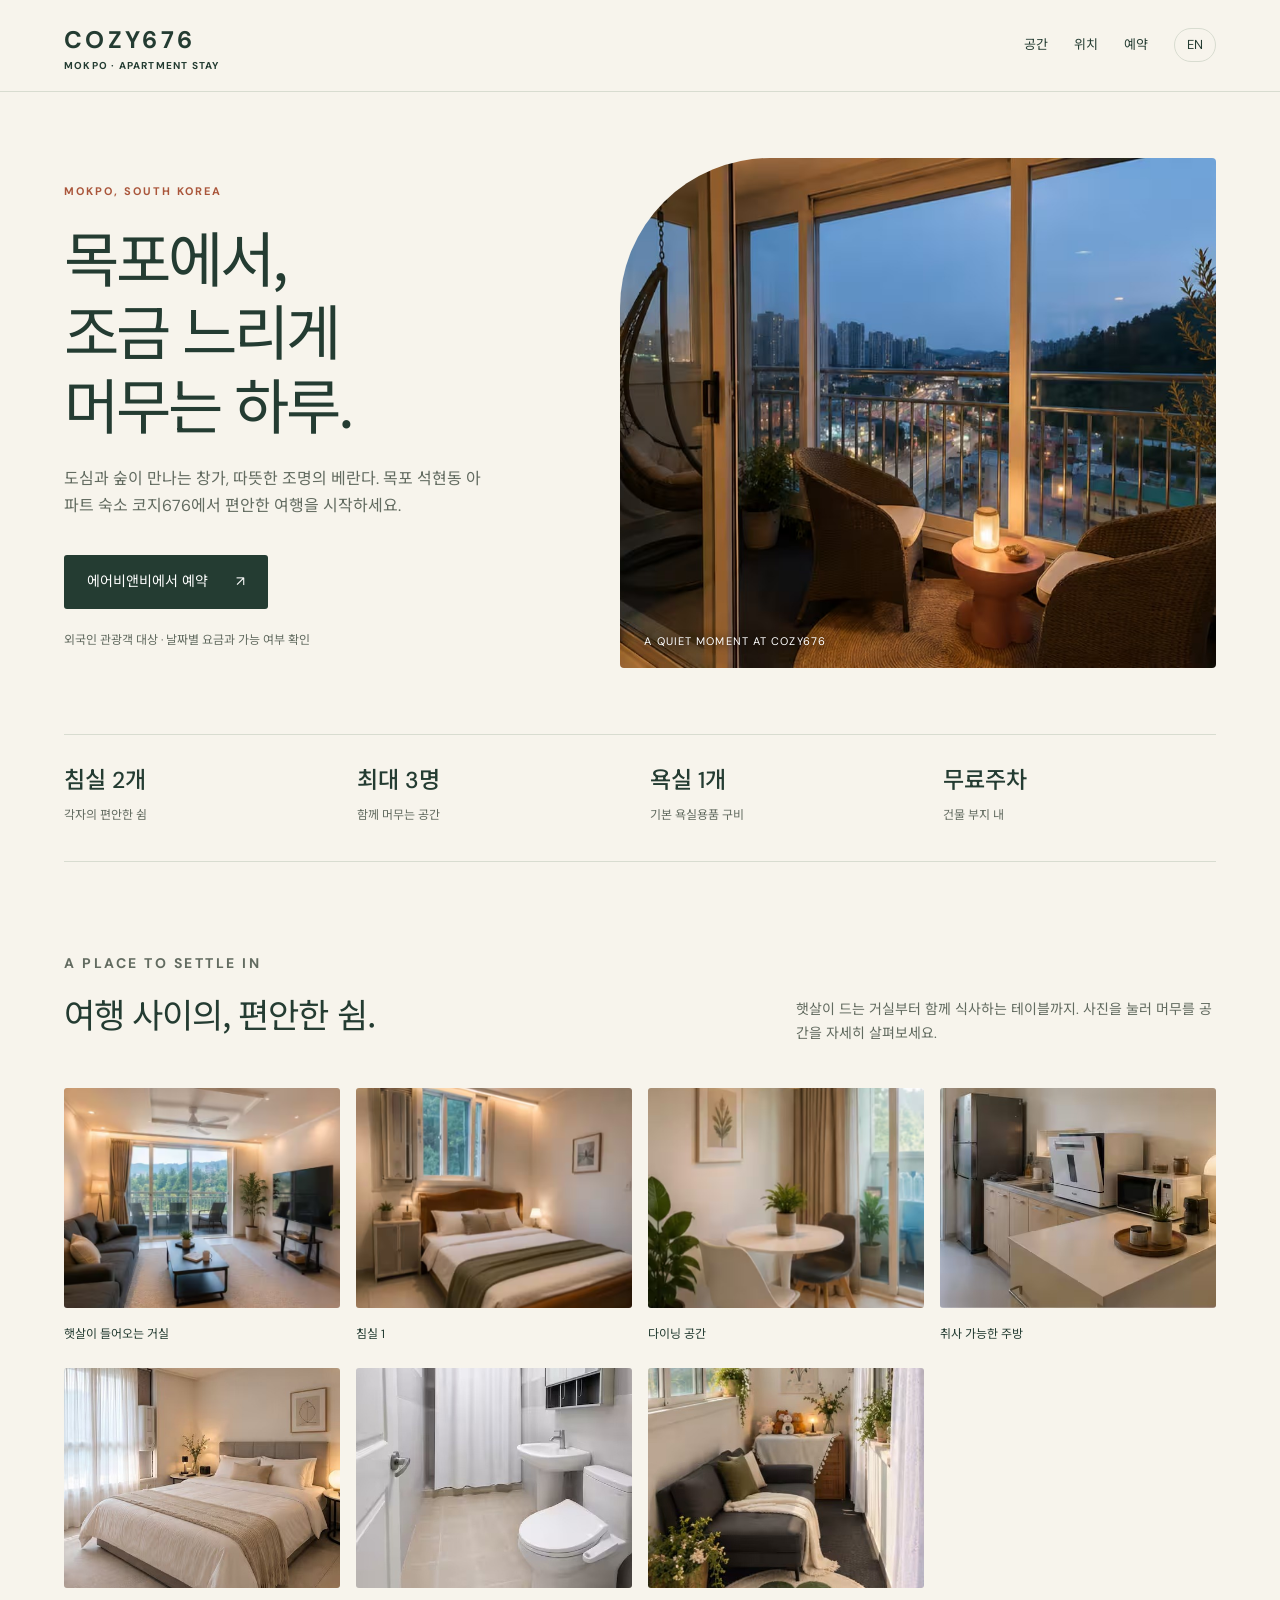
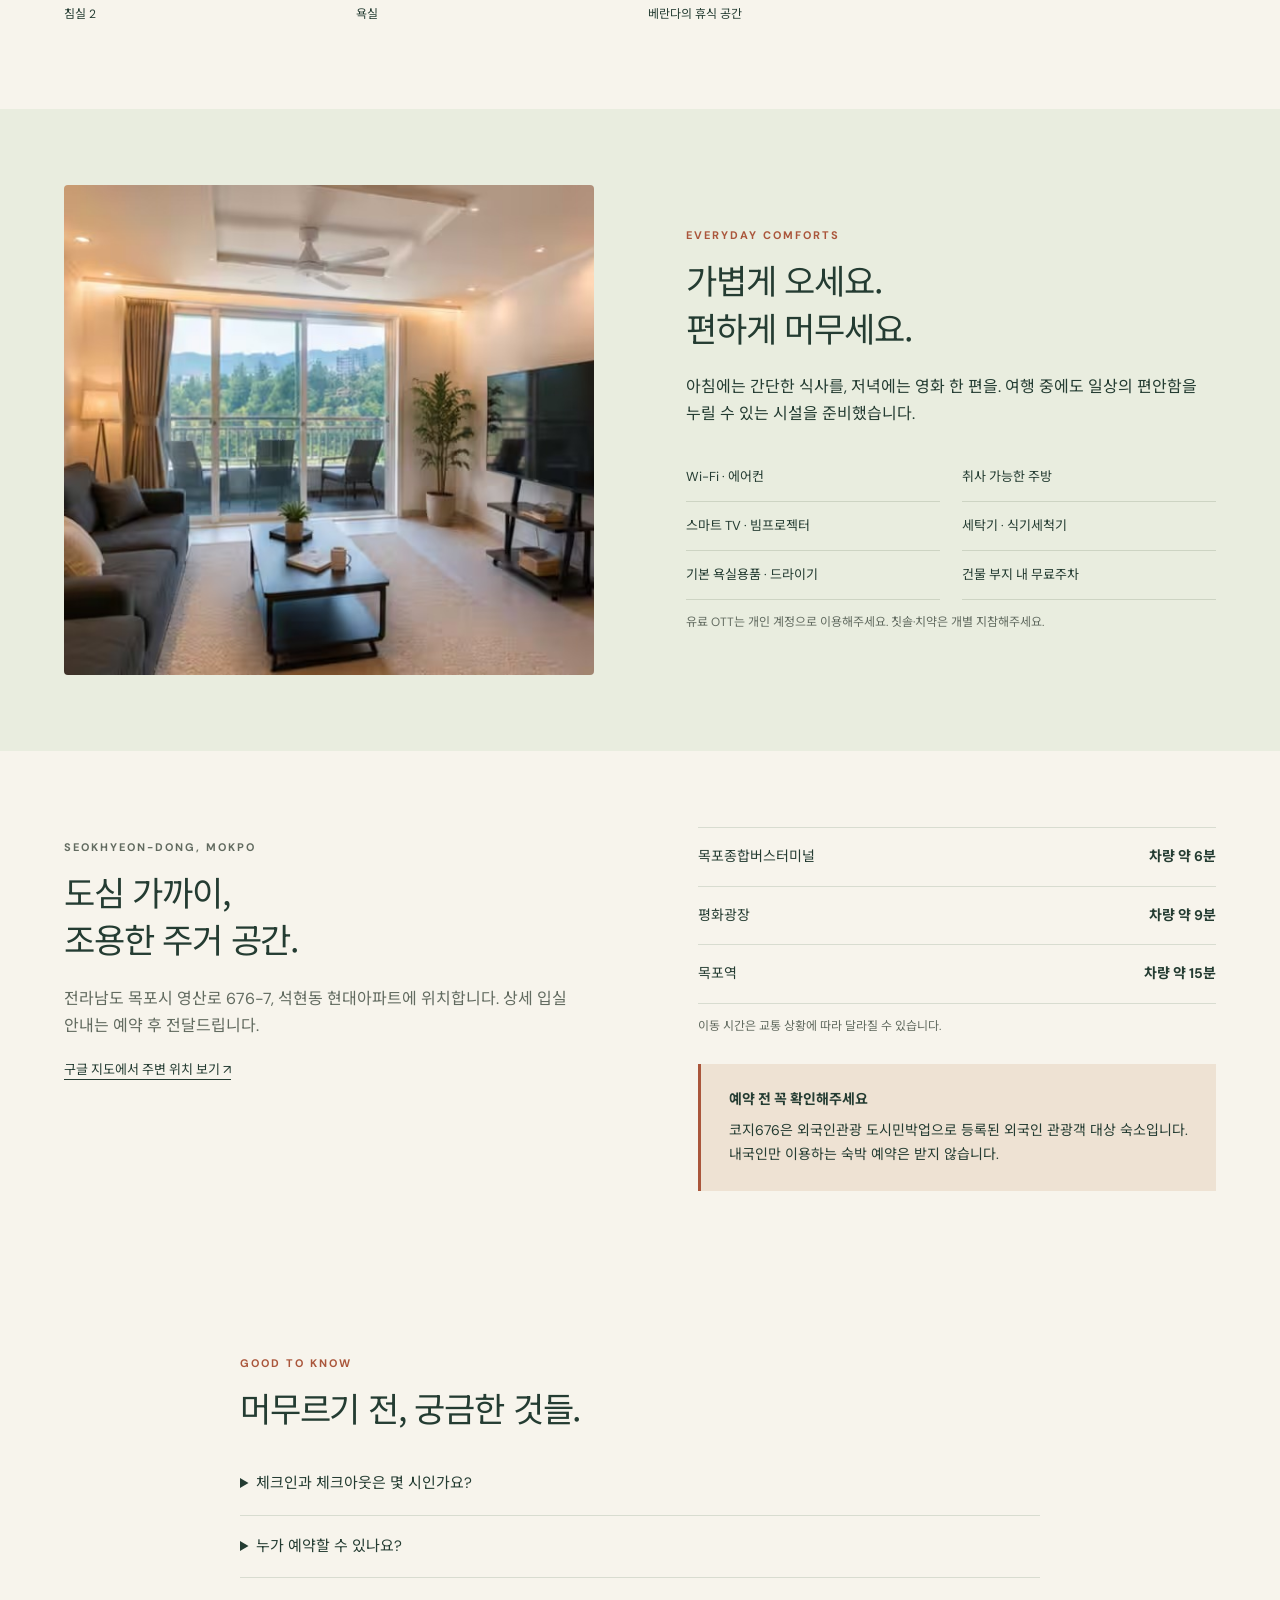
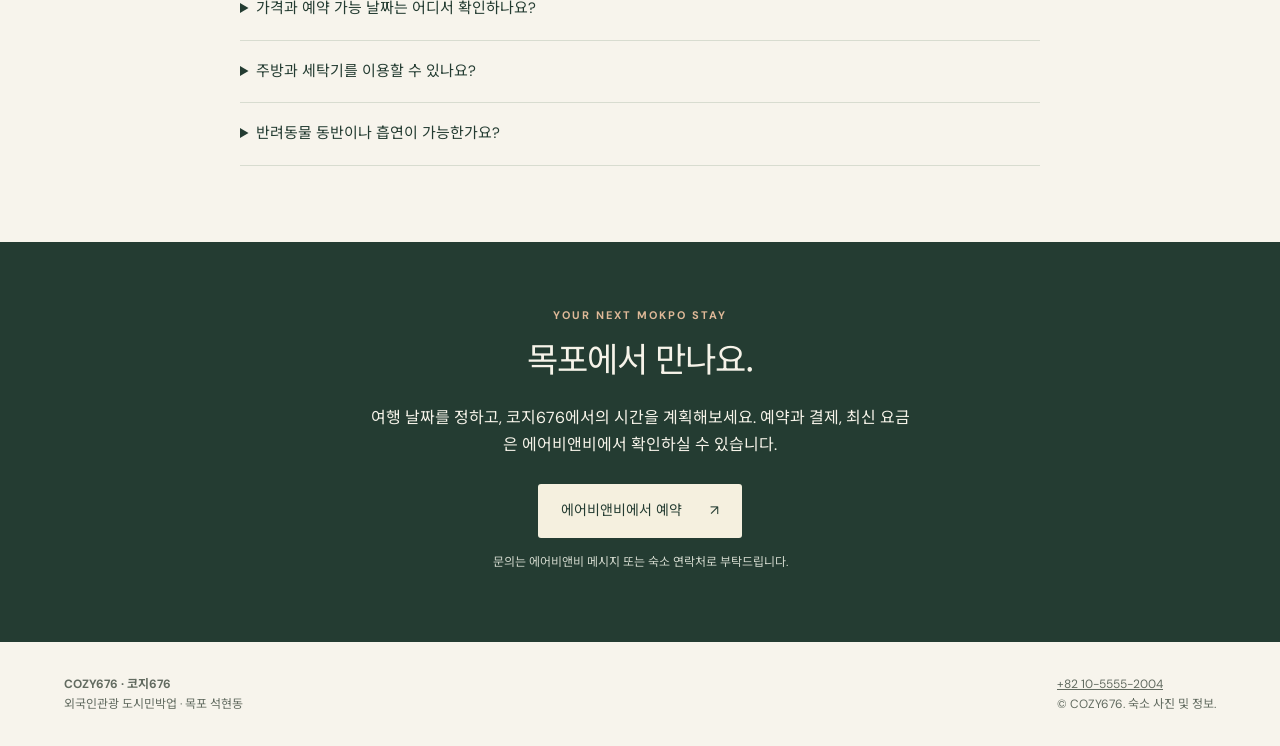
==== index.html @ 4f78809c "Set public Render canonical URLs" ====
<!doctype html><html lang="ko"><head><meta charset="utf-8"><meta name="viewport" content="width=device-width,initial-scale=1"><title>코지676 COZY676 | 목포 석현동 아파트 숙소</title><meta name="description" content="목포 석현동 코지676. 침실 2개, 최대 3명, 베란다와 주방, Wi-Fi, 무료주차를 갖춘 외국인 관광객 대상 아파트 숙소입니다. 사진과 이용 안내를 확인하고 에어비앤비에서 예약하세요."><meta name="robots" content="index,follow,max-image-preview:large"><link rel="canonical" href="https://cozy676-mokpo.onrender.com/"><link rel="alternate" hreflang="ko" href="https://cozy676-mokpo.onrender.com/"><link rel="alternate" hreflang="en" href="https://cozy676-mokpo.onrender.com/en/"><link rel="alternate" hreflang="x-default" href="https://cozy676-mokpo.onrender.com/en/"><meta property="og:type" content="website"><meta property="og:title" content="코지676 COZY676 | 목포 석현동 아파트 숙소"><meta property="og:description" content="목포 석현동 코지676. 침실 2개, 최대 3명, 베란다와 주방, Wi-Fi, 무료주차를 갖춘 외국인 관광객 대상 아파트 숙소입니다. 사진과 이용 안내를 확인하고 에어비앤비에서 예약하세요."><meta property="og:url" content="https://cozy676-mokpo.onrender.com/"><meta property="og:image" content="https://cozy676-mokpo.onrender.com/assets/balcony.jpg"><meta name="twitter:card" content="summary_large_image"><meta name="theme-color" content="#243c32"><link rel="icon" href="/assets/favicon.svg" type="image/svg+xml"><link rel="stylesheet" href="/assets/style.css"><link rel="preload" as="image" href="/assets/balcony.jpg"><script type="application/ld+json">{"@context": "https://schema.org", "@type": "LodgingBusiness", "name": "COZY676 · 코지676", "url": "https://cozy676-mokpo.onrender.com/", "description": "목포 석현동 코지676. 침실 2개, 최대 3명, 베란다와 주방, Wi-Fi, 무료주차를 갖춘 외국인 관광객 대상 아파트 숙소입니다. 사진과 이용 안내를 확인하고 에어비앤비에서 예약하세요.", "image": ["https://cozy676-mokpo.onrender.com/assets/balcony.jpg", "https://cozy676-mokpo.onrender.com/assets/living.jpg", "https://cozy676-mokpo.onrender.com/assets/bedroom-one.jpg", "https://cozy676-mokpo.onrender.com/assets/dining.jpg", "https://cozy676-mokpo.onrender.com/assets/kitchen.jpg"], "telephone": "+82-10-5555-2004", "address": {"@type": "PostalAddress", "streetAddress": "676-7 Yeongsan-ro, Seokhyeon-dong", "addressLocality": "Mokpo-si", "addressRegion": "Jeollanam-do", "postalCode": "58606", "addressCountry": "KR"}, "checkinTime": "15:00", "checkoutTime": "11:00", "sameAs": ["https://ko.airbnb.com/rooms/1746068982878843854"], "amenityFeature": [{"@type": "LocationFeatureSpecification", "name": "Wi-Fi & air conditioning", "value": true}, {"@type": "LocationFeatureSpecification", "name": "Kitchen for home cooking", "value": true}, {"@type": "LocationFeatureSpecification", "name": "Smart TV & projector", "value": true}, {"@type": "LocationFeatureSpecification", "name": "Washing machine & dishwasher", "value": true}, {"@type": "LocationFeatureSpecification", "name": "Bath essentials & hair dryer", "value": true}, {"@type": "LocationFeatureSpecification", "name": "Free parking on premises", "value": true}]}</script><script src="/assets/site.js" defer></script></head><body>
<a class="skip" href="#main">본문으로 이동</a><header><a class="logo" href="https://cozy676-mokpo.onrender.com/">COZY676<small>MOKPO · APARTMENT STAY</small></a><nav aria-label="주 메뉴"><a class="hide-mobile" href="#spaces">공간</a><a class="hide-mobile" href="#location">위치</a><a href="#booking">예약</a><a class="language" href="/en/" lang="en">EN</a></nav></header>
<main id="main"><div class="wrap"><section class="hero"><div><p class="eyebrow">MOKPO, SOUTH KOREA</p><h1>목포에서,<br>조금 느리게<br>머무는 하루.</h1><p class="lead">도심과 숲이 만나는 창가, 따뜻한 조명의 베란다. 목포 석현동 아파트 숙소 코지676에서 편안한 여행을 시작하세요.</p><a class="cta" href="https://ko.airbnb.com/rooms/1746068982878843854" target="_blank" rel="noopener">에어비앤비에서 예약 <span aria-hidden="true">↗</span></a><p class="fine">외국인 관광객 대상 · 날짜별 요금과 가능 여부 확인</p></div><figure class="hero-photo"><img src="/assets/balcony.jpg" alt="목포 코지676의 베란다에서 바라보는 저녁 풍경" width="1200" height="790" fetchpriority="high"><figcaption>A QUIET MOMENT AT COZY676</figcaption></figure></section>
<div class="facts"><div><strong>침실 2개</strong><span>각자의 편안한 쉼</span></div><div><strong>최대 3명</strong><span>함께 머무는 공간</span></div><div><strong>욕실 1개</strong><span>기본 욕실용품 구비</span></div><div><strong>무료주차</strong><span>건물 부지 내</span></div></div>
<section id="spaces"><div class="section-top"><div><p class="eyebrow">A PLACE TO SETTLE IN</p><h2>여행 사이의, 편안한 쉼.</h2></div><p>햇살이 드는 거실부터 함께 식사하는 테이블까지. 사진을 눌러 머무를 공간을 자세히 살펴보세요.</p></div><div class="gallery"><button data-photo="/assets/living.jpg" data-caption="햇살이 들어오는 거실" aria-label="햇살이 들어오는 거실 사진 크게 보기"><img src="/assets/living.jpg" alt="COZY676 햇살이 들어오는 거실" loading="lazy" width="480" height="420"><span>햇살이 들어오는 거실</span></button><button data-photo="/assets/bedroom-one.jpg" data-caption="침실 1" aria-label="침실 1 사진 크게 보기"><img src="/assets/bedroom-one.jpg" alt="COZY676 침실 1" loading="lazy" width="480" height="420"><span>침실 1</span></button><button data-photo="/assets/dining.jpg" data-caption="다이닝 공간" aria-label="다이닝 공간 사진 크게 보기"><img src="/assets/dining.jpg" alt="COZY676 다이닝 공간" loading="lazy" width="480" height="420"><span>다이닝 공간</span></button><button data-photo="/assets/kitchen.jpg" data-caption="취사 가능한 주방" aria-label="취사 가능한 주방 사진 크게 보기"><img src="/assets/kitchen.jpg" alt="COZY676 취사 가능한 주방" loading="lazy" width="480" height="420"><span>취사 가능한 주방</span></button><button data-photo="/assets/bedroom-two.jpg" data-caption="침실 2" aria-label="침실 2 사진 크게 보기"><img src="/assets/bedroom-two.jpg" alt="COZY676 침실 2" loading="lazy" width="480" height="420"><span>침실 2</span></button><button data-photo="/assets/bathroom.jpg" data-caption="욕실" aria-label="욕실 사진 크게 보기"><img src="/assets/bathroom.jpg" alt="COZY676 욕실" loading="lazy" width="480" height="420"><span>욕실</span></button><button data-photo="/assets/sunroom.jpg" data-caption="베란다의 휴식 공간" aria-label="베란다의 휴식 공간 사진 크게 보기"><img src="/assets/sunroom.jpg" alt="COZY676 베란다의 휴식 공간" loading="lazy" width="480" height="420"><span>베란다의 휴식 공간</span></button></div></section></div>
<section class="feature"><div class="wrap split"><img src="/assets/living.jpg" alt="코지676의 거실과 베란다" loading="lazy" width="720" height="520"><div><p class="eyebrow">EVERYDAY COMFORTS</p><h2>가볍게 오세요.<br>편하게 머무세요.</h2><p>아침에는 간단한 식사를, 저녁에는 영화 한 편을. 여행 중에도 일상의 편안함을 누릴 수 있는 시설을 준비했습니다.</p><div class="amenities"><p>Wi-Fi · 에어컨</p><p>취사 가능한 주방</p><p>스마트 TV · 빔프로젝터</p><p>세탁기 · 식기세척기</p><p>기본 욕실용품 · 드라이기</p><p>건물 부지 내 무료주차</p></div><p class="fine">유료 OTT는 개인 계정으로 이용해주세요. 칫솔·치약은 개별 지참해주세요.</p></div></div></section>
<div class="wrap"><section id="location" class="location"><div><p class="eyebrow">SEOKHYEON-DONG, MOKPO</p><h2>도심 가까이,<br>조용한 주거 공간.</h2><p>전라남도 목포시 영산로 676-7, 석현동 현대아파트에 위치합니다. 상세 입실 안내는 예약 후 전달드립니다.</p><a class="maplink" href="https://www.google.com/maps/search/?api=1&query=676-7+Yeongsan-ro+Mokpo+South+Korea" target="_blank" rel="noopener">구글 지도에서 주변 위치 보기 ↗</a></div><div><div class="journeys"><div><span>목포종합버스터미널</span><strong>차량 약 6분</strong></div><div><span>평화광장</span><strong>차량 약 9분</strong></div><div><span>목포역</span><strong>차량 약 15분</strong></div></div><p class="fine">이동 시간은 교통 상황에 따라 달라질 수 있습니다.</p><div class="notice"><strong>예약 전 꼭 확인해주세요</strong>코지676은 외국인관광 도시민박업으로 등록된 외국인 관광객 대상 숙소입니다. 내국인만 이용하는 숙박 예약은 받지 않습니다.</div></div></section>
<section class="faq"><p class="eyebrow">GOOD TO KNOW</p><h2>머무르기 전, 궁금한 것들.</h2><details><summary>체크인과 체크아웃은 몇 시인가요?</summary><p>체크인은 오후 3시부터 오후 11시까지, 체크아웃은 오전 11시까지입니다. 입실 방법은 예약 후 안내합니다.</p></details><details><summary>누가 예약할 수 있나요?</summary><p>외국인관광 도시민박업으로 등록된 외국인 관광객 대상 숙소입니다. 내국인만 이용하는 숙박 예약은 받지 않습니다. 예약 전 이용 자격을 확인해주세요.</p></details><details><summary>가격과 예약 가능 날짜는 어디서 확인하나요?</summary><p>날짜별 요금, 청소비 등 추가 비용, 취소 정책과 예약 가능 여부는 에어비앤비 예약 페이지의 최종 안내를 확인해주세요.</p></details><details><summary>주방과 세탁기를 이용할 수 있나요?</summary><p>취사 가능한 주방과 세탁기를 이용하실 수 있습니다. 사용한 식기와 조리도구는 정리해주세요.</p></details><details><summary>반려동물 동반이나 흡연이 가능한가요?</summary><p>반려동물 동반은 불가하며 실내와 베란다는 모두 금연입니다. 공동주택에 위치하므로 늦은 시간 소음과 파티를 삼가주세요.</p></details></section></div>
<section id="booking" class="booking"><p class="eyebrow">YOUR NEXT MOKPO STAY</p><h2>목포에서 만나요.</h2><p>여행 날짜를 정하고, 코지676에서의 시간을 계획해보세요. 예약과 결제, 최신 요금은 에어비앤비에서 확인하실 수 있습니다.</p><a class="cta" href="https://ko.airbnb.com/rooms/1746068982878843854" target="_blank" rel="noopener">에어비앤비에서 예약 <span aria-hidden="true">↗</span></a><p class="fine">문의는 에어비앤비 메시지 또는 숙소 연락처로 부탁드립니다.</p></section></main>
<footer><div><p><strong>COZY676 · 코지676</strong></p><p>외국인관광 도시민박업 · 목포 석현동</p></div><div><p><a href="tel:+821055552004">+82 10-5555-2004</a></p><p>© COZY676. 숙소 사진 및 정보.</p></div></footer><div class="sticky"><span>COZY676 · 목포 숙소</span><a class="cta" href="https://ko.airbnb.com/rooms/1746068982878843854" target="_blank" rel="noopener">에어비앤비에서 예약 ↗</a></div><dialog aria-label="숙소 사진"><button data-close aria-label="닫기">×</button><img alt=""><p></p></dialog></body></html>
---- assets/style.css ----
@import url('https://fonts.googleapis.com/css2?family=DM+Sans:wght@400;500;600;700&family=Noto+Sans+KR:wght@400;500;600&display=swap');
:root{--ink:#243c32;--paper:#f7f4ec;--muted:#626b60;--line:#d8dcd0;--accent:#aa563b}*{box-sizing:border-box}html{scroll-behavior:smooth;scroll-padding-top:85px}body{margin:0;background:var(--paper);color:var(--ink);font-family:'DM Sans','Noto Sans KR',sans-serif;line-height:1.7}a{color:inherit}button,a{-webkit-tap-highlight-color:transparent}a:focus-visible,button:focus-visible,summary:focus-visible{outline:3px solid var(--accent);outline-offset:5px}.skip{position:absolute;left:-10000px}.skip:focus{left:20px;top:15px;z-index:5;background:white}header{padding:20px 5%;display:flex;align-items:center;justify-content:space-between;border-bottom:1px solid var(--line);gap:20px}.logo{text-decoration:none;letter-spacing:.14em;font-weight:700;font-size:24px}.logo small{font-size:10px;letter-spacing:.12em;display:block;line-height:1}nav{display:flex;align-items:center;gap:26px;font-size:13px}nav a{text-decoration:none}.language{border:1px solid var(--line);padding:5px 12px;border-radius:30px}.wrap{width:min(1180px,90%);margin:auto}.eyebrow{font-size:11px;letter-spacing:.18em;text-transform:uppercase;font-weight:700;color:var(--accent)}.hero{padding:66px 0 58px;display:grid;grid-template-columns:.9fr 1.1fr;align-items:center;gap:6%}h1{font-family:Georgia,'Noto Sans KR',serif;font-weight:400;font-size:clamp(40px,4.7vw,68px);letter-spacing:-.05em;line-height:1.22;margin:18px 0 26px}.lead{max-width:430px;color:var(--muted);font-size:16px}.cta{display:inline-flex;align-items:center;gap:28px;text-decoration:none;background:var(--ink);color:white;padding:15px 23px;border-radius:3px;font-size:14px;margin:20px 0 9px}.cta:hover{background:#385641}.fine{font-size:12px;color:var(--muted)}.hero-photo{margin:0;position:relative}.hero-photo img{width:100%;height:510px;object-fit:cover;border-radius:150px 4px 4px 4px}.hero-photo figcaption{position:absolute;bottom:25px;left:24px;color:white;letter-spacing:.1em;font-size:11px;text-shadow:0 1px 8px black}.facts{display:grid;grid-template-columns:repeat(4,1fr);padding:26px 0 34px;border-top:1px solid var(--line);border-bottom:1px solid var(--line);gap:20px}.facts strong{display:block;font-size:23px;font-weight:500}.facts span{font-size:12px;color:var(--muted)}section{padding:76px 0}h2{font-family:Georgia,'Noto Sans KR',serif;font-size:34px;font-weight:400;line-height:1.4;letter-spacing:-.035em;margin:10px 0 22px}.section-top{display:flex;justify-content:space-between;align-items:flex-end;gap:35px;margin-bottom:28px}.section-top p{max-width:420px;color:var(--muted);font-size:14px}.gallery{display:grid;grid-template-columns:repeat(4,1fr);gap:16px}.gallery button{border:0;padding:0;background:transparent;text-align:left;color:inherit;font:inherit;cursor:zoom-in}.gallery img{width:100%;height:220px;object-fit:cover;border-radius:3px}.gallery span{font-size:12px;display:block;padding:8px 0}.feature{background:#e9eddf}.split{display:grid;grid-template-columns:1fr 1fr;gap:8%;align-items:center}.split img{width:100%;height:490px;object-fit:cover;border-radius:4px}.amenities{display:grid;grid-template-columns:1fr 1fr;gap:0 22px;margin-top:25px}.amenities p{padding:13px 0;border-bottom:1px solid #cdd4c3;font-size:13px;margin:0}.location{display:grid;grid-template-columns:1fr 1fr;gap:10%}.location p{color:var(--muted)}.journeys{border-top:1px solid var(--line)}.journeys div{display:flex;justify-content:space-between;gap:20px;padding:17px 0;border-bottom:1px solid var(--line);font-size:14px}.maplink{text-underline-offset:5px;font-size:13px}.notice{background:#eee2d3;padding:24px 28px;border-left:3px solid var(--accent);font-size:14px;margin-top:27px}.notice strong{display:block;margin-bottom:8px}.faq{max-width:800px;margin:auto}.faq details{border-bottom:1px solid var(--line);padding:18px 0}.faq summary{cursor:pointer;font-size:15px}.faq details p{font-size:14px;color:var(--muted)}.booking{text-align:center;background:var(--ink);color:#f6f3e9;padding:64px 20px}.booking p{max-width:550px;margin:0 auto}.booking .eyebrow{color:#dfb998}.booking .cta{background:#f5f0df;color:var(--ink);margin-top:26px}.booking .fine{color:#d2d8cd;margin:5px auto}footer{padding:32px 5%;display:flex;justify-content:space-between;gap:25px;font-size:12px;color:var(--muted)}footer p{margin:0}.sticky{display:none}dialog{padding:12px;border:0;background:#f7f4ec;max-width:92vw;max-height:94vh;border-radius:5px}dialog::backdrop{background:#10251deb}dialog img{display:block;max-width:85vw;max-height:78vh;object-fit:contain}dialog button{float:right;cursor:pointer;border:0;background:none;font-size:25px;color:var(--ink)}dialog p{margin:8px;font-size:13px}@media(max-width:760px){header{padding:18px 5%}nav{gap:14px}nav a.hide-mobile{display:none}.hero{grid-template-columns:1fr;padding:35px 0;gap:28px}.hero-photo img{height:350px;border-radius:90px 3px 3px 3px}.hero h1{font-size:43px;max-width:500px}.hero .lead{max-width:none}.facts{grid-template-columns:repeat(2,1fr);gap:20px}.facts strong{font-size:20px}.section-top{display:block}.gallery{grid-template-columns:1fr 1fr;gap:11px}.gallery img{height:190px}section{padding:48px 0}h2{font-size:29px}.split,.location{grid-template-columns:1fr;gap:30px}.split img{height:330px}.amenities{gap:0 15px}.notice{padding:18px}.location .journeys{margin-top:5px}footer{display:block;padding-bottom:95px}footer p{margin-bottom:12px}.sticky{display:flex;position:fixed;bottom:0;left:0;right:0;padding:10px 5%;background:#f7f4ecf5;backdrop-filter:blur(12px);border-top:1px solid var(--line);z-index:2;align-items:center;justify-content:space-between;font-size:12px}.sticky .cta{padding:10px 16px;margin:0}.booking{padding-bottom:48px}}@media(prefers-reduced-motion:reduce){html{scroll-behavior:auto}}
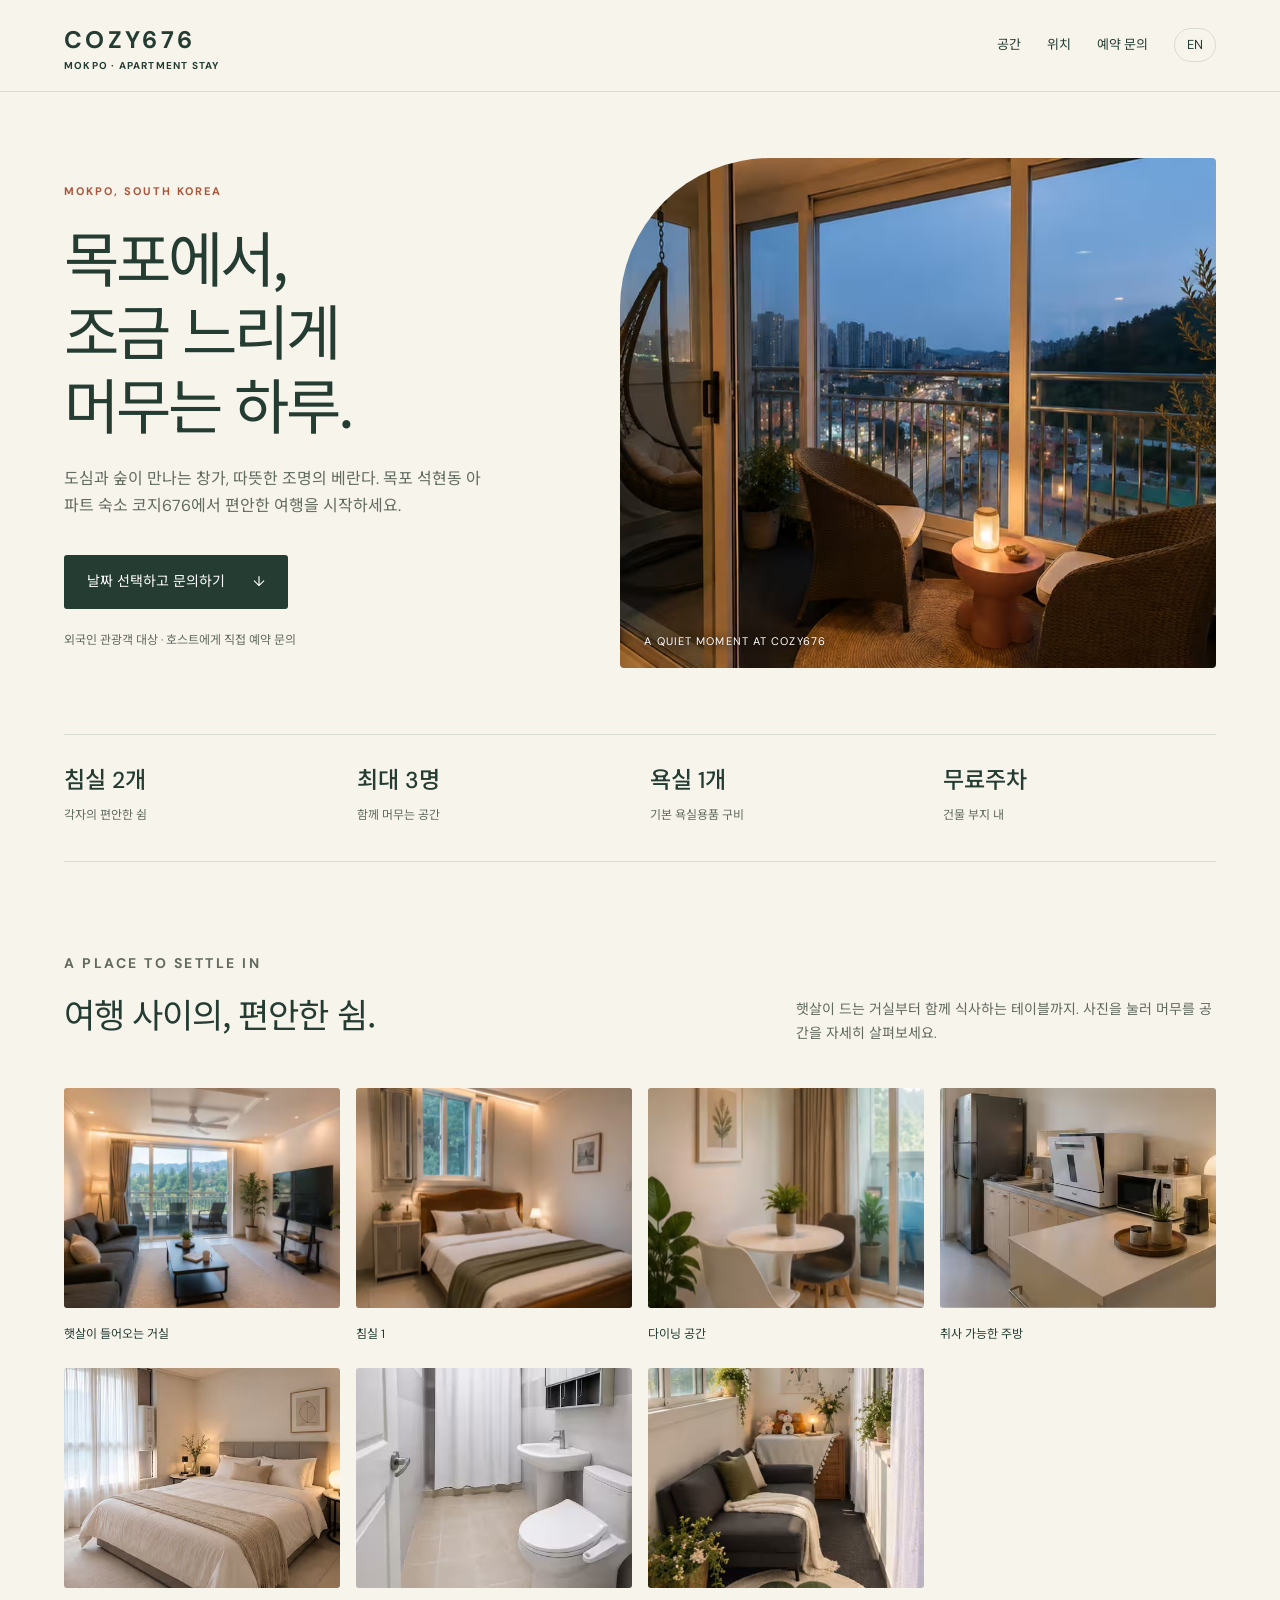
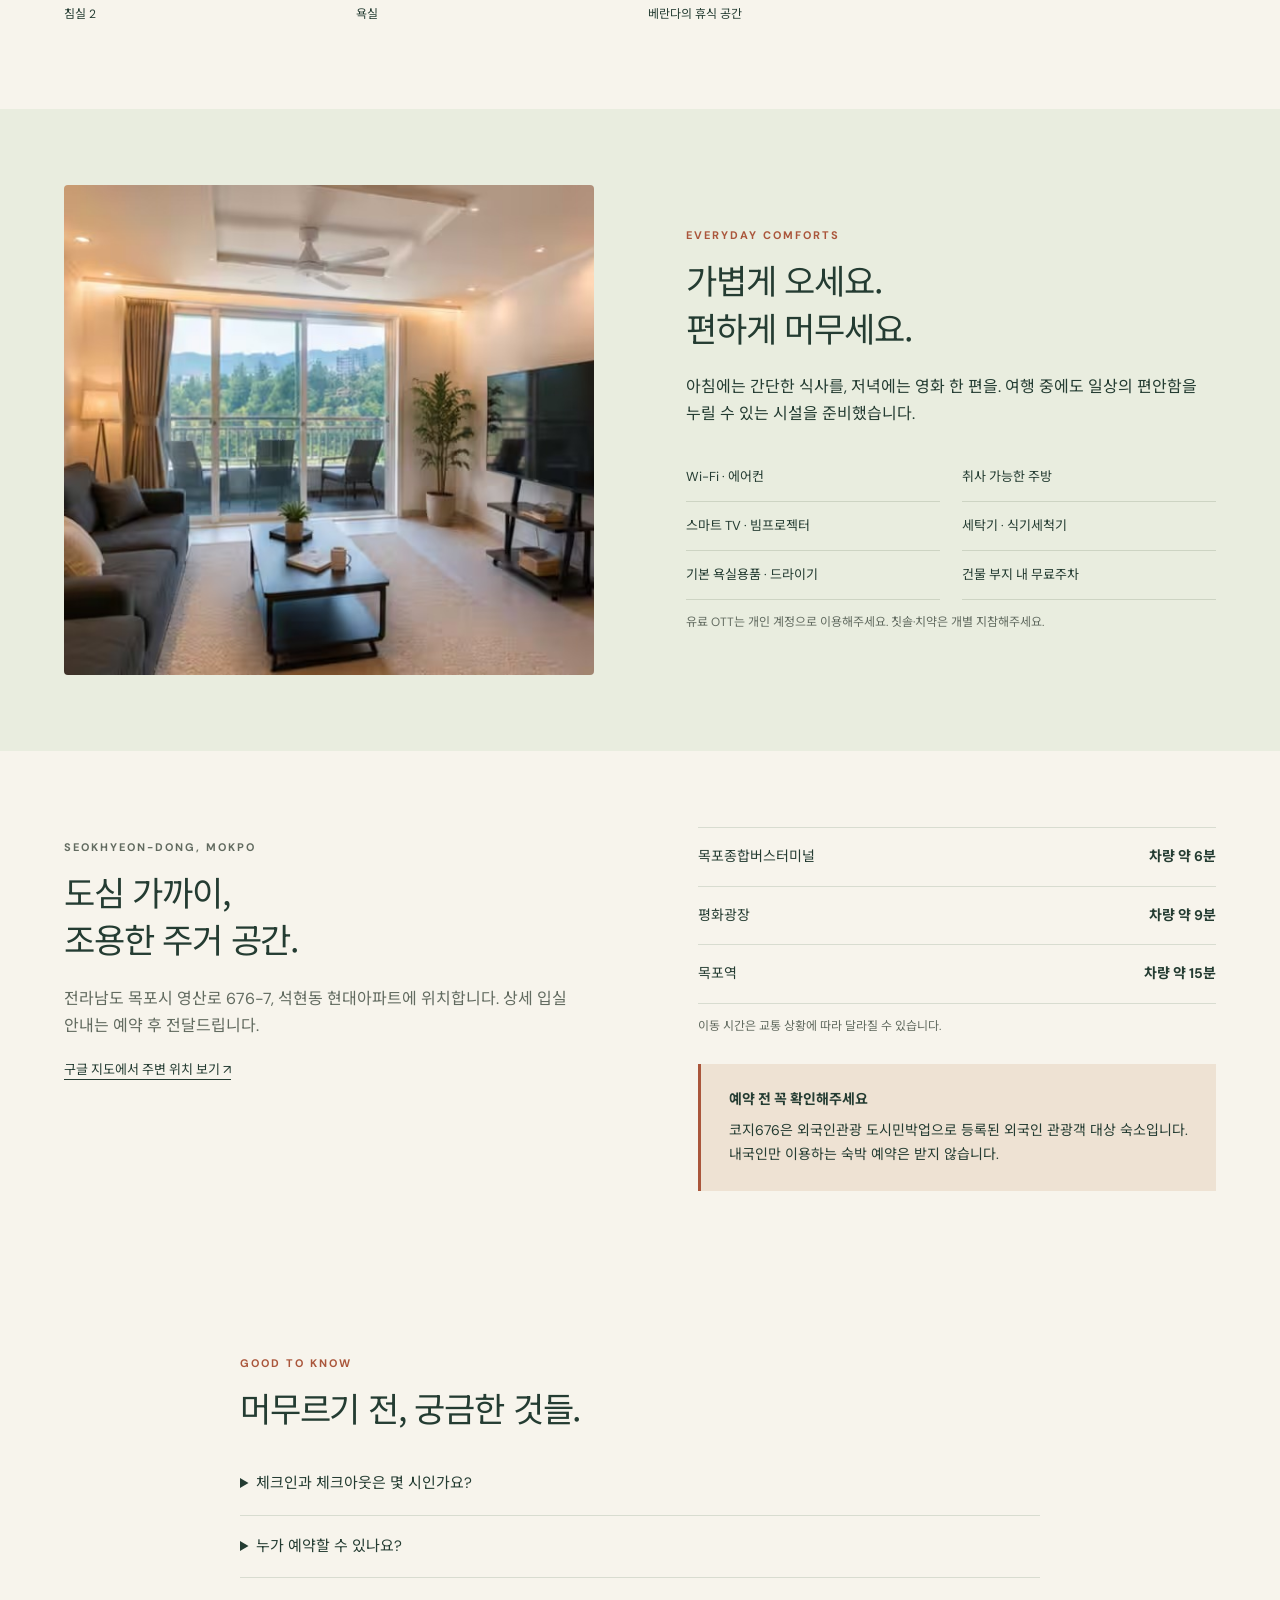
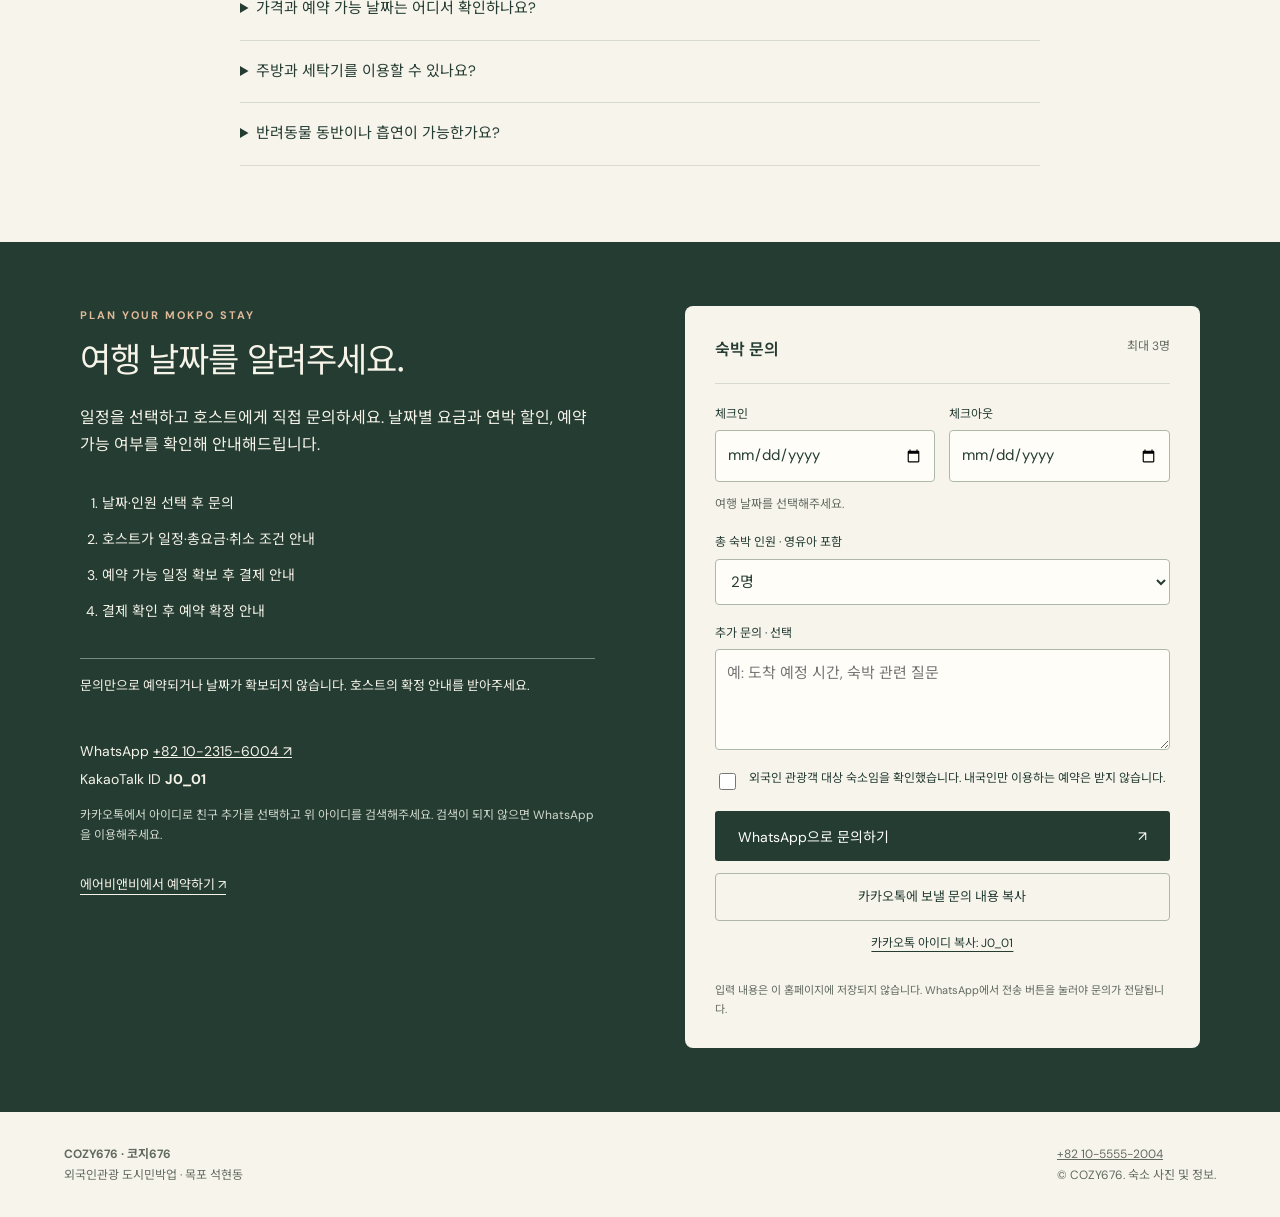
==== commit f62bb1d1: "Add bilingual direct stay enquiries via WhatsApp and KakaoTalk" ====
--- a/index.html
+++ b/index.html
@@ -1,10 +1,10 @@
-<!doctype html><html lang="ko"><head><meta charset="utf-8"><meta name="viewport" content="width=device-width,initial-scale=1"><title>코지676 COZY676 | 목포 석현동 아파트 숙소</title><meta name="description" content="목포 석현동 코지676. 침실 2개, 최대 3명, 베란다와 주방, Wi-Fi, 무료주차를 갖춘 외국인 관광객 대상 아파트 숙소입니다. 사진과 이용 안내를 확인하고 에어비앤비에서 예약하세요."><meta name="robots" content="index,follow,max-image-preview:large"><link rel="canonical" href="https://cozy676-mokpo.onrender.com/"><link rel="alternate" hreflang="ko" href="https://cozy676-mokpo.onrender.com/"><link rel="alternate" hreflang="en" href="https://cozy676-mokpo.onrender.com/en/"><link rel="alternate" hreflang="x-default" href="https://cozy676-mokpo.onrender.com/en/"><meta property="og:type" content="website"><meta property="og:title" content="코지676 COZY676 | 목포 석현동 아파트 숙소"><meta property="og:description" content="목포 석현동 코지676. 침실 2개, 최대 3명, 베란다와 주방, Wi-Fi, 무료주차를 갖춘 외국인 관광객 대상 아파트 숙소입니다. 사진과 이용 안내를 확인하고 에어비앤비에서 예약하세요."><meta property="og:url" content="https://cozy676-mokpo.onrender.com/"><meta property="og:image" content="https://cozy676-mokpo.onrender.com/assets/balcony.jpg"><meta name="twitter:card" content="summary_large_image"><meta name="theme-color" content="#243c32"><link rel="icon" href="/assets/favicon.svg" type="image/svg+xml"><link rel="stylesheet" href="/assets/style.css"><link rel="preload" as="image" href="/assets/balcony.jpg"><script type="application/ld+json">{"@context": "https://schema.org", "@type": "LodgingBusiness", "name": "COZY676 · 코지676", "url": "https://cozy676-mokpo.onrender.com/", "description": "목포 석현동 코지676. 침실 2개, 최대 3명, 베란다와 주방, Wi-Fi, 무료주차를 갖춘 외국인 관광객 대상 아파트 숙소입니다. 사진과 이용 안내를 확인하고 에어비앤비에서 예약하세요.", "image": ["https://cozy676-mokpo.onrender.com/assets/balcony.jpg", "https://cozy676-mokpo.onrender.com/assets/living.jpg", "https://cozy676-mokpo.onrender.com/assets/bedroom-one.jpg", "https://cozy676-mokpo.onrender.com/assets/dining.jpg", "https://cozy676-mokpo.onrender.com/assets/kitchen.jpg"], "telephone": "+82-10-5555-2004", "address": {"@type": "PostalAddress", "streetAddress": "676-7 Yeongsan-ro, Seokhyeon-dong", "addressLocality": "Mokpo-si", "addressRegion": "Jeollanam-do", "postalCode": "58606", "addressCountry": "KR"}, "checkinTime": "15:00", "checkoutTime": "11:00", "sameAs": ["https://ko.airbnb.com/rooms/1746068982878843854"], "amenityFeature": [{"@type": "LocationFeatureSpecification", "name": "Wi-Fi & air conditioning", "value": true}, {"@type": "LocationFeatureSpecification", "name": "Kitchen for home cooking", "value": true}, {"@type": "LocationFeatureSpecification", "name": "Smart TV & projector", "value": true}, {"@type": "LocationFeatureSpecification", "name": "Washing machine & dishwasher", "value": true}, {"@type": "LocationFeatureSpecification", "name": "Bath essentials & hair dryer", "value": true}, {"@type": "LocationFeatureSpecification", "name": "Free parking on premises", "value": true}]}</script><script src="/assets/site.js" defer></script></head><body>
-<a class="skip" href="#main">본문으로 이동</a><header><a class="logo" href="https://cozy676-mokpo.onrender.com/">COZY676<small>MOKPO · APARTMENT STAY</small></a><nav aria-label="주 메뉴"><a class="hide-mobile" href="#spaces">공간</a><a class="hide-mobile" href="#location">위치</a><a href="#booking">예약</a><a class="language" href="/en/" lang="en">EN</a></nav></header>
-<main id="main"><div class="wrap"><section class="hero"><div><p class="eyebrow">MOKPO, SOUTH KOREA</p><h1>목포에서,<br>조금 느리게<br>머무는 하루.</h1><p class="lead">도심과 숲이 만나는 창가, 따뜻한 조명의 베란다. 목포 석현동 아파트 숙소 코지676에서 편안한 여행을 시작하세요.</p><a class="cta" href="https://ko.airbnb.com/rooms/1746068982878843854" target="_blank" rel="noopener">에어비앤비에서 예약 <span aria-hidden="true">↗</span></a><p class="fine">외국인 관광객 대상 · 날짜별 요금과 가능 여부 확인</p></div><figure class="hero-photo"><img src="/assets/balcony.jpg" alt="목포 코지676의 베란다에서 바라보는 저녁 풍경" width="1200" height="790" fetchpriority="high"><figcaption>A QUIET MOMENT AT COZY676</figcaption></figure></section>
+<!doctype html><html lang="ko"><head><meta charset="utf-8"><meta name="viewport" content="width=device-width,initial-scale=1"><title>코지676 COZY676 | 목포 석현동 아파트 숙소</title><meta name="description" content="목포 석현동 코지676. 침실 2개, 최대 3명, 베란다와 주방, Wi-Fi, 무료주차를 갖춘 외국인 관광객 대상 아파트 숙소입니다. 사진과 이용 안내를 확인하고 WhatsApp 또는 카카오톡으로 숙박을 문의하세요."><meta name="robots" content="index,follow,max-image-preview:large"><link rel="canonical" href="https://cozy676-mokpo.onrender.com/"><link rel="alternate" hreflang="ko" href="https://cozy676-mokpo.onrender.com/"><link rel="alternate" hreflang="en" href="https://cozy676-mokpo.onrender.com/en/"><link rel="alternate" hreflang="x-default" href="https://cozy676-mokpo.onrender.com/en/"><meta property="og:type" content="website"><meta property="og:title" content="코지676 COZY676 | 목포 석현동 아파트 숙소"><meta property="og:description" content="목포 석현동 코지676. 침실 2개, 최대 3명, 베란다와 주방, Wi-Fi, 무료주차를 갖춘 외국인 관광객 대상 아파트 숙소입니다. 사진과 이용 안내를 확인하고 WhatsApp 또는 카카오톡으로 숙박을 문의하세요."><meta property="og:url" content="https://cozy676-mokpo.onrender.com/"><meta property="og:image" content="https://cozy676-mokpo.onrender.com/assets/balcony.jpg"><meta name="twitter:card" content="summary_large_image"><meta name="theme-color" content="#243c32"><link rel="icon" href="/assets/favicon.svg" type="image/svg+xml"><link rel="stylesheet" href="/assets/style.css"><link rel="preload" as="image" href="/assets/balcony.jpg"><script type="application/ld+json">{"@context": "https://schema.org", "@type": "LodgingBusiness", "name": "COZY676 · 코지676", "url": "https://cozy676-mokpo.onrender.com/", "description": "목포 석현동 코지676. 침실 2개, 최대 3명, 베란다와 주방, Wi-Fi, 무료주차를 갖춘 외국인 관광객 대상 아파트 숙소입니다. 사진과 이용 안내를 확인하고 WhatsApp 또는 카카오톡으로 숙박을 문의하세요.", "image": ["https://cozy676-mokpo.onrender.com/assets/balcony.jpg", "https://cozy676-mokpo.onrender.com/assets/living.jpg", "https://cozy676-mokpo.onrender.com/assets/bedroom-one.jpg", "https://cozy676-mokpo.onrender.com/assets/dining.jpg", "https://cozy676-mokpo.onrender.com/assets/kitchen.jpg"], "telephone": "+82-10-5555-2004", "address": {"@type": "PostalAddress", "streetAddress": "676-7 Yeongsan-ro, Seokhyeon-dong", "addressLocality": "Mokpo-si", "addressRegion": "Jeollanam-do", "postalCode": "58606", "addressCountry": "KR"}, "checkinTime": "15:00", "checkoutTime": "11:00", "sameAs": ["https://ko.airbnb.com/rooms/1746068982878843854"], "amenityFeature": [{"@type": "LocationFeatureSpecification", "name": "Wi-Fi & air conditioning", "value": true}, {"@type": "LocationFeatureSpecification", "name": "Kitchen for home cooking", "value": true}, {"@type": "LocationFeatureSpecification", "name": "Smart TV & projector", "value": true}, {"@type": "LocationFeatureSpecification", "name": "Washing machine & dishwasher", "value": true}, {"@type": "LocationFeatureSpecification", "name": "Bath essentials & hair dryer", "value": true}, {"@type": "LocationFeatureSpecification", "name": "Free parking on premises", "value": true}]}</script><script type="module" src="/assets/inquiry.js"></script><script src="/assets/site.js" defer></script></head><body>
+<a class="skip" href="#main">본문으로 이동</a><header><a class="logo" href="https://cozy676-mokpo.onrender.com/">COZY676<small>MOKPO · APARTMENT STAY</small></a><nav aria-label="주 메뉴"><a class="hide-mobile" href="#spaces">공간</a><a class="hide-mobile" href="#location">위치</a><a href="#booking">예약 문의</a><a class="language" href="/en/" lang="en">EN</a></nav></header>
+<main id="main"><div class="wrap"><section class="hero"><div><p class="eyebrow">MOKPO, SOUTH KOREA</p><h1>목포에서,<br>조금 느리게<br>머무는 하루.</h1><p class="lead">도심과 숲이 만나는 창가, 따뜻한 조명의 베란다. 목포 석현동 아파트 숙소 코지676에서 편안한 여행을 시작하세요.</p><a class="cta" href="#booking">날짜 선택하고 문의하기 <span aria-hidden="true">↓</span></a><p class="fine">외국인 관광객 대상 · 호스트에게 직접 예약 문의</p></div><figure class="hero-photo"><img src="/assets/balcony.jpg" alt="목포 코지676의 베란다에서 바라보는 저녁 풍경" width="1200" height="790" fetchpriority="high"><figcaption>A QUIET MOMENT AT COZY676</figcaption></figure></section>
 <div class="facts"><div><strong>침실 2개</strong><span>각자의 편안한 쉼</span></div><div><strong>최대 3명</strong><span>함께 머무는 공간</span></div><div><strong>욕실 1개</strong><span>기본 욕실용품 구비</span></div><div><strong>무료주차</strong><span>건물 부지 내</span></div></div>
 <section id="spaces"><div class="section-top"><div><p class="eyebrow">A PLACE TO SETTLE IN</p><h2>여행 사이의, 편안한 쉼.</h2></div><p>햇살이 드는 거실부터 함께 식사하는 테이블까지. 사진을 눌러 머무를 공간을 자세히 살펴보세요.</p></div><div class="gallery"><button data-photo="/assets/living.jpg" data-caption="햇살이 들어오는 거실" aria-label="햇살이 들어오는 거실 사진 크게 보기"><img src="/assets/living.jpg" alt="COZY676 햇살이 들어오는 거실" loading="lazy" width="480" height="420"><span>햇살이 들어오는 거실</span></button><button data-photo="/assets/bedroom-one.jpg" data-caption="침실 1" aria-label="침실 1 사진 크게 보기"><img src="/assets/bedroom-one.jpg" alt="COZY676 침실 1" loading="lazy" width="480" height="420"><span>침실 1</span></button><button data-photo="/assets/dining.jpg" data-caption="다이닝 공간" aria-label="다이닝 공간 사진 크게 보기"><img src="/assets/dining.jpg" alt="COZY676 다이닝 공간" loading="lazy" width="480" height="420"><span>다이닝 공간</span></button><button data-photo="/assets/kitchen.jpg" data-caption="취사 가능한 주방" aria-label="취사 가능한 주방 사진 크게 보기"><img src="/assets/kitchen.jpg" alt="COZY676 취사 가능한 주방" loading="lazy" width="480" height="420"><span>취사 가능한 주방</span></button><button data-photo="/assets/bedroom-two.jpg" data-caption="침실 2" aria-label="침실 2 사진 크게 보기"><img src="/assets/bedroom-two.jpg" alt="COZY676 침실 2" loading="lazy" width="480" height="420"><span>침실 2</span></button><button data-photo="/assets/bathroom.jpg" data-caption="욕실" aria-label="욕실 사진 크게 보기"><img src="/assets/bathroom.jpg" alt="COZY676 욕실" loading="lazy" width="480" height="420"><span>욕실</span></button><button data-photo="/assets/sunroom.jpg" data-caption="베란다의 휴식 공간" aria-label="베란다의 휴식 공간 사진 크게 보기"><img src="/assets/sunroom.jpg" alt="COZY676 베란다의 휴식 공간" loading="lazy" width="480" height="420"><span>베란다의 휴식 공간</span></button></div></section></div>
 <section class="feature"><div class="wrap split"><img src="/assets/living.jpg" alt="코지676의 거실과 베란다" loading="lazy" width="720" height="520"><div><p class="eyebrow">EVERYDAY COMFORTS</p><h2>가볍게 오세요.<br>편하게 머무세요.</h2><p>아침에는 간단한 식사를, 저녁에는 영화 한 편을. 여행 중에도 일상의 편안함을 누릴 수 있는 시설을 준비했습니다.</p><div class="amenities"><p>Wi-Fi · 에어컨</p><p>취사 가능한 주방</p><p>스마트 TV · 빔프로젝터</p><p>세탁기 · 식기세척기</p><p>기본 욕실용품 · 드라이기</p><p>건물 부지 내 무료주차</p></div><p class="fine">유료 OTT는 개인 계정으로 이용해주세요. 칫솔·치약은 개별 지참해주세요.</p></div></div></section>
 <div class="wrap"><section id="location" class="location"><div><p class="eyebrow">SEOKHYEON-DONG, MOKPO</p><h2>도심 가까이,<br>조용한 주거 공간.</h2><p>전라남도 목포시 영산로 676-7, 석현동 현대아파트에 위치합니다. 상세 입실 안내는 예약 후 전달드립니다.</p><a class="maplink" href="https://www.google.com/maps/search/?api=1&query=676-7+Yeongsan-ro+Mokpo+South+Korea" target="_blank" rel="noopener">구글 지도에서 주변 위치 보기 ↗</a></div><div><div class="journeys"><div><span>목포종합버스터미널</span><strong>차량 약 6분</strong></div><div><span>평화광장</span><strong>차량 약 9분</strong></div><div><span>목포역</span><strong>차량 약 15분</strong></div></div><p class="fine">이동 시간은 교통 상황에 따라 달라질 수 있습니다.</p><div class="notice"><strong>예약 전 꼭 확인해주세요</strong>코지676은 외국인관광 도시민박업으로 등록된 외국인 관광객 대상 숙소입니다. 내국인만 이용하는 숙박 예약은 받지 않습니다.</div></div></section>
-<section class="faq"><p class="eyebrow">GOOD TO KNOW</p><h2>머무르기 전, 궁금한 것들.</h2><details><summary>체크인과 체크아웃은 몇 시인가요?</summary><p>체크인은 오후 3시부터 오후 11시까지, 체크아웃은 오전 11시까지입니다. 입실 방법은 예약 후 안내합니다.</p></details><details><summary>누가 예약할 수 있나요?</summary><p>외국인관광 도시민박업으로 등록된 외국인 관광객 대상 숙소입니다. 내국인만 이용하는 숙박 예약은 받지 않습니다. 예약 전 이용 자격을 확인해주세요.</p></details><details><summary>가격과 예약 가능 날짜는 어디서 확인하나요?</summary><p>날짜별 요금, 청소비 등 추가 비용, 취소 정책과 예약 가능 여부는 에어비앤비 예약 페이지의 최종 안내를 확인해주세요.</p></details><details><summary>주방과 세탁기를 이용할 수 있나요?</summary><p>취사 가능한 주방과 세탁기를 이용하실 수 있습니다. 사용한 식기와 조리도구는 정리해주세요.</p></details><details><summary>반려동물 동반이나 흡연이 가능한가요?</summary><p>반려동물 동반은 불가하며 실내와 베란다는 모두 금연입니다. 공동주택에 위치하므로 늦은 시간 소음과 파티를 삼가주세요.</p></details></section></div>
-<section id="booking" class="booking"><p class="eyebrow">YOUR NEXT MOKPO STAY</p><h2>목포에서 만나요.</h2><p>여행 날짜를 정하고, 코지676에서의 시간을 계획해보세요. 예약과 결제, 최신 요금은 에어비앤비에서 확인하실 수 있습니다.</p><a class="cta" href="https://ko.airbnb.com/rooms/1746068982878843854" target="_blank" rel="noopener">에어비앤비에서 예약 <span aria-hidden="true">↗</span></a><p class="fine">문의는 에어비앤비 메시지 또는 숙소 연락처로 부탁드립니다.</p></section></main>
-<footer><div><p><strong>COZY676 · 코지676</strong></p><p>외국인관광 도시민박업 · 목포 석현동</p></div><div><p><a href="tel:+821055552004">+82 10-5555-2004</a></p><p>© COZY676. 숙소 사진 및 정보.</p></div></footer><div class="sticky"><span>COZY676 · 목포 숙소</span><a class="cta" href="https://ko.airbnb.com/rooms/1746068982878843854" target="_blank" rel="noopener">에어비앤비에서 예약 ↗</a></div><dialog aria-label="숙소 사진"><button data-close aria-label="닫기">×</button><img alt=""><p></p></dialog></body></html>+<section class="faq"><p class="eyebrow">GOOD TO KNOW</p><h2>머무르기 전, 궁금한 것들.</h2><details><summary>체크인과 체크아웃은 몇 시인가요?</summary><p>체크인은 오후 3시부터 오후 11시까지, 체크아웃은 오전 11시까지입니다. 입실 방법은 예약 후 안내합니다.</p></details><details><summary>누가 예약할 수 있나요?</summary><p>외국인관광 도시민박업으로 등록된 외국인 관광객 대상 숙소입니다. 내국인만 이용하는 숙박 예약은 받지 않습니다. 예약 전 이용 자격을 확인해주세요.</p></details><details><summary>가격과 예약 가능 날짜는 어디서 확인하나요?</summary><p>아래에서 날짜와 인원을 선택해 문의해주세요. 요금은 날짜와 숙박 기간에 따라 달라집니다. 호스트가 최신 예약 현황과 할인 적용 여부를 확인하고, 총요금·결제 방법·취소 조건을 안내합니다. 안내받은 조건을 확인하기 전에는 결제하지 마세요.</p></details><details><summary>주방과 세탁기를 이용할 수 있나요?</summary><p>취사 가능한 주방과 세탁기를 이용하실 수 있습니다. 사용한 식기와 조리도구는 정리해주세요.</p></details><details><summary>반려동물 동반이나 흡연이 가능한가요?</summary><p>반려동물 동반은 불가하며 실내와 베란다는 모두 금연입니다. 공동주택에 위치하므로 늦은 시간 소음과 파티를 삼가주세요.</p></details></section></div>
+<section id="booking" class="booking"><div class="inquiry-wrap"><div class="inquiry-intro"><p class="eyebrow">PLAN YOUR MOKPO STAY</p><h2>여행 날짜를 알려주세요.</h2><p>일정을 선택하고 호스트에게 직접 문의하세요. 날짜별 요금과 연박 할인, 예약 가능 여부를 확인해 안내해드립니다.</p><ol class="booking-steps"><li>날짜·인원 선택 후 문의</li><li>호스트가 일정·총요금·취소 조건 안내</li><li>예약 가능 일정 확보 후 결제 안내</li><li>결제 확인 후 예약 확정 안내</li></ol><p class="inquiry-callout">문의만으로 예약되거나 날짜가 확보되지 않습니다. 호스트의 확정 안내를 받아주세요.</p><p class="contact-id">WhatsApp <a href="https://wa.me/821023156004" target="_blank" rel="noopener noreferrer">+82 10-2315-6004 ↗</a><br>KakaoTalk ID <strong>J0_01</strong></p><p class="fine">카카오톡에서 아이디로 친구 추가를 선택하고 위 아이디를 검색해주세요. 검색이 되지 않으면 WhatsApp을 이용해주세요.</p><a class="airbnb-alternative" href="https://ko.airbnb.com/rooms/1746068982878843854" target="_blank" rel="noopener noreferrer">에어비앤비에서 예약하기 ↗</a></div><form id="inquiry-form" class="inquiry-form"><div class="form-heading"><span>숙박 문의</span><span>최대 3명</span></div><div class="date-fields"><label for="checkin">체크인<input id="checkin" name="checkin" type="date" required></label><label for="checkout">체크아웃<input id="checkout" name="checkout" type="date" required></label></div><div id="stay-duration" class="stay-duration" aria-live="polite">여행 날짜를 선택해주세요.</div><label for="guests">총 숙박 인원 · 영유아 포함<select id="guests" name="guests"><option value="1">1명</option><option value="2" selected>2명</option><option value="3">3명</option></select></label><label for="guest-note">추가 문의 · 선택<textarea id="guest-note" name="note" rows="3" maxlength="500" placeholder="예: 도착 예정 시간, 숙박 관련 질문"></textarea></label><label class="eligibility"><input id="eligible" type="checkbox" required><span>외국인 관광객 대상 숙소임을 확인했습니다. 내국인만 이용하는 예약은 받지 않습니다.</span></label><button class="cta whatsapp-button" type="submit">WhatsApp으로 문의하기 <span aria-hidden="true">↗</span></button><button type="button" class="copy-enquiry" id="copy-enquiry">카카오톡에 보낼 문의 내용 복사</button><button type="button" class="copy-id" id="copy-kakao-id">카카오톡 아이디 복사: J0_01</button><p id="inquiry-status" class="form-status" role="status" aria-live="polite"></p><div id="message-preview" hidden><label for="inquiry-message">문의 내용 · 복사해서 보내주세요<textarea id="inquiry-message" rows="7" readonly></textarea></label></div><p class="form-privacy">입력 내용은 이 홈페이지에 저장되지 않습니다. WhatsApp에서 전송 버튼을 눌러야 문의가 전달됩니다.</p><noscript><p>문의 양식을 사용하려면 JavaScript를 켜주세요. WhatsApp 연락처로 직접 문의하셔도 됩니다.</p></noscript></form></div></section></main>
+<footer><div><p><strong>COZY676 · 코지676</strong></p><p>외국인관광 도시민박업 · 목포 석현동</p></div><div><p><a href="tel:+821055552004">+82 10-5555-2004</a></p><p>© COZY676. 숙소 사진 및 정보.</p></div></footer><div class="sticky"><span>COZY676 · 목포 숙소</span><a class="cta" href="#booking">날짜 선택하고 문의하기 <span aria-hidden="true">↓</span></a></div><dialog aria-label="숙소 사진"><button data-close aria-label="닫기">×</button><img alt=""><p></p></dialog></body></html>
--- a/assets/style.css
+++ b/assets/style.css
@@ -1,2 +1,3 @@
 @import url('https://fonts.googleapis.com/css2?family=DM+Sans:wght@400;500;600;700&family=Noto+Sans+KR:wght@400;500;600&display=swap');
-:root{--ink:#243c32;--paper:#f7f4ec;--muted:#626b60;--line:#d8dcd0;--accent:#aa563b}*{box-sizing:border-box}html{scroll-behavior:smooth;scroll-padding-top:85px}body{margin:0;background:var(--paper);color:var(--ink);font-family:'DM Sans','Noto Sans KR',sans-serif;line-height:1.7}a{color:inherit}button,a{-webkit-tap-highlight-color:transparent}a:focus-visible,button:focus-visible,summary:focus-visible{outline:3px solid var(--accent);outline-offset:5px}.skip{position:absolute;left:-10000px}.skip:focus{left:20px;top:15px;z-index:5;background:white}header{padding:20px 5%;display:flex;align-items:center;justify-content:space-between;border-bottom:1px solid var(--line);gap:20px}.logo{text-decoration:none;letter-spacing:.14em;font-weight:700;font-size:24px}.logo small{font-size:10px;letter-spacing:.12em;display:block;line-height:1}nav{display:flex;align-items:center;gap:26px;font-size:13px}nav a{text-decoration:none}.language{border:1px solid var(--line);padding:5px 12px;border-radius:30px}.wrap{width:min(1180px,90%);margin:auto}.eyebrow{font-size:11px;letter-spacing:.18em;text-transform:uppercase;font-weight:700;color:var(--accent)}.hero{padding:66px 0 58px;display:grid;grid-template-columns:.9fr 1.1fr;align-items:center;gap:6%}h1{font-family:Georgia,'Noto Sans KR',serif;font-weight:400;font-size:clamp(40px,4.7vw,68px);letter-spacing:-.05em;line-height:1.22;margin:18px 0 26px}.lead{max-width:430px;color:var(--muted);font-size:16px}.cta{display:inline-flex;align-items:center;gap:28px;text-decoration:none;background:var(--ink);color:white;padding:15px 23px;border-radius:3px;font-size:14px;margin:20px 0 9px}.cta:hover{background:#385641}.fine{font-size:12px;color:var(--muted)}.hero-photo{margin:0;position:relative}.hero-photo img{width:100%;height:510px;object-fit:cover;border-radius:150px 4px 4px 4px}.hero-photo figcaption{position:absolute;bottom:25px;left:24px;color:white;letter-spacing:.1em;font-size:11px;text-shadow:0 1px 8px black}.facts{display:grid;grid-template-columns:repeat(4,1fr);padding:26px 0 34px;border-top:1px solid var(--line);border-bottom:1px solid var(--line);gap:20px}.facts strong{display:block;font-size:23px;font-weight:500}.facts span{font-size:12px;color:var(--muted)}section{padding:76px 0}h2{font-family:Georgia,'Noto Sans KR',serif;font-size:34px;font-weight:400;line-height:1.4;letter-spacing:-.035em;margin:10px 0 22px}.section-top{display:flex;justify-content:space-between;align-items:flex-end;gap:35px;margin-bottom:28px}.section-top p{max-width:420px;color:var(--muted);font-size:14px}.gallery{display:grid;grid-template-columns:repeat(4,1fr);gap:16px}.gallery button{border:0;padding:0;background:transparent;text-align:left;color:inherit;font:inherit;cursor:zoom-in}.gallery img{width:100%;height:220px;object-fit:cover;border-radius:3px}.gallery span{font-size:12px;display:block;padding:8px 0}.feature{background:#e9eddf}.split{display:grid;grid-template-columns:1fr 1fr;gap:8%;align-items:center}.split img{width:100%;height:490px;object-fit:cover;border-radius:4px}.amenities{display:grid;grid-template-columns:1fr 1fr;gap:0 22px;margin-top:25px}.amenities p{padding:13px 0;border-bottom:1px solid #cdd4c3;font-size:13px;margin:0}.location{display:grid;grid-template-columns:1fr 1fr;gap:10%}.location p{color:var(--muted)}.journeys{border-top:1px solid var(--line)}.journeys div{display:flex;justify-content:space-between;gap:20px;padding:17px 0;border-bottom:1px solid var(--line);font-size:14px}.maplink{text-underline-offset:5px;font-size:13px}.notice{background:#eee2d3;padding:24px 28px;border-left:3px solid var(--accent);font-size:14px;margin-top:27px}.notice strong{display:block;margin-bottom:8px}.faq{max-width:800px;margin:auto}.faq details{border-bottom:1px solid var(--line);padding:18px 0}.faq summary{cursor:pointer;font-size:15px}.faq details p{font-size:14px;color:var(--muted)}.booking{text-align:center;background:var(--ink);color:#f6f3e9;padding:64px 20px}.booking p{max-width:550px;margin:0 auto}.booking .eyebrow{color:#dfb998}.booking .cta{background:#f5f0df;color:var(--ink);margin-top:26px}.booking .fine{color:#d2d8cd;margin:5px auto}footer{padding:32px 5%;display:flex;justify-content:space-between;gap:25px;font-size:12px;color:var(--muted)}footer p{margin:0}.sticky{display:none}dialog{padding:12px;border:0;background:#f7f4ec;max-width:92vw;max-height:94vh;border-radius:5px}dialog::backdrop{background:#10251deb}dialog img{display:block;max-width:85vw;max-height:78vh;object-fit:contain}dialog button{float:right;cursor:pointer;border:0;background:none;font-size:25px;color:var(--ink)}dialog p{margin:8px;font-size:13px}@media(max-width:760px){header{padding:18px 5%}nav{gap:14px}nav a.hide-mobile{display:none}.hero{grid-template-columns:1fr;padding:35px 0;gap:28px}.hero-photo img{height:350px;border-radius:90px 3px 3px 3px}.hero h1{font-size:43px;max-width:500px}.hero .lead{max-width:none}.facts{grid-template-columns:repeat(2,1fr);gap:20px}.facts strong{font-size:20px}.section-top{display:block}.gallery{grid-template-columns:1fr 1fr;gap:11px}.gallery img{height:190px}section{padding:48px 0}h2{font-size:29px}.split,.location{grid-template-columns:1fr;gap:30px}.split img{height:330px}.amenities{gap:0 15px}.notice{padding:18px}.location .journeys{margin-top:5px}footer{display:block;padding-bottom:95px}footer p{margin-bottom:12px}.sticky{display:flex;position:fixed;bottom:0;left:0;right:0;padding:10px 5%;background:#f7f4ecf5;backdrop-filter:blur(12px);border-top:1px solid var(--line);z-index:2;align-items:center;justify-content:space-between;font-size:12px}.sticky .cta{padding:10px 16px;margin:0}.booking{padding-bottom:48px}}@media(prefers-reduced-motion:reduce){html{scroll-behavior:auto}}+.inquiry-wrap{width:min(1120px,92%);margin:auto;display:grid;grid-template-columns:1fr 1fr;gap:8%;text-align:left;align-items:start}.inquiry-intro>p{margin-left:0}.booking-steps{padding-left:22px;font-size:14px;margin:28px 0}.booking-steps li{padding:6px 0}.inquiry-callout{padding:16px 0;border-top:1px solid #778c7d;font-size:13px}.booking .contact-id{margin:24px 0 12px;font-size:14px;line-height:2}.airbnb-alternative{display:inline-block;margin-top:24px;font-size:13px;text-underline-offset:5px}.inquiry-form{background:var(--paper);color:var(--ink);padding:30px;border-radius:8px;min-width:0}.form-heading{display:flex;justify-content:space-between;gap:15px;padding-bottom:20px;margin-bottom:20px;border-bottom:1px solid var(--line);font-size:16px;font-weight:600}.form-heading span+span{font-size:12px;color:var(--muted);font-weight:400}.inquiry-form label{display:block;font-size:12px;margin-bottom:18px}.inquiry-form input:not([type=checkbox]),.inquiry-form select,.inquiry-form textarea{display:block;background:#fffdf8;color:var(--ink);font:inherit;font-size:15px;border:1px solid #aeb8aa;border-radius:4px;width:100%;min-width:0;padding:11px;margin-top:6px}.inquiry-form textarea{resize:vertical}.date-fields{display:grid;grid-template-columns:1fr 1fr;gap:14px}.stay-duration{font-size:12px;color:var(--muted);margin:-6px 0 18px}.inquiry-form .eligibility{display:flex;align-items:flex-start;gap:10px;line-height:1.7}.eligibility input{margin-top:5px;accent-color:var(--ink);width:17px;height:17px;flex-shrink:0}.booking .inquiry-form .cta{border:0;font-family:inherit;cursor:pointer;background:var(--ink);color:white;display:flex;justify-content:space-between;width:100%;margin:6px 0 12px}.copy-enquiry,.copy-id{display:block;width:100%;background:transparent;color:var(--ink);font:inherit;font-size:13px;padding:12px;border:1px solid #aeb8aa;border-radius:4px;cursor:pointer}.copy-id{border:0;font-size:12px;text-decoration:underline;text-underline-offset:4px}.booking .form-status{font-size:13px;color:var(--ink);margin:12px 0}.booking .form-privacy{font-size:11px;color:var(--muted);margin:16px 0 0}.inquiry-form :focus-visible{outline:3px solid #aa563b;outline-offset:3px}#message-preview[hidden]{display:none}#inquiry-message{font-size:12px;line-height:1.6}.booking .inquiry-form button:hover{filter:brightness(.92)}@media(max-width:760px){.inquiry-wrap{grid-template-columns:1fr;gap:30px;width:100%}.inquiry-form{padding:22px 16px}.date-fields{gap:10px}.inquiry-form input:not([type=checkbox]),.inquiry-form select,.inquiry-form textarea{font-size:16px}.inquiry-intro h2{max-width:100%}}
+:root{--ink:#243c32;--paper:#f7f4ec;--muted:#626b60;--line:#d8dcd0;--accent:#aa563b}*{box-sizing:border-box}html{scroll-behavior:smooth;scroll-padding-top:85px}body{margin:0;background:var(--paper);color:var(--ink);font-family:'DM Sans','Noto Sans KR',sans-serif;line-height:1.7}a{color:inherit}button,a{-webkit-tap-highlight-color:transparent}a:focus-visible,button:focus-visible,summary:focus-visible{outline:3px solid var(--accent);outline-offset:5px}.skip{position:absolute;left:-10000px}.skip:focus{left:20px;top:15px;z-index:5;background:white}header{padding:20px 5%;display:flex;align-items:center;justify-content:space-between;border-bottom:1px solid var(--line);gap:20px}.logo{text-decoration:none;letter-spacing:.14em;font-weight:700;font-size:24px}.logo small{font-size:10px;letter-spacing:.12em;display:block;line-height:1}nav{display:flex;align-items:center;gap:26px;font-size:13px}nav a{text-decoration:none}.language{border:1px solid var(--line);padding:5px 12px;border-radius:30px}.wrap{width:min(1180px,90%);margin:auto}.eyebrow{font-size:11px;letter-spacing:.18em;text-transform:uppercase;font-weight:700;color:var(--accent)}.hero{padding:66px 0 58px;display:grid;grid-template-columns:.9fr 1.1fr;align-items:center;gap:6%}h1{font-family:Georgia,'Noto Sans KR',serif;font-weight:400;font-size:clamp(40px,4.7vw,68px);letter-spacing:-.05em;line-height:1.22;margin:18px 0 26px}.lead{max-width:430px;color:var(--muted);font-size:16px}.cta{display:inline-flex;align-items:center;gap:28px;text-decoration:none;background:var(--ink);color:white;padding:15px 23px;border-radius:3px;font-size:14px;margin:20px 0 9px}.cta:hover{background:#385641}.fine{font-size:12px;color:var(--muted)}.hero-photo{margin:0;position:relative}.hero-photo img{width:100%;height:510px;object-fit:cover;border-radius:150px 4px 4px 4px}.hero-photo figcaption{position:absolute;bottom:25px;left:24px;color:white;letter-spacing:.1em;font-size:11px;text-shadow:0 1px 8px black}.facts{display:grid;grid-template-columns:repeat(4,1fr);padding:26px 0 34px;border-top:1px solid var(--line);border-bottom:1px solid var(--line);gap:20px}.facts strong{display:block;font-size:23px;font-weight:500}.facts span{font-size:12px;color:var(--muted)}section{padding:76px 0}h2{font-family:Georgia,'Noto Sans KR',serif;font-size:34px;font-weight:400;line-height:1.4;letter-spacing:-.035em;margin:10px 0 22px}.section-top{display:flex;justify-content:space-between;align-items:flex-end;gap:35px;margin-bottom:28px}.section-top p{max-width:420px;color:var(--muted);font-size:14px}.gallery{display:grid;grid-template-columns:repeat(4,1fr);gap:16px}.gallery button{border:0;padding:0;background:transparent;text-align:left;color:inherit;font:inherit;cursor:zoom-in}.gallery img{width:100%;height:220px;object-fit:cover;border-radius:3px}.gallery span{font-size:12px;display:block;padding:8px 0}.feature{background:#e9eddf}.split{display:grid;grid-template-columns:1fr 1fr;gap:8%;align-items:center}.split img{width:100%;height:490px;object-fit:cover;border-radius:4px}.amenities{display:grid;grid-template-columns:1fr 1fr;gap:0 22px;margin-top:25px}.amenities p{padding:13px 0;border-bottom:1px solid #cdd4c3;font-size:13px;margin:0}.location{display:grid;grid-template-columns:1fr 1fr;gap:10%}.location p{color:var(--muted)}.journeys{border-top:1px solid var(--line)}.journeys div{display:flex;justify-content:space-between;gap:20px;padding:17px 0;border-bottom:1px solid var(--line);font-size:14px}.maplink{text-underline-offset:5px;font-size:13px}.notice{background:#eee2d3;padding:24px 28px;border-left:3px solid var(--accent);font-size:14px;margin-top:27px}.notice strong{display:block;margin-bottom:8px}.faq{max-width:800px;margin:auto}.faq details{border-bottom:1px solid var(--line);padding:18px 0}.faq summary{cursor:pointer;font-size:15px}.faq details p{font-size:14px;color:var(--muted)}.booking{text-align:center;background:var(--ink);color:#f6f3e9;padding:64px 20px}.booking p{max-width:550px;margin:0 auto}.booking .eyebrow{color:#dfb998}.booking .cta{background:#f5f0df;color:var(--ink);margin-top:26px}.booking .fine{color:#d2d8cd;margin:5px auto}footer{padding:32px 5%;display:flex;justify-content:space-between;gap:25px;font-size:12px;color:var(--muted)}footer p{margin:0}.sticky{display:none}dialog{padding:12px;border:0;background:#f7f4ec;max-width:92vw;max-height:94vh;border-radius:5px}dialog::backdrop{background:#10251deb}dialog img{display:block;max-width:85vw;max-height:78vh;object-fit:contain}dialog button{float:right;cursor:pointer;border:0;background:none;font-size:25px;color:var(--ink)}dialog p{margin:8px;font-size:13px}@media(max-width:760px){header{padding:18px 5%}nav{gap:14px}nav a.hide-mobile{display:none}.hero{grid-template-columns:1fr;padding:35px 0;gap:28px}.hero-photo img{height:350px;border-radius:90px 3px 3px 3px}.hero h1{font-size:43px;max-width:500px}.hero .lead{max-width:none}.facts{grid-template-columns:repeat(2,1fr);gap:20px}.facts strong{font-size:20px}.section-top{display:block}.gallery{grid-template-columns:1fr 1fr;gap:11px}.gallery img{height:190px}section{padding:48px 0}h2{font-size:29px}.split,.location{grid-template-columns:1fr;gap:30px}.split img{height:330px}.amenities{gap:0 15px}.notice{padding:18px}.location .journeys{margin-top:5px}footer{display:block;padding-bottom:95px}footer p{margin-bottom:12px}.sticky{display:flex;position:fixed;bottom:0;left:0;right:0;padding:10px 5%;background:#f7f4ecf5;backdrop-filter:blur(12px);border-top:1px solid var(--line);z-index:2;align-items:center;justify-content:space-between;font-size:12px}.sticky .cta{padding:10px 16px;margin:0}.booking{padding-bottom:48px}}@media(prefers-reduced-motion:reduce){html{scroll-behavior:auto}}
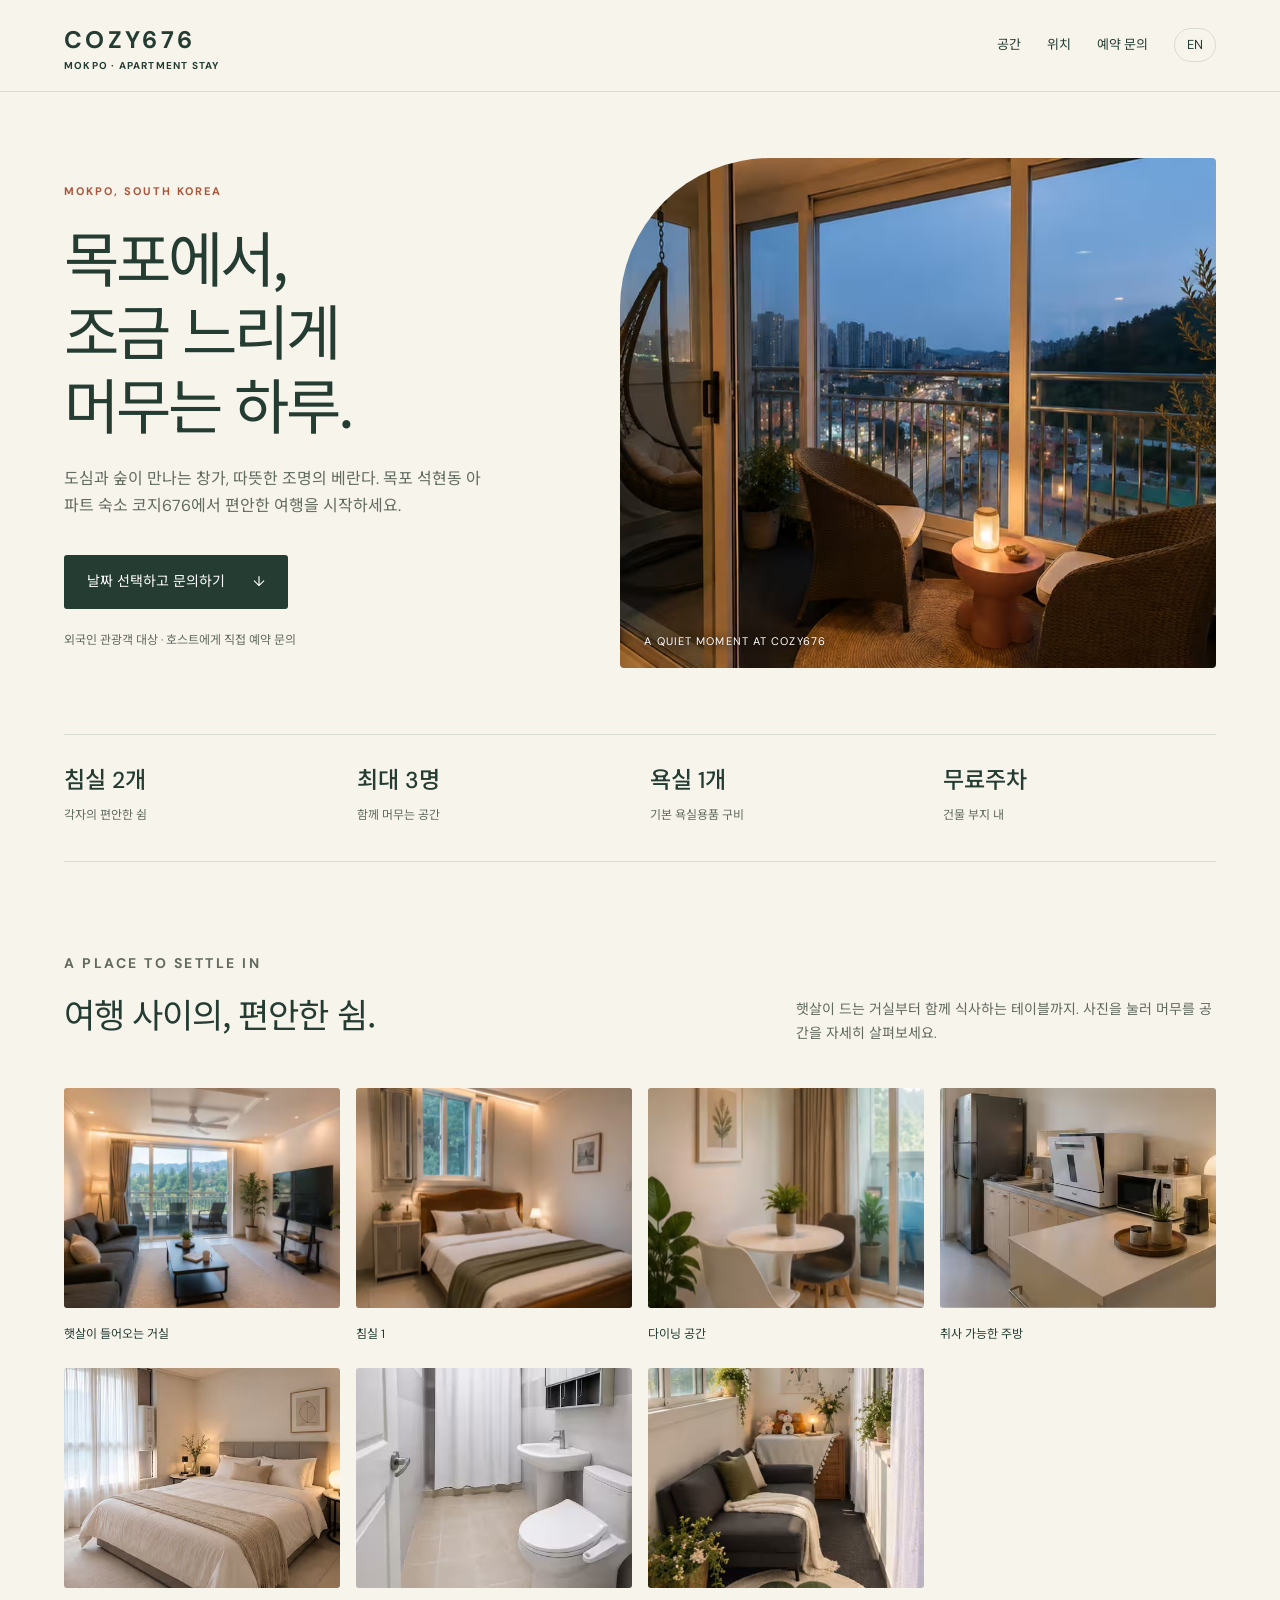
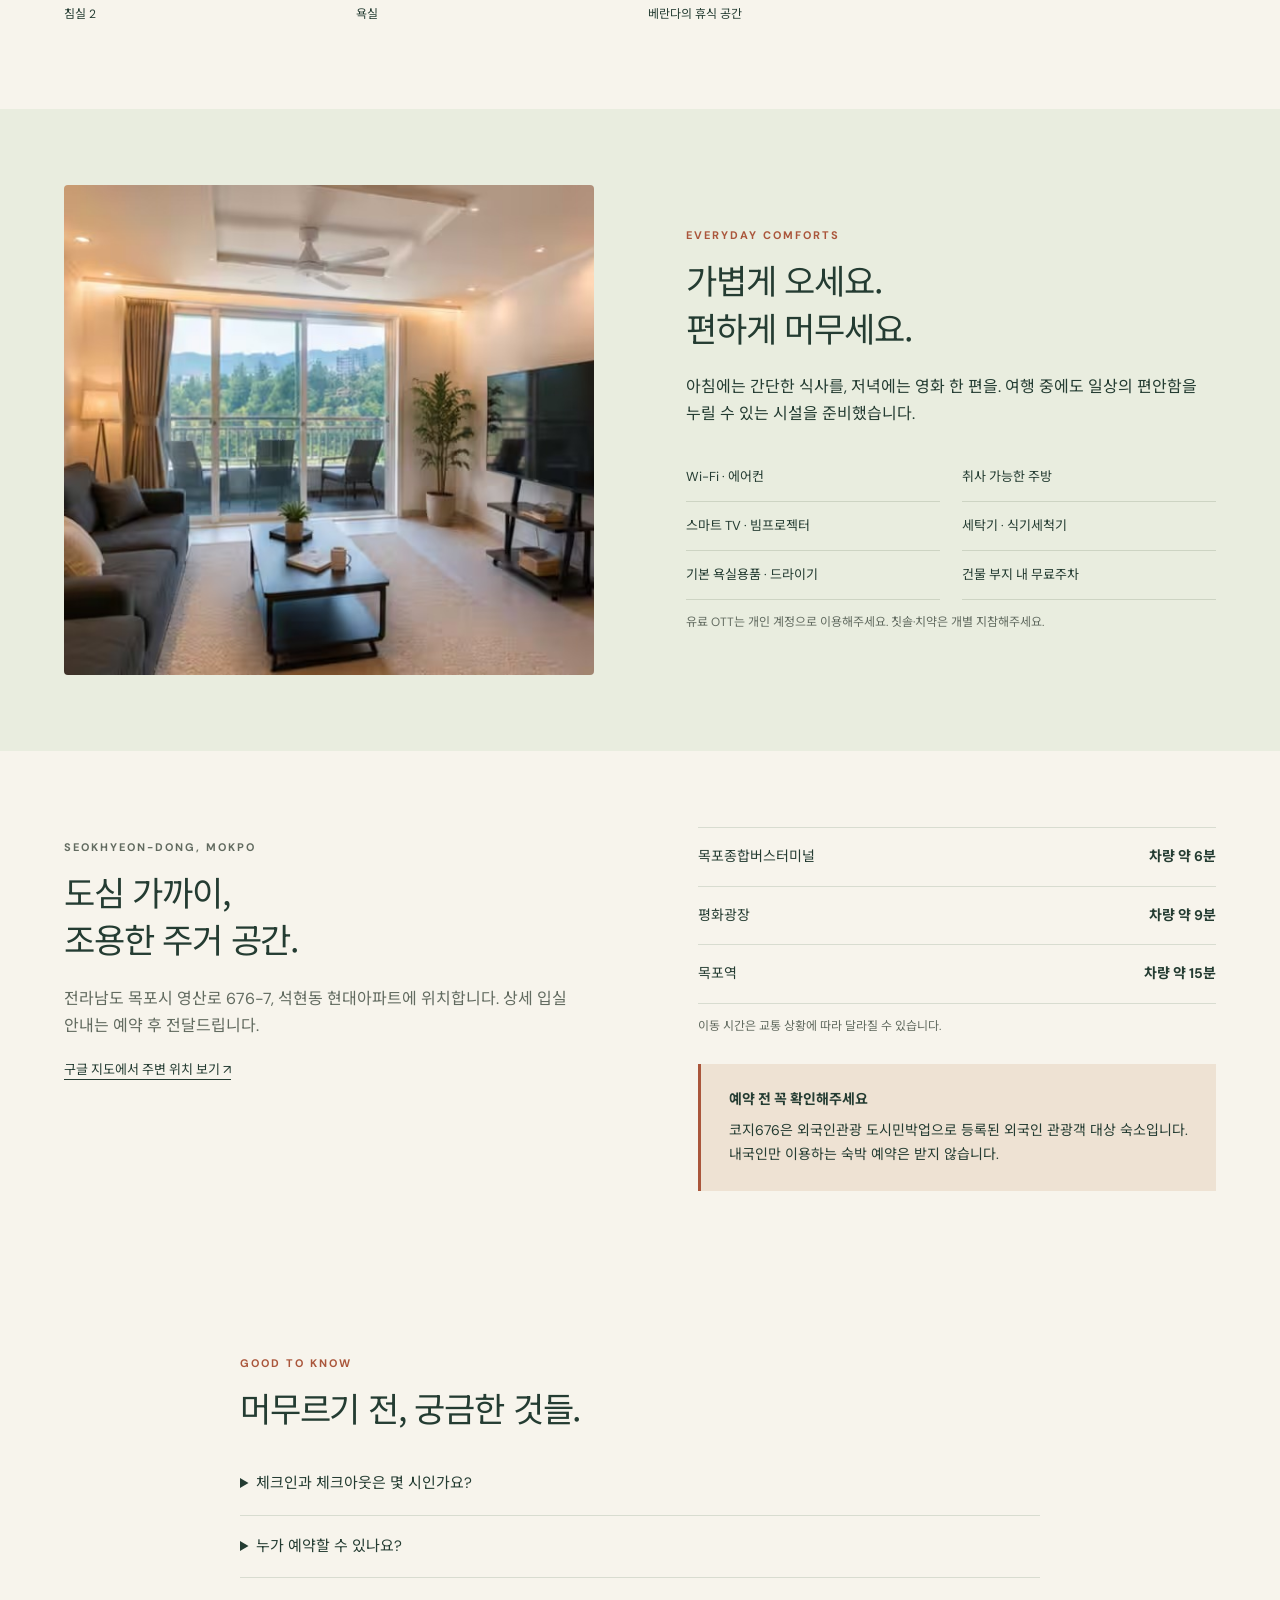
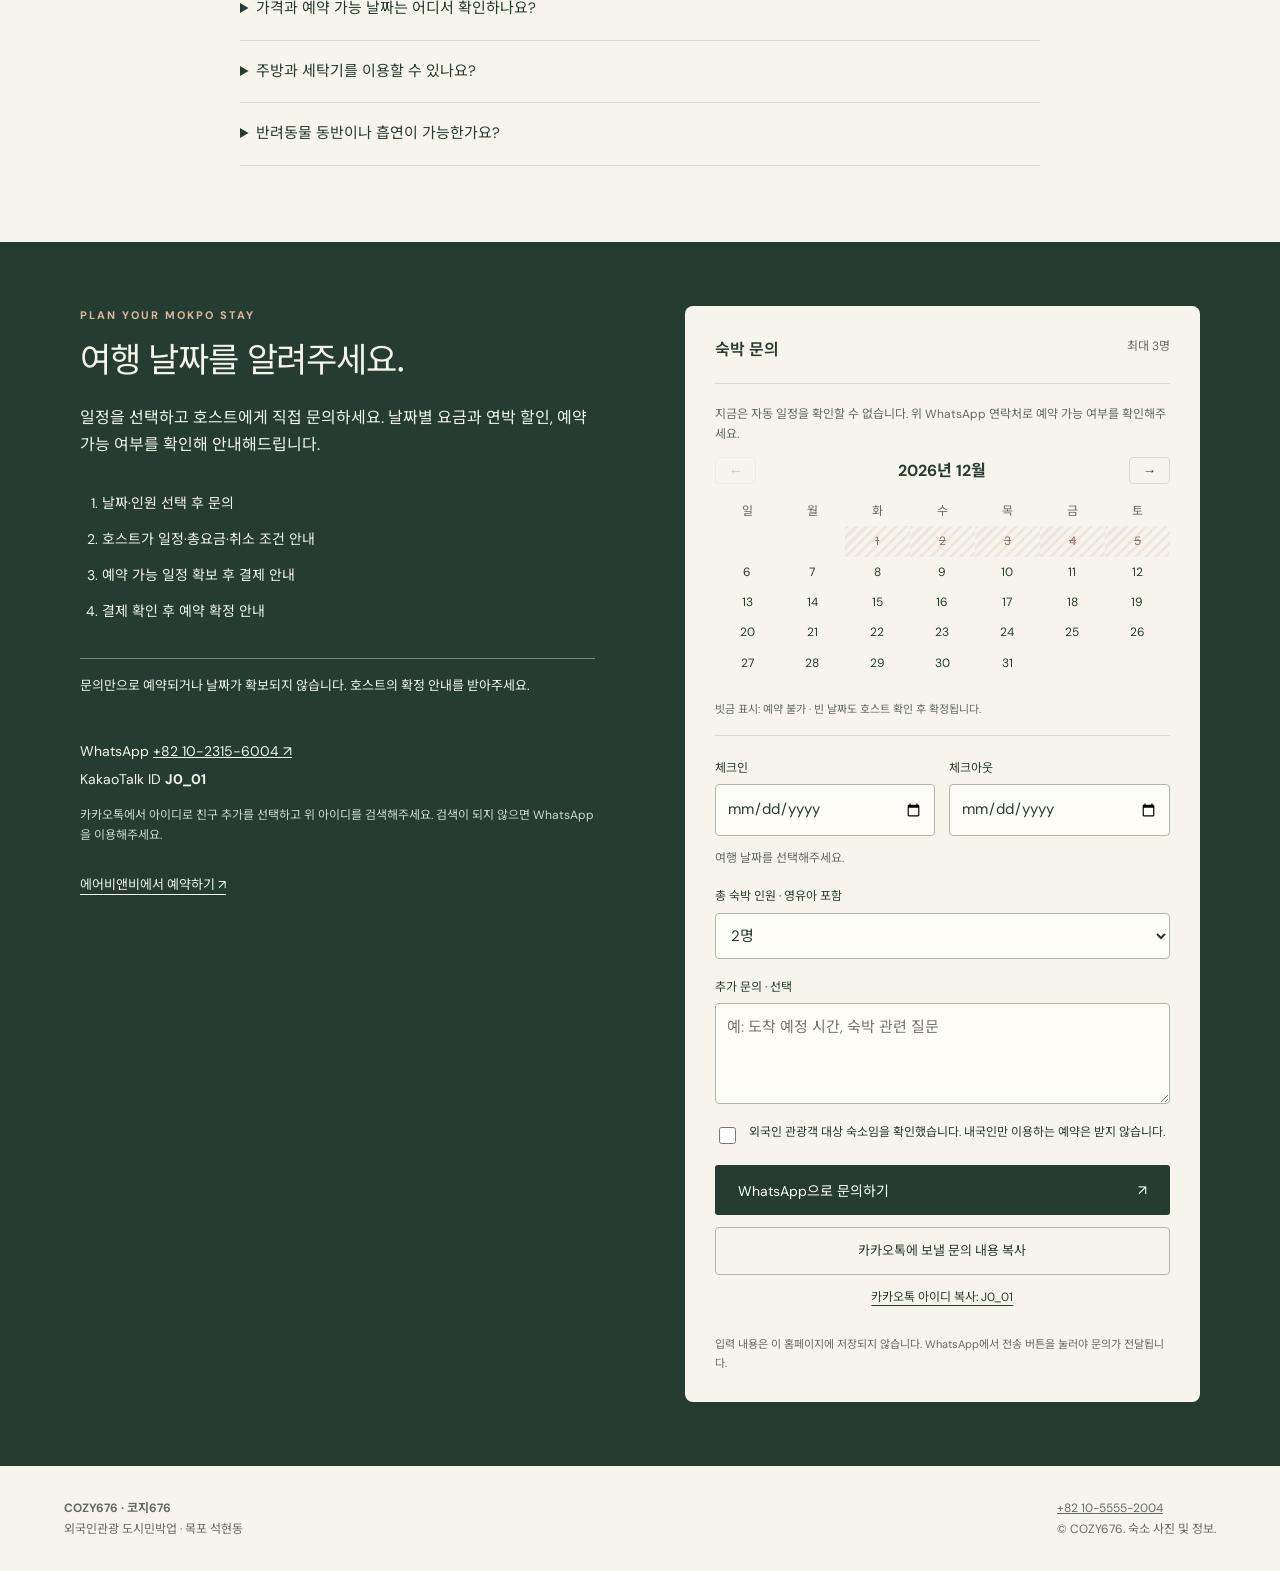
==== commit 7d8c2907: "Connect availability and owner-managed direct booking date feeds" ====
--- a/index.html
+++ b/index.html
@@ -1,4 +1,4 @@
-<!doctype html><html lang="ko"><head><meta charset="utf-8"><meta name="viewport" content="width=device-width,initial-scale=1"><title>코지676 COZY676 | 목포 석현동 아파트 숙소</title><meta name="description" content="목포 석현동 코지676. 침실 2개, 최대 3명, 베란다와 주방, Wi-Fi, 무료주차를 갖춘 외국인 관광객 대상 아파트 숙소입니다. 사진과 이용 안내를 확인하고 WhatsApp 또는 카카오톡으로 숙박을 문의하세요."><meta name="robots" content="index,follow,max-image-preview:large"><link rel="canonical" href="https://cozy676-mokpo.onrender.com/"><link rel="alternate" hreflang="ko" href="https://cozy676-mokpo.onrender.com/"><link rel="alternate" hreflang="en" href="https://cozy676-mokpo.onrender.com/en/"><link rel="alternate" hreflang="x-default" href="https://cozy676-mokpo.onrender.com/en/"><meta property="og:type" content="website"><meta property="og:title" content="코지676 COZY676 | 목포 석현동 아파트 숙소"><meta property="og:description" content="목포 석현동 코지676. 침실 2개, 최대 3명, 베란다와 주방, Wi-Fi, 무료주차를 갖춘 외국인 관광객 대상 아파트 숙소입니다. 사진과 이용 안내를 확인하고 WhatsApp 또는 카카오톡으로 숙박을 문의하세요."><meta property="og:url" content="https://cozy676-mokpo.onrender.com/"><meta property="og:image" content="https://cozy676-mokpo.onrender.com/assets/balcony.jpg"><meta name="twitter:card" content="summary_large_image"><meta name="theme-color" content="#243c32"><link rel="icon" href="/assets/favicon.svg" type="image/svg+xml"><link rel="stylesheet" href="/assets/style.css"><link rel="preload" as="image" href="/assets/balcony.jpg"><script type="application/ld+json">{"@context": "https://schema.org", "@type": "LodgingBusiness", "name": "COZY676 · 코지676", "url": "https://cozy676-mokpo.onrender.com/", "description": "목포 석현동 코지676. 침실 2개, 최대 3명, 베란다와 주방, Wi-Fi, 무료주차를 갖춘 외국인 관광객 대상 아파트 숙소입니다. 사진과 이용 안내를 확인하고 WhatsApp 또는 카카오톡으로 숙박을 문의하세요.", "image": ["https://cozy676-mokpo.onrender.com/assets/balcony.jpg", "https://cozy676-mokpo.onrender.com/assets/living.jpg", "https://cozy676-mokpo.onrender.com/assets/bedroom-one.jpg", "https://cozy676-mokpo.onrender.com/assets/dining.jpg", "https://cozy676-mokpo.onrender.com/assets/kitchen.jpg"], "telephone": "+82-10-5555-2004", "address": {"@type": "PostalAddress", "streetAddress": "676-7 Yeongsan-ro, Seokhyeon-dong", "addressLocality": "Mokpo-si", "addressRegion": "Jeollanam-do", "postalCode": "58606", "addressCountry": "KR"}, "checkinTime": "15:00", "checkoutTime": "11:00", "sameAs": ["https://ko.airbnb.com/rooms/1746068982878843854"], "amenityFeature": [{"@type": "LocationFeatureSpecification", "name": "Wi-Fi & air conditioning", "value": true}, {"@type": "LocationFeatureSpecification", "name": "Kitchen for home cooking", "value": true}, {"@type": "LocationFeatureSpecification", "name": "Smart TV & projector", "value": true}, {"@type": "LocationFeatureSpecification", "name": "Washing machine & dishwasher", "value": true}, {"@type": "LocationFeatureSpecification", "name": "Bath essentials & hair dryer", "value": true}, {"@type": "LocationFeatureSpecification", "name": "Free parking on premises", "value": true}]}</script><script type="module" src="/assets/inquiry.js"></script><script src="/assets/site.js" defer></script></head><body>
+<!doctype html><html lang="ko"><head><meta charset="utf-8"><meta name="viewport" content="width=device-width,initial-scale=1"><title>코지676 COZY676 | 목포 석현동 아파트 숙소</title><meta name="description" content="목포 석현동 코지676. 침실 2개, 최대 3명, 베란다와 주방, Wi-Fi, 무료주차를 갖춘 외국인 관광객 대상 아파트 숙소입니다. 사진과 이용 안내를 확인하고 WhatsApp 또는 카카오톡으로 숙박을 문의하세요."><meta name="robots" content="index,follow,max-image-preview:large"><link rel="canonical" href="https://cozy676-mokpo.onrender.com/"><link rel="alternate" hreflang="ko" href="https://cozy676-mokpo.onrender.com/"><link rel="alternate" hreflang="en" href="https://cozy676-mokpo.onrender.com/en/"><link rel="alternate" hreflang="x-default" href="https://cozy676-mokpo.onrender.com/en/"><meta property="og:type" content="website"><meta property="og:title" content="코지676 COZY676 | 목포 석현동 아파트 숙소"><meta property="og:description" content="목포 석현동 코지676. 침실 2개, 최대 3명, 베란다와 주방, Wi-Fi, 무료주차를 갖춘 외국인 관광객 대상 아파트 숙소입니다. 사진과 이용 안내를 확인하고 WhatsApp 또는 카카오톡으로 숙박을 문의하세요."><meta property="og:url" content="https://cozy676-mokpo.onrender.com/"><meta property="og:image" content="https://cozy676-mokpo.onrender.com/assets/balcony.jpg"><meta name="twitter:card" content="summary_large_image"><meta name="theme-color" content="#243c32"><link rel="icon" href="/assets/favicon.svg" type="image/svg+xml"><link rel="stylesheet" href="/assets/style.css"><link rel="preload" as="image" href="/assets/balcony.jpg"><script type="application/ld+json">{"@context": "https://schema.org", "@type": "LodgingBusiness", "name": "COZY676 · 코지676", "url": "https://cozy676-mokpo.onrender.com/", "description": "목포 석현동 코지676. 침실 2개, 최대 3명, 베란다와 주방, Wi-Fi, 무료주차를 갖춘 외국인 관광객 대상 아파트 숙소입니다. 사진과 이용 안내를 확인하고 WhatsApp 또는 카카오톡으로 숙박을 문의하세요.", "image": ["https://cozy676-mokpo.onrender.com/assets/balcony.jpg", "https://cozy676-mokpo.onrender.com/assets/living.jpg", "https://cozy676-mokpo.onrender.com/assets/bedroom-one.jpg", "https://cozy676-mokpo.onrender.com/assets/dining.jpg", "https://cozy676-mokpo.onrender.com/assets/kitchen.jpg"], "telephone": "+82-10-5555-2004", "address": {"@type": "PostalAddress", "streetAddress": "676-7 Yeongsan-ro, Seokhyeon-dong", "addressLocality": "Mokpo-si", "addressRegion": "Jeollanam-do", "postalCode": "58606", "addressCountry": "KR"}, "checkinTime": "15:00", "checkoutTime": "11:00", "sameAs": ["https://ko.airbnb.com/rooms/1746068982878843854"], "amenityFeature": [{"@type": "LocationFeatureSpecification", "name": "Wi-Fi & air conditioning", "value": true}, {"@type": "LocationFeatureSpecification", "name": "Kitchen for home cooking", "value": true}, {"@type": "LocationFeatureSpecification", "name": "Smart TV & projector", "value": true}, {"@type": "LocationFeatureSpecification", "name": "Washing machine & dishwasher", "value": true}, {"@type": "LocationFeatureSpecification", "name": "Bath essentials & hair dryer", "value": true}, {"@type": "LocationFeatureSpecification", "name": "Free parking on premises", "value": true}]}</script><script type="module" src="/assets/availability.js"></script><script type="module" src="/assets/inquiry.js"></script><script src="/assets/site.js" defer></script></head><body>
 <a class="skip" href="#main">본문으로 이동</a><header><a class="logo" href="https://cozy676-mokpo.onrender.com/">COZY676<small>MOKPO · APARTMENT STAY</small></a><nav aria-label="주 메뉴"><a class="hide-mobile" href="#spaces">공간</a><a class="hide-mobile" href="#location">위치</a><a href="#booking">예약 문의</a><a class="language" href="/en/" lang="en">EN</a></nav></header>
 <main id="main"><div class="wrap"><section class="hero"><div><p class="eyebrow">MOKPO, SOUTH KOREA</p><h1>목포에서,<br>조금 느리게<br>머무는 하루.</h1><p class="lead">도심과 숲이 만나는 창가, 따뜻한 조명의 베란다. 목포 석현동 아파트 숙소 코지676에서 편안한 여행을 시작하세요.</p><a class="cta" href="#booking">날짜 선택하고 문의하기 <span aria-hidden="true">↓</span></a><p class="fine">외국인 관광객 대상 · 호스트에게 직접 예약 문의</p></div><figure class="hero-photo"><img src="/assets/balcony.jpg" alt="목포 코지676의 베란다에서 바라보는 저녁 풍경" width="1200" height="790" fetchpriority="high"><figcaption>A QUIET MOMENT AT COZY676</figcaption></figure></section>
 <div class="facts"><div><strong>침실 2개</strong><span>각자의 편안한 쉼</span></div><div><strong>최대 3명</strong><span>함께 머무는 공간</span></div><div><strong>욕실 1개</strong><span>기본 욕실용품 구비</span></div><div><strong>무료주차</strong><span>건물 부지 내</span></div></div>
--- a/assets/style.css
+++ b/assets/style.css
@@ -1,3 +1,4 @@
 @import url('https://fonts.googleapis.com/css2?family=DM+Sans:wght@400;500;600;700&family=Noto+Sans+KR:wght@400;500;600&display=swap');
 .inquiry-wrap{width:min(1120px,92%);margin:auto;display:grid;grid-template-columns:1fr 1fr;gap:8%;text-align:left;align-items:start}.inquiry-intro>p{margin-left:0}.booking-steps{padding-left:22px;font-size:14px;margin:28px 0}.booking-steps li{padding:6px 0}.inquiry-callout{padding:16px 0;border-top:1px solid #778c7d;font-size:13px}.booking .contact-id{margin:24px 0 12px;font-size:14px;line-height:2}.airbnb-alternative{display:inline-block;margin-top:24px;font-size:13px;text-underline-offset:5px}.inquiry-form{background:var(--paper);color:var(--ink);padding:30px;border-radius:8px;min-width:0}.form-heading{display:flex;justify-content:space-between;gap:15px;padding-bottom:20px;margin-bottom:20px;border-bottom:1px solid var(--line);font-size:16px;font-weight:600}.form-heading span+span{font-size:12px;color:var(--muted);font-weight:400}.inquiry-form label{display:block;font-size:12px;margin-bottom:18px}.inquiry-form input:not([type=checkbox]),.inquiry-form select,.inquiry-form textarea{display:block;background:#fffdf8;color:var(--ink);font:inherit;font-size:15px;border:1px solid #aeb8aa;border-radius:4px;width:100%;min-width:0;padding:11px;margin-top:6px}.inquiry-form textarea{resize:vertical}.date-fields{display:grid;grid-template-columns:1fr 1fr;gap:14px}.stay-duration{font-size:12px;color:var(--muted);margin:-6px 0 18px}.inquiry-form .eligibility{display:flex;align-items:flex-start;gap:10px;line-height:1.7}.eligibility input{margin-top:5px;accent-color:var(--ink);width:17px;height:17px;flex-shrink:0}.booking .inquiry-form .cta{border:0;font-family:inherit;cursor:pointer;background:var(--ink);color:white;display:flex;justify-content:space-between;width:100%;margin:6px 0 12px}.copy-enquiry,.copy-id{display:block;width:100%;background:transparent;color:var(--ink);font:inherit;font-size:13px;padding:12px;border:1px solid #aeb8aa;border-radius:4px;cursor:pointer}.copy-id{border:0;font-size:12px;text-decoration:underline;text-underline-offset:4px}.booking .form-status{font-size:13px;color:var(--ink);margin:12px 0}.booking .form-privacy{font-size:11px;color:var(--muted);margin:16px 0 0}.inquiry-form :focus-visible{outline:3px solid #aa563b;outline-offset:3px}#message-preview[hidden]{display:none}#inquiry-message{font-size:12px;line-height:1.6}.booking .inquiry-form button:hover{filter:brightness(.92)}@media(max-width:760px){.inquiry-wrap{grid-template-columns:1fr;gap:30px;width:100%}.inquiry-form{padding:22px 16px}.date-fields{gap:10px}.inquiry-form input:not([type=checkbox]),.inquiry-form select,.inquiry-form textarea{font-size:16px}.inquiry-intro h2{max-width:100%}}
 :root{--ink:#243c32;--paper:#f7f4ec;--muted:#626b60;--line:#d8dcd0;--accent:#aa563b}*{box-sizing:border-box}html{scroll-behavior:smooth;scroll-padding-top:85px}body{margin:0;background:var(--paper);color:var(--ink);font-family:'DM Sans','Noto Sans KR',sans-serif;line-height:1.7}a{color:inherit}button,a{-webkit-tap-highlight-color:transparent}a:focus-visible,button:focus-visible,summary:focus-visible{outline:3px solid var(--accent);outline-offset:5px}.skip{position:absolute;left:-10000px}.skip:focus{left:20px;top:15px;z-index:5;background:white}header{padding:20px 5%;display:flex;align-items:center;justify-content:space-between;border-bottom:1px solid var(--line);gap:20px}.logo{text-decoration:none;letter-spacing:.14em;font-weight:700;font-size:24px}.logo small{font-size:10px;letter-spacing:.12em;display:block;line-height:1}nav{display:flex;align-items:center;gap:26px;font-size:13px}nav a{text-decoration:none}.language{border:1px solid var(--line);padding:5px 12px;border-radius:30px}.wrap{width:min(1180px,90%);margin:auto}.eyebrow{font-size:11px;letter-spacing:.18em;text-transform:uppercase;font-weight:700;color:var(--accent)}.hero{padding:66px 0 58px;display:grid;grid-template-columns:.9fr 1.1fr;align-items:center;gap:6%}h1{font-family:Georgia,'Noto Sans KR',serif;font-weight:400;font-size:clamp(40px,4.7vw,68px);letter-spacing:-.05em;line-height:1.22;margin:18px 0 26px}.lead{max-width:430px;color:var(--muted);font-size:16px}.cta{display:inline-flex;align-items:center;gap:28px;text-decoration:none;background:var(--ink);color:white;padding:15px 23px;border-radius:3px;font-size:14px;margin:20px 0 9px}.cta:hover{background:#385641}.fine{font-size:12px;color:var(--muted)}.hero-photo{margin:0;position:relative}.hero-photo img{width:100%;height:510px;object-fit:cover;border-radius:150px 4px 4px 4px}.hero-photo figcaption{position:absolute;bottom:25px;left:24px;color:white;letter-spacing:.1em;font-size:11px;text-shadow:0 1px 8px black}.facts{display:grid;grid-template-columns:repeat(4,1fr);padding:26px 0 34px;border-top:1px solid var(--line);border-bottom:1px solid var(--line);gap:20px}.facts strong{display:block;font-size:23px;font-weight:500}.facts span{font-size:12px;color:var(--muted)}section{padding:76px 0}h2{font-family:Georgia,'Noto Sans KR',serif;font-size:34px;font-weight:400;line-height:1.4;letter-spacing:-.035em;margin:10px 0 22px}.section-top{display:flex;justify-content:space-between;align-items:flex-end;gap:35px;margin-bottom:28px}.section-top p{max-width:420px;color:var(--muted);font-size:14px}.gallery{display:grid;grid-template-columns:repeat(4,1fr);gap:16px}.gallery button{border:0;padding:0;background:transparent;text-align:left;color:inherit;font:inherit;cursor:zoom-in}.gallery img{width:100%;height:220px;object-fit:cover;border-radius:3px}.gallery span{font-size:12px;display:block;padding:8px 0}.feature{background:#e9eddf}.split{display:grid;grid-template-columns:1fr 1fr;gap:8%;align-items:center}.split img{width:100%;height:490px;object-fit:cover;border-radius:4px}.amenities{display:grid;grid-template-columns:1fr 1fr;gap:0 22px;margin-top:25px}.amenities p{padding:13px 0;border-bottom:1px solid #cdd4c3;font-size:13px;margin:0}.location{display:grid;grid-template-columns:1fr 1fr;gap:10%}.location p{color:var(--muted)}.journeys{border-top:1px solid var(--line)}.journeys div{display:flex;justify-content:space-between;gap:20px;padding:17px 0;border-bottom:1px solid var(--line);font-size:14px}.maplink{text-underline-offset:5px;font-size:13px}.notice{background:#eee2d3;padding:24px 28px;border-left:3px solid var(--accent);font-size:14px;margin-top:27px}.notice strong{display:block;margin-bottom:8px}.faq{max-width:800px;margin:auto}.faq details{border-bottom:1px solid var(--line);padding:18px 0}.faq summary{cursor:pointer;font-size:15px}.faq details p{font-size:14px;color:var(--muted)}.booking{text-align:center;background:var(--ink);color:#f6f3e9;padding:64px 20px}.booking p{max-width:550px;margin:0 auto}.booking .eyebrow{color:#dfb998}.booking .cta{background:#f5f0df;color:var(--ink);margin-top:26px}.booking .fine{color:#d2d8cd;margin:5px auto}footer{padding:32px 5%;display:flex;justify-content:space-between;gap:25px;font-size:12px;color:var(--muted)}footer p{margin:0}.sticky{display:none}dialog{padding:12px;border:0;background:#f7f4ec;max-width:92vw;max-height:94vh;border-radius:5px}dialog::backdrop{background:#10251deb}dialog img{display:block;max-width:85vw;max-height:78vh;object-fit:contain}dialog button{float:right;cursor:pointer;border:0;background:none;font-size:25px;color:var(--ink)}dialog p{margin:8px;font-size:13px}@media(max-width:760px){header{padding:18px 5%}nav{gap:14px}nav a.hide-mobile{display:none}.hero{grid-template-columns:1fr;padding:35px 0;gap:28px}.hero-photo img{height:350px;border-radius:90px 3px 3px 3px}.hero h1{font-size:43px;max-width:500px}.hero .lead{max-width:none}.facts{grid-template-columns:repeat(2,1fr);gap:20px}.facts strong{font-size:20px}.section-top{display:block}.gallery{grid-template-columns:1fr 1fr;gap:11px}.gallery img{height:190px}section{padding:48px 0}h2{font-size:29px}.split,.location{grid-template-columns:1fr;gap:30px}.split img{height:330px}.amenities{gap:0 15px}.notice{padding:18px}.location .journeys{margin-top:5px}footer{display:block;padding-bottom:95px}footer p{margin-bottom:12px}.sticky{display:flex;position:fixed;bottom:0;left:0;right:0;padding:10px 5%;background:#f7f4ecf5;backdrop-filter:blur(12px);border-top:1px solid var(--line);z-index:2;align-items:center;justify-content:space-between;font-size:12px}.sticky .cta{padding:10px 16px;margin:0}.booking{padding-bottom:48px}}@media(prefers-reduced-motion:reduce){html{scroll-behavior:auto}}
+.availability-box{margin-bottom:22px;border-bottom:1px solid var(--line);padding-bottom:16px}.availability-status{font-size:12px!important;color:var(--muted);min-height:38px}.calendar-controls{display:flex;justify-content:space-between;align-items:center;margin:12px 0}.calendar-controls button{background:transparent;border:1px solid var(--line);border-radius:4px;padding:5px 13px;cursor:pointer;color:var(--ink)}.calendar-controls button:disabled{opacity:.3}.availability-calendar{width:100%;table-layout:fixed;text-align:center;font-size:12px;border-collapse:collapse}.availability-calendar th{font-weight:400;color:var(--muted);padding:5px}.availability-calendar td{padding:5px}.availability-calendar .unavailable{color:#986c66;background:repeating-linear-gradient(135deg,#eee7df,#eee7df 3px,#f7f4ec 3px,#f7f4ec 7px);text-decoration:line-through}.calendar-legend{font-size:11px!important;color:var(--muted);margin-top:12px!important}.visually-hidden{position:absolute;width:1px;height:1px;padding:0;margin:-1px;overflow:hidden;clip:rect(0,0,0,0);white-space:nowrap;border:0}
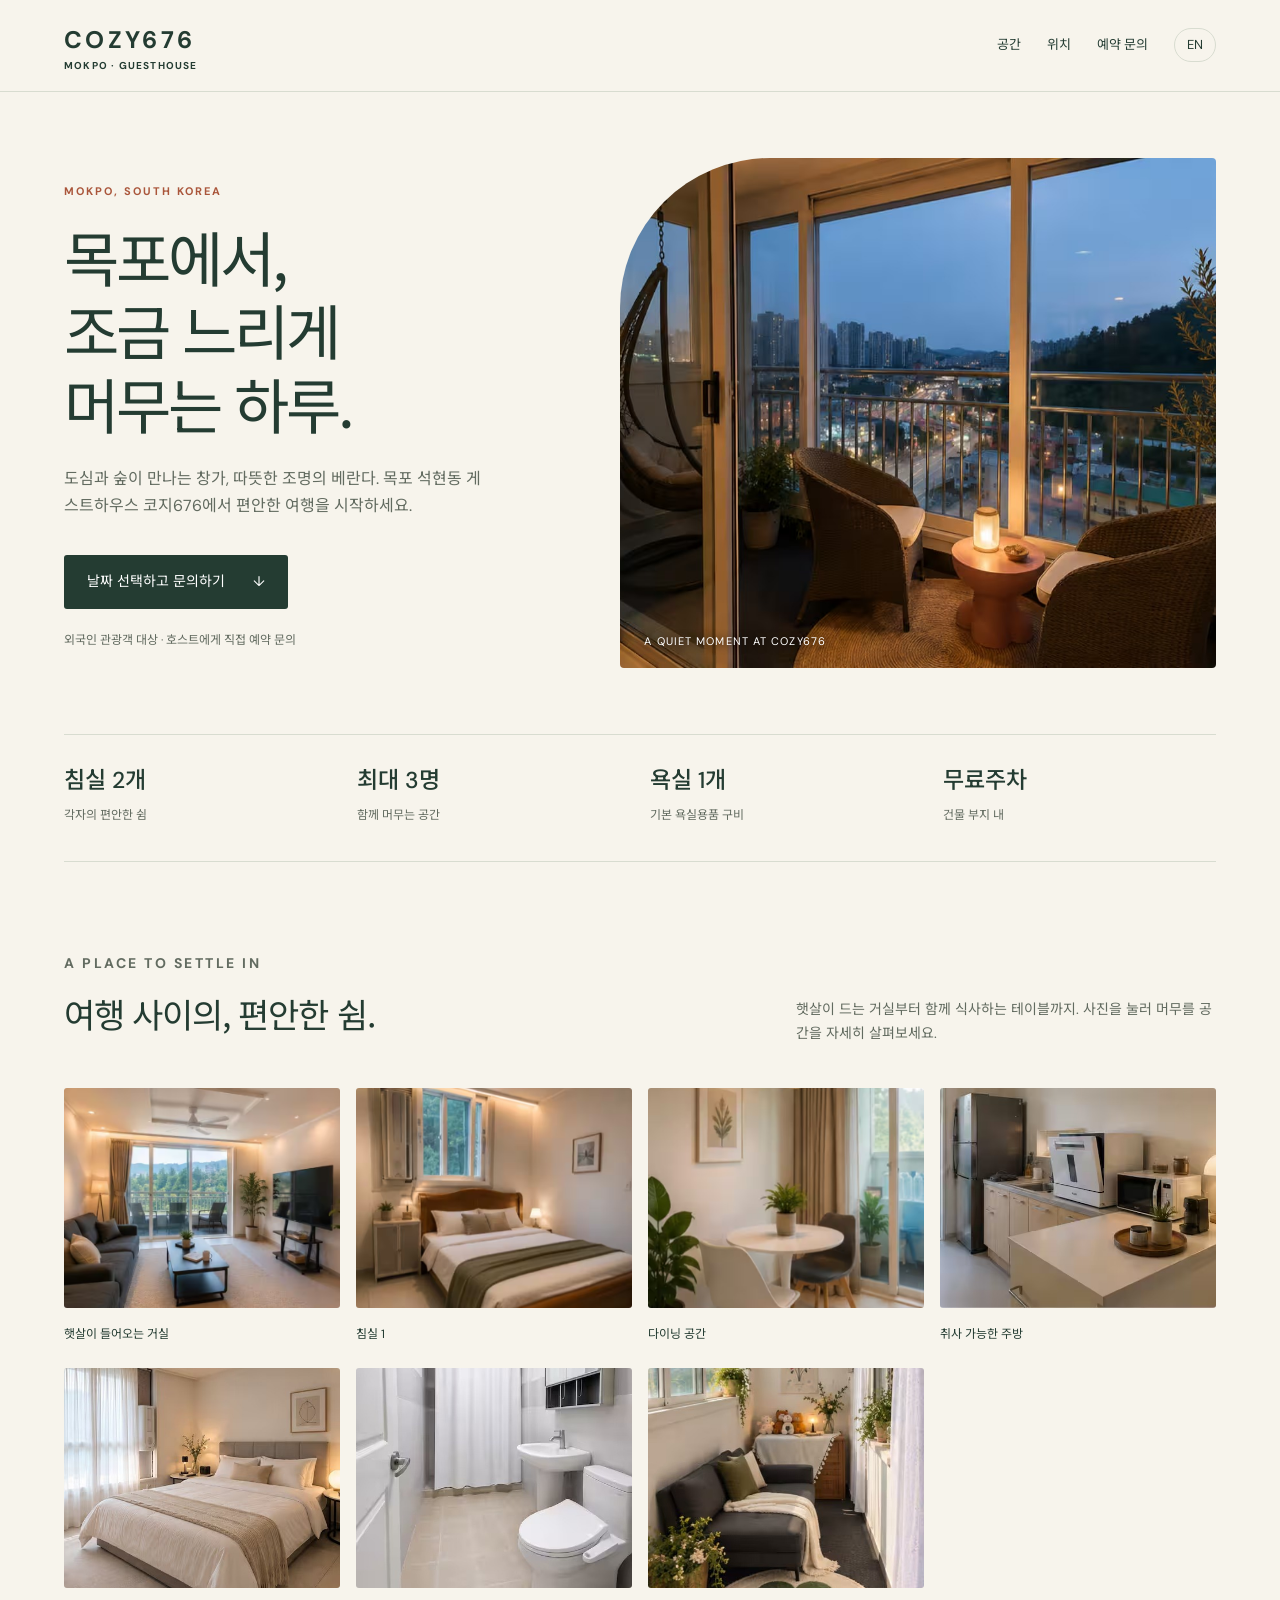
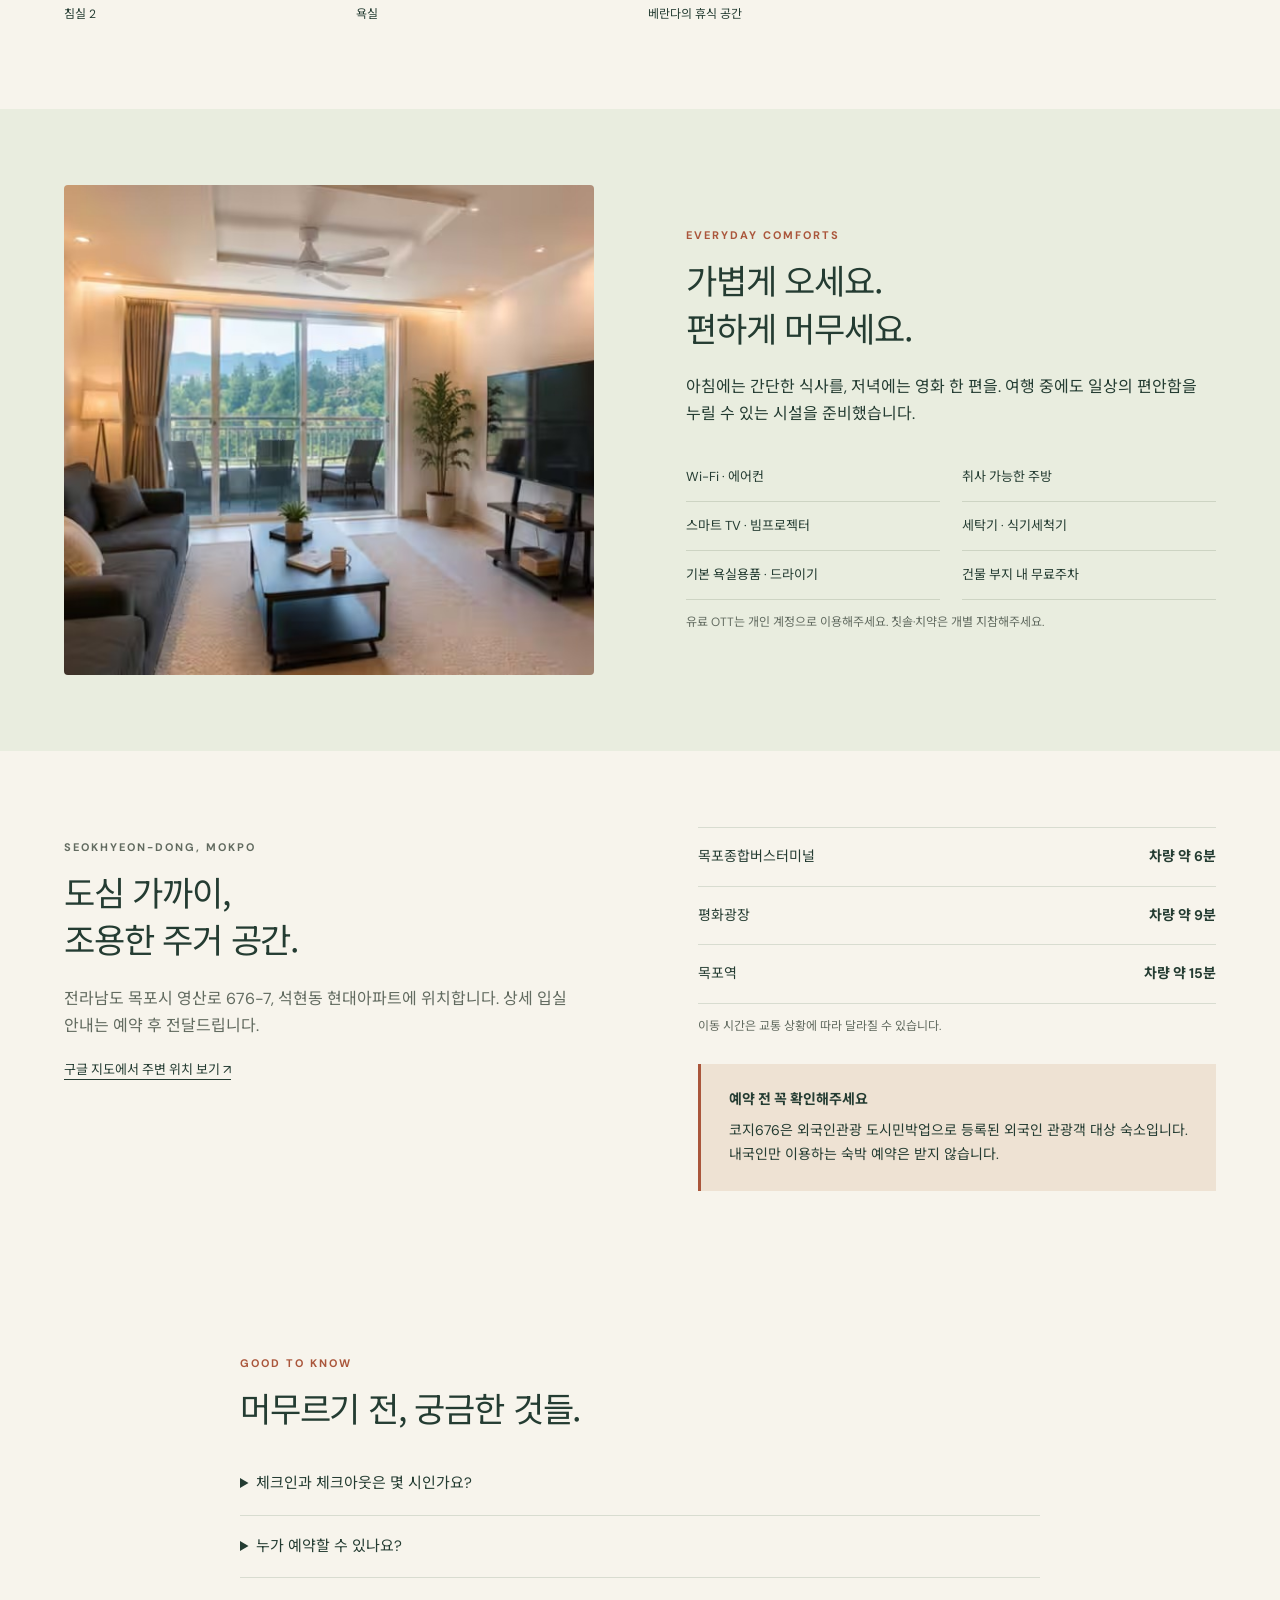
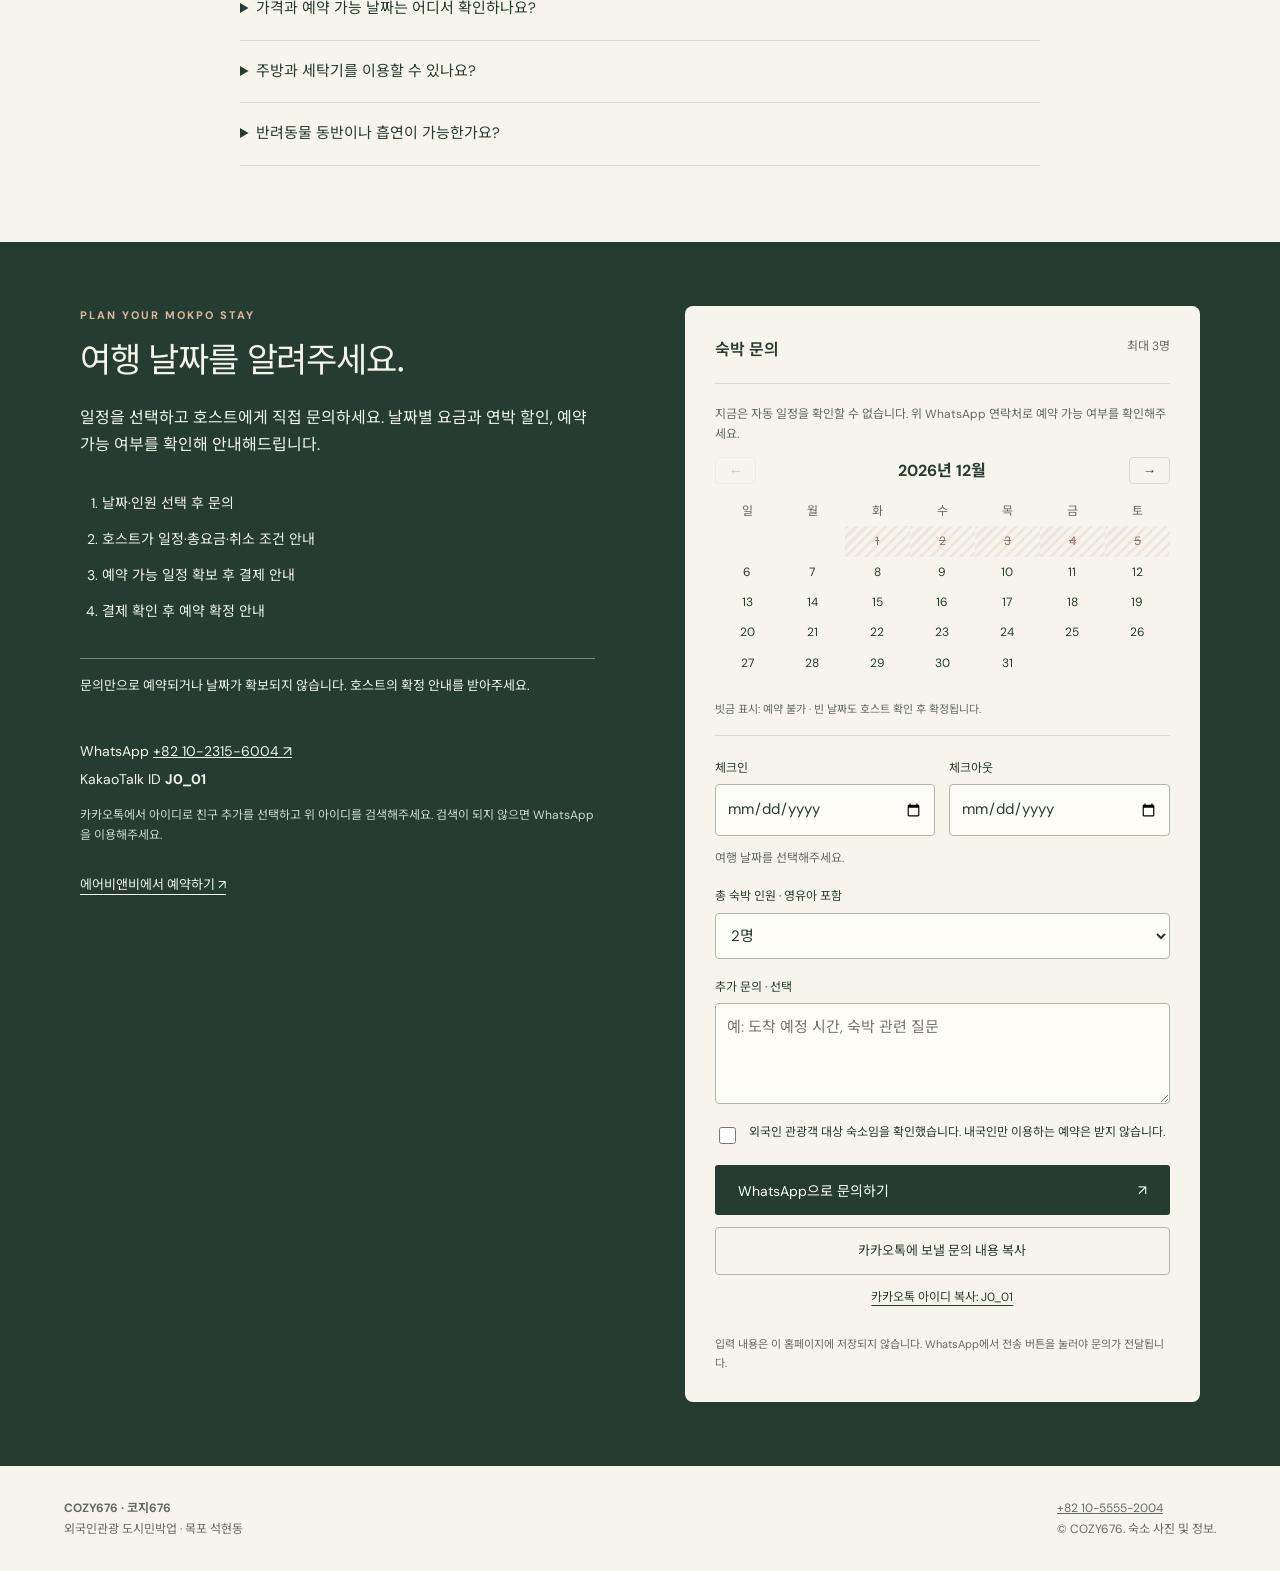
==== commit e4b5d30f: "Correct lodging description to host-confirmed guesthouse with shared spaces" ====
--- a/index.html
+++ b/index.html
@@ -1,10 +1,10 @@
-<!doctype html><html lang="ko"><head><meta charset="utf-8"><meta name="viewport" content="width=device-width,initial-scale=1"><title>코지676 COZY676 | 목포 석현동 아파트 숙소</title><meta name="description" content="목포 석현동 코지676. 침실 2개, 최대 3명, 베란다와 주방, Wi-Fi, 무료주차를 갖춘 외국인 관광객 대상 아파트 숙소입니다. 사진과 이용 안내를 확인하고 WhatsApp 또는 카카오톡으로 숙박을 문의하세요."><meta name="robots" content="index,follow,max-image-preview:large"><link rel="canonical" href="https://cozy676-mokpo.onrender.com/"><link rel="alternate" hreflang="ko" href="https://cozy676-mokpo.onrender.com/"><link rel="alternate" hreflang="en" href="https://cozy676-mokpo.onrender.com/en/"><link rel="alternate" hreflang="x-default" href="https://cozy676-mokpo.onrender.com/en/"><meta property="og:type" content="website"><meta property="og:title" content="코지676 COZY676 | 목포 석현동 아파트 숙소"><meta property="og:description" content="목포 석현동 코지676. 침실 2개, 최대 3명, 베란다와 주방, Wi-Fi, 무료주차를 갖춘 외국인 관광객 대상 아파트 숙소입니다. 사진과 이용 안내를 확인하고 WhatsApp 또는 카카오톡으로 숙박을 문의하세요."><meta property="og:url" content="https://cozy676-mokpo.onrender.com/"><meta property="og:image" content="https://cozy676-mokpo.onrender.com/assets/balcony.jpg"><meta name="twitter:card" content="summary_large_image"><meta name="theme-color" content="#243c32"><link rel="icon" href="/assets/favicon.svg" type="image/svg+xml"><link rel="stylesheet" href="/assets/style.css"><link rel="preload" as="image" href="/assets/balcony.jpg"><script type="application/ld+json">{"@context": "https://schema.org", "@type": "LodgingBusiness", "name": "COZY676 · 코지676", "url": "https://cozy676-mokpo.onrender.com/", "description": "목포 석현동 코지676. 침실 2개, 최대 3명, 베란다와 주방, Wi-Fi, 무료주차를 갖춘 외국인 관광객 대상 아파트 숙소입니다. 사진과 이용 안내를 확인하고 WhatsApp 또는 카카오톡으로 숙박을 문의하세요.", "image": ["https://cozy676-mokpo.onrender.com/assets/balcony.jpg", "https://cozy676-mokpo.onrender.com/assets/living.jpg", "https://cozy676-mokpo.onrender.com/assets/bedroom-one.jpg", "https://cozy676-mokpo.onrender.com/assets/dining.jpg", "https://cozy676-mokpo.onrender.com/assets/kitchen.jpg"], "telephone": "+82-10-5555-2004", "address": {"@type": "PostalAddress", "streetAddress": "676-7 Yeongsan-ro, Seokhyeon-dong", "addressLocality": "Mokpo-si", "addressRegion": "Jeollanam-do", "postalCode": "58606", "addressCountry": "KR"}, "checkinTime": "15:00", "checkoutTime": "11:00", "sameAs": ["https://ko.airbnb.com/rooms/1746068982878843854"], "amenityFeature": [{"@type": "LocationFeatureSpecification", "name": "Wi-Fi & air conditioning", "value": true}, {"@type": "LocationFeatureSpecification", "name": "Kitchen for home cooking", "value": true}, {"@type": "LocationFeatureSpecification", "name": "Smart TV & projector", "value": true}, {"@type": "LocationFeatureSpecification", "name": "Washing machine & dishwasher", "value": true}, {"@type": "LocationFeatureSpecification", "name": "Bath essentials & hair dryer", "value": true}, {"@type": "LocationFeatureSpecification", "name": "Free parking on premises", "value": true}]}</script><script type="module" src="/assets/availability.js"></script><script type="module" src="/assets/inquiry.js"></script><script src="/assets/site.js" defer></script></head><body>
-<a class="skip" href="#main">본문으로 이동</a><header><a class="logo" href="https://cozy676-mokpo.onrender.com/">COZY676<small>MOKPO · APARTMENT STAY</small></a><nav aria-label="주 메뉴"><a class="hide-mobile" href="#spaces">공간</a><a class="hide-mobile" href="#location">위치</a><a href="#booking">예약 문의</a><a class="language" href="/en/" lang="en">EN</a></nav></header>
-<main id="main"><div class="wrap"><section class="hero"><div><p class="eyebrow">MOKPO, SOUTH KOREA</p><h1>목포에서,<br>조금 느리게<br>머무는 하루.</h1><p class="lead">도심과 숲이 만나는 창가, 따뜻한 조명의 베란다. 목포 석현동 아파트 숙소 코지676에서 편안한 여행을 시작하세요.</p><a class="cta" href="#booking">날짜 선택하고 문의하기 <span aria-hidden="true">↓</span></a><p class="fine">외국인 관광객 대상 · 호스트에게 직접 예약 문의</p></div><figure class="hero-photo"><img src="/assets/balcony.jpg" alt="목포 코지676의 베란다에서 바라보는 저녁 풍경" width="1200" height="790" fetchpriority="high"><figcaption>A QUIET MOMENT AT COZY676</figcaption></figure></section>
+<!doctype html><html lang="ko"><head><meta charset="utf-8"><meta name="viewport" content="width=device-width,initial-scale=1"><title>코지676 COZY676 | 목포 석현동 게스트하우스</title><meta name="description" content="목포 석현동 코지676. 침실 2개, 최대 3명, 베란다와 주방, Wi-Fi, 무료주차를 갖춘 외국인 관광객 대상 게스트하우스입니다. 사진과 이용 안내를 확인하고 WhatsApp 또는 카카오톡으로 숙박을 문의하세요."><meta name="robots" content="index,follow,max-image-preview:large"><link rel="canonical" href="https://cozy676-mokpo.onrender.com/"><link rel="alternate" hreflang="ko" href="https://cozy676-mokpo.onrender.com/"><link rel="alternate" hreflang="en" href="https://cozy676-mokpo.onrender.com/en/"><link rel="alternate" hreflang="x-default" href="https://cozy676-mokpo.onrender.com/en/"><meta property="og:type" content="website"><meta property="og:title" content="코지676 COZY676 | 목포 석현동 게스트하우스"><meta property="og:description" content="목포 석현동 코지676. 침실 2개, 최대 3명, 베란다와 주방, Wi-Fi, 무료주차를 갖춘 외국인 관광객 대상 게스트하우스입니다. 사진과 이용 안내를 확인하고 WhatsApp 또는 카카오톡으로 숙박을 문의하세요."><meta property="og:url" content="https://cozy676-mokpo.onrender.com/"><meta property="og:image" content="https://cozy676-mokpo.onrender.com/assets/balcony.jpg"><meta name="twitter:card" content="summary_large_image"><meta name="theme-color" content="#243c32"><link rel="icon" href="/assets/favicon.svg" type="image/svg+xml"><link rel="stylesheet" href="/assets/style.css"><link rel="preload" as="image" href="/assets/balcony.jpg"><script type="application/ld+json">{"@context": "https://schema.org", "@type": "LodgingBusiness", "name": "COZY676 · 코지676", "url": "https://cozy676-mokpo.onrender.com/", "description": "목포 석현동 코지676. 침실 2개, 최대 3명, 베란다와 주방, Wi-Fi, 무료주차를 갖춘 외국인 관광객 대상 게스트하우스입니다. 사진과 이용 안내를 확인하고 WhatsApp 또는 카카오톡으로 숙박을 문의하세요.", "image": ["https://cozy676-mokpo.onrender.com/assets/balcony.jpg", "https://cozy676-mokpo.onrender.com/assets/living.jpg", "https://cozy676-mokpo.onrender.com/assets/bedroom-one.jpg", "https://cozy676-mokpo.onrender.com/assets/dining.jpg", "https://cozy676-mokpo.onrender.com/assets/kitchen.jpg"], "telephone": "+82-10-5555-2004", "address": {"@type": "PostalAddress", "streetAddress": "676-7 Yeongsan-ro, Seokhyeon-dong", "addressLocality": "Mokpo-si", "addressRegion": "Jeollanam-do", "postalCode": "58606", "addressCountry": "KR"}, "checkinTime": "15:00", "checkoutTime": "11:00", "sameAs": ["https://ko.airbnb.com/rooms/1746068982878843854"], "amenityFeature": [{"@type": "LocationFeatureSpecification", "name": "Wi-Fi & air conditioning", "value": true}, {"@type": "LocationFeatureSpecification", "name": "Kitchen for home cooking", "value": true}, {"@type": "LocationFeatureSpecification", "name": "Smart TV & projector", "value": true}, {"@type": "LocationFeatureSpecification", "name": "Washing machine & dishwasher", "value": true}, {"@type": "LocationFeatureSpecification", "name": "Bath essentials & hair dryer", "value": true}, {"@type": "LocationFeatureSpecification", "name": "Free parking on premises", "value": true}]}</script><script type="module" src="/assets/availability.js"></script><script type="module" src="/assets/inquiry.js"></script><script src="/assets/site.js" defer></script></head><body>
+<a class="skip" href="#main">본문으로 이동</a><header><a class="logo" href="https://cozy676-mokpo.onrender.com/">COZY676<small>MOKPO · GUESTHOUSE</small></a><nav aria-label="주 메뉴"><a class="hide-mobile" href="#spaces">공간</a><a class="hide-mobile" href="#location">위치</a><a href="#booking">예약 문의</a><a class="language" href="/en/" lang="en">EN</a></nav></header>
+<main id="main"><div class="wrap"><section class="hero"><div><p class="eyebrow">MOKPO, SOUTH KOREA</p><h1>목포에서,<br>조금 느리게<br>머무는 하루.</h1><p class="lead">도심과 숲이 만나는 창가, 따뜻한 조명의 베란다. 목포 석현동 게스트하우스 코지676에서 편안한 여행을 시작하세요.</p><a class="cta" href="#booking">날짜 선택하고 문의하기 <span aria-hidden="true">↓</span></a><p class="fine">외국인 관광객 대상 · 호스트에게 직접 예약 문의</p></div><figure class="hero-photo"><img src="/assets/balcony.jpg" alt="목포 코지676의 베란다에서 바라보는 저녁 풍경" width="1200" height="790" fetchpriority="high"><figcaption>A QUIET MOMENT AT COZY676</figcaption></figure></section>
 <div class="facts"><div><strong>침실 2개</strong><span>각자의 편안한 쉼</span></div><div><strong>최대 3명</strong><span>함께 머무는 공간</span></div><div><strong>욕실 1개</strong><span>기본 욕실용품 구비</span></div><div><strong>무료주차</strong><span>건물 부지 내</span></div></div>
 <section id="spaces"><div class="section-top"><div><p class="eyebrow">A PLACE TO SETTLE IN</p><h2>여행 사이의, 편안한 쉼.</h2></div><p>햇살이 드는 거실부터 함께 식사하는 테이블까지. 사진을 눌러 머무를 공간을 자세히 살펴보세요.</p></div><div class="gallery"><button data-photo="/assets/living.jpg" data-caption="햇살이 들어오는 거실" aria-label="햇살이 들어오는 거실 사진 크게 보기"><img src="/assets/living.jpg" alt="COZY676 햇살이 들어오는 거실" loading="lazy" width="480" height="420"><span>햇살이 들어오는 거실</span></button><button data-photo="/assets/bedroom-one.jpg" data-caption="침실 1" aria-label="침실 1 사진 크게 보기"><img src="/assets/bedroom-one.jpg" alt="COZY676 침실 1" loading="lazy" width="480" height="420"><span>침실 1</span></button><button data-photo="/assets/dining.jpg" data-caption="다이닝 공간" aria-label="다이닝 공간 사진 크게 보기"><img src="/assets/dining.jpg" alt="COZY676 다이닝 공간" loading="lazy" width="480" height="420"><span>다이닝 공간</span></button><button data-photo="/assets/kitchen.jpg" data-caption="취사 가능한 주방" aria-label="취사 가능한 주방 사진 크게 보기"><img src="/assets/kitchen.jpg" alt="COZY676 취사 가능한 주방" loading="lazy" width="480" height="420"><span>취사 가능한 주방</span></button><button data-photo="/assets/bedroom-two.jpg" data-caption="침실 2" aria-label="침실 2 사진 크게 보기"><img src="/assets/bedroom-two.jpg" alt="COZY676 침실 2" loading="lazy" width="480" height="420"><span>침실 2</span></button><button data-photo="/assets/bathroom.jpg" data-caption="욕실" aria-label="욕실 사진 크게 보기"><img src="/assets/bathroom.jpg" alt="COZY676 욕실" loading="lazy" width="480" height="420"><span>욕실</span></button><button data-photo="/assets/sunroom.jpg" data-caption="베란다의 휴식 공간" aria-label="베란다의 휴식 공간 사진 크게 보기"><img src="/assets/sunroom.jpg" alt="COZY676 베란다의 휴식 공간" loading="lazy" width="480" height="420"><span>베란다의 휴식 공간</span></button></div></section></div>
 <section class="feature"><div class="wrap split"><img src="/assets/living.jpg" alt="코지676의 거실과 베란다" loading="lazy" width="720" height="520"><div><p class="eyebrow">EVERYDAY COMFORTS</p><h2>가볍게 오세요.<br>편하게 머무세요.</h2><p>아침에는 간단한 식사를, 저녁에는 영화 한 편을. 여행 중에도 일상의 편안함을 누릴 수 있는 시설을 준비했습니다.</p><div class="amenities"><p>Wi-Fi · 에어컨</p><p>취사 가능한 주방</p><p>스마트 TV · 빔프로젝터</p><p>세탁기 · 식기세척기</p><p>기본 욕실용품 · 드라이기</p><p>건물 부지 내 무료주차</p></div><p class="fine">유료 OTT는 개인 계정으로 이용해주세요. 칫솔·치약은 개별 지참해주세요.</p></div></div></section>
 <div class="wrap"><section id="location" class="location"><div><p class="eyebrow">SEOKHYEON-DONG, MOKPO</p><h2>도심 가까이,<br>조용한 주거 공간.</h2><p>전라남도 목포시 영산로 676-7, 석현동 현대아파트에 위치합니다. 상세 입실 안내는 예약 후 전달드립니다.</p><a class="maplink" href="https://www.google.com/maps/search/?api=1&query=676-7+Yeongsan-ro+Mokpo+South+Korea" target="_blank" rel="noopener">구글 지도에서 주변 위치 보기 ↗</a></div><div><div class="journeys"><div><span>목포종합버스터미널</span><strong>차량 약 6분</strong></div><div><span>평화광장</span><strong>차량 약 9분</strong></div><div><span>목포역</span><strong>차량 약 15분</strong></div></div><p class="fine">이동 시간은 교통 상황에 따라 달라질 수 있습니다.</p><div class="notice"><strong>예약 전 꼭 확인해주세요</strong>코지676은 외국인관광 도시민박업으로 등록된 외국인 관광객 대상 숙소입니다. 내국인만 이용하는 숙박 예약은 받지 않습니다.</div></div></section>
-<section class="faq"><p class="eyebrow">GOOD TO KNOW</p><h2>머무르기 전, 궁금한 것들.</h2><details><summary>체크인과 체크아웃은 몇 시인가요?</summary><p>체크인은 오후 3시부터 오후 11시까지, 체크아웃은 오전 11시까지입니다. 입실 방법은 예약 후 안내합니다.</p></details><details><summary>누가 예약할 수 있나요?</summary><p>외국인관광 도시민박업으로 등록된 외국인 관광객 대상 숙소입니다. 내국인만 이용하는 숙박 예약은 받지 않습니다. 예약 전 이용 자격을 확인해주세요.</p></details><details><summary>가격과 예약 가능 날짜는 어디서 확인하나요?</summary><p>아래에서 날짜와 인원을 선택해 문의해주세요. 요금은 날짜와 숙박 기간에 따라 달라집니다. 호스트가 최신 예약 현황과 할인 적용 여부를 확인하고, 총요금·결제 방법·취소 조건을 안내합니다. 안내받은 조건을 확인하기 전에는 결제하지 마세요.</p></details><details><summary>주방과 세탁기를 이용할 수 있나요?</summary><p>취사 가능한 주방과 세탁기를 이용하실 수 있습니다. 사용한 식기와 조리도구는 정리해주세요.</p></details><details><summary>반려동물 동반이나 흡연이 가능한가요?</summary><p>반려동물 동반은 불가하며 실내와 베란다는 모두 금연입니다. 공동주택에 위치하므로 늦은 시간 소음과 파티를 삼가주세요.</p></details></section></div>
+<section class="faq"><p class="eyebrow">GOOD TO KNOW</p><h2>머무르기 전, 궁금한 것들.</h2><details><summary>체크인과 체크아웃은 몇 시인가요?</summary><p>체크인은 오후 3시부터 오후 11시까지, 체크아웃은 오전 11시까지입니다. 입실 방법은 예약 후 안내합니다.</p></details><details><summary>누가 예약할 수 있나요?</summary><p>외국인관광 도시민박업으로 등록된 외국인 관광객 대상 숙소입니다. 내국인만 이용하는 숙박 예약은 받지 않습니다. 예약 전 이용 자격을 확인해주세요.</p></details><details><summary>가격과 예약 가능 날짜는 어디서 확인하나요?</summary><p>아래에서 날짜와 인원을 선택해 문의해주세요. 요금은 날짜와 숙박 기간에 따라 달라집니다. 호스트가 최신 예약 현황과 할인 적용 여부를 확인하고, 총요금·결제 방법·취소 조건을 안내합니다. 안내받은 조건을 확인하기 전에는 결제하지 마세요.</p></details><details><summary>주방과 세탁기를 이용할 수 있나요?</summary><p>객실별로 예약하는 게스트하우스이며 거실·주방 등은 다른 손님 또는 현장 호스트와 함께 이용합니다. 주방과 세탁기를 이용하실 수 있으며 사용한 식기와 조리도구는 정리해주세요.</p></details><details><summary>반려동물 동반이나 흡연이 가능한가요?</summary><p>반려동물 동반은 불가하며 실내와 베란다는 모두 금연입니다. 공동주택에 위치하므로 늦은 시간 소음과 파티를 삼가주세요.</p></details></section></div>
 <section id="booking" class="booking"><div class="inquiry-wrap"><div class="inquiry-intro"><p class="eyebrow">PLAN YOUR MOKPO STAY</p><h2>여행 날짜를 알려주세요.</h2><p>일정을 선택하고 호스트에게 직접 문의하세요. 날짜별 요금과 연박 할인, 예약 가능 여부를 확인해 안내해드립니다.</p><ol class="booking-steps"><li>날짜·인원 선택 후 문의</li><li>호스트가 일정·총요금·취소 조건 안내</li><li>예약 가능 일정 확보 후 결제 안내</li><li>결제 확인 후 예약 확정 안내</li></ol><p class="inquiry-callout">문의만으로 예약되거나 날짜가 확보되지 않습니다. 호스트의 확정 안내를 받아주세요.</p><p class="contact-id">WhatsApp <a href="https://wa.me/821023156004" target="_blank" rel="noopener noreferrer">+82 10-2315-6004 ↗</a><br>KakaoTalk ID <strong>J0_01</strong></p><p class="fine">카카오톡에서 아이디로 친구 추가를 선택하고 위 아이디를 검색해주세요. 검색이 되지 않으면 WhatsApp을 이용해주세요.</p><a class="airbnb-alternative" href="https://ko.airbnb.com/rooms/1746068982878843854" target="_blank" rel="noopener noreferrer">에어비앤비에서 예약하기 ↗</a></div><form id="inquiry-form" class="inquiry-form"><div class="form-heading"><span>숙박 문의</span><span>최대 3명</span></div><div class="date-fields"><label for="checkin">체크인<input id="checkin" name="checkin" type="date" required></label><label for="checkout">체크아웃<input id="checkout" name="checkout" type="date" required></label></div><div id="stay-duration" class="stay-duration" aria-live="polite">여행 날짜를 선택해주세요.</div><label for="guests">총 숙박 인원 · 영유아 포함<select id="guests" name="guests"><option value="1">1명</option><option value="2" selected>2명</option><option value="3">3명</option></select></label><label for="guest-note">추가 문의 · 선택<textarea id="guest-note" name="note" rows="3" maxlength="500" placeholder="예: 도착 예정 시간, 숙박 관련 질문"></textarea></label><label class="eligibility"><input id="eligible" type="checkbox" required><span>외국인 관광객 대상 숙소임을 확인했습니다. 내국인만 이용하는 예약은 받지 않습니다.</span></label><button class="cta whatsapp-button" type="submit">WhatsApp으로 문의하기 <span aria-hidden="true">↗</span></button><button type="button" class="copy-enquiry" id="copy-enquiry">카카오톡에 보낼 문의 내용 복사</button><button type="button" class="copy-id" id="copy-kakao-id">카카오톡 아이디 복사: J0_01</button><p id="inquiry-status" class="form-status" role="status" aria-live="polite"></p><div id="message-preview" hidden><label for="inquiry-message">문의 내용 · 복사해서 보내주세요<textarea id="inquiry-message" rows="7" readonly></textarea></label></div><p class="form-privacy">입력 내용은 이 홈페이지에 저장되지 않습니다. WhatsApp에서 전송 버튼을 눌러야 문의가 전달됩니다.</p><noscript><p>문의 양식을 사용하려면 JavaScript를 켜주세요. WhatsApp 연락처로 직접 문의하셔도 됩니다.</p></noscript></form></div></section></main>
 <footer><div><p><strong>COZY676 · 코지676</strong></p><p>외국인관광 도시민박업 · 목포 석현동</p></div><div><p><a href="tel:+821055552004">+82 10-5555-2004</a></p><p>© COZY676. 숙소 사진 및 정보.</p></div></footer><div class="sticky"><span>COZY676 · 목포 숙소</span><a class="cta" href="#booking">날짜 선택하고 문의하기 <span aria-hidden="true">↓</span></a></div><dialog aria-label="숙소 사진"><button data-close aria-label="닫기">×</button><img alt=""><p></p></dialog></body></html>
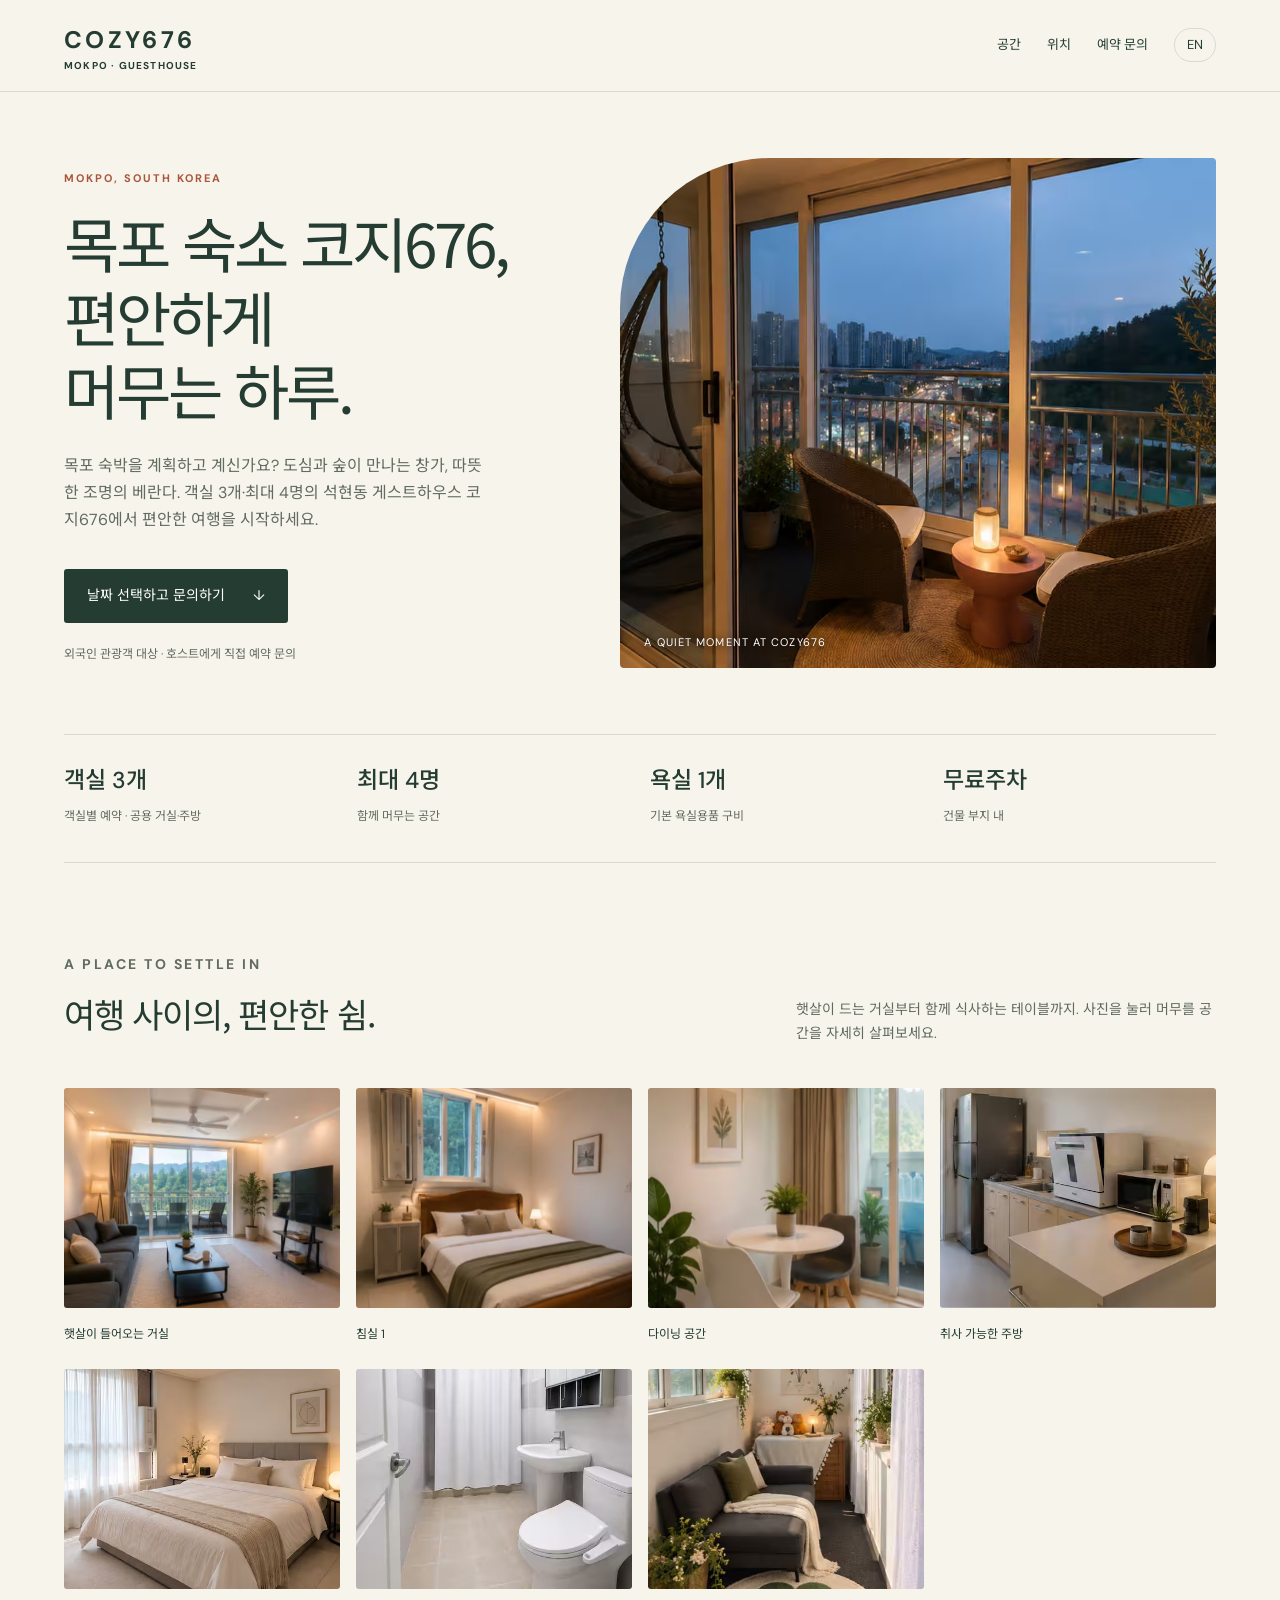
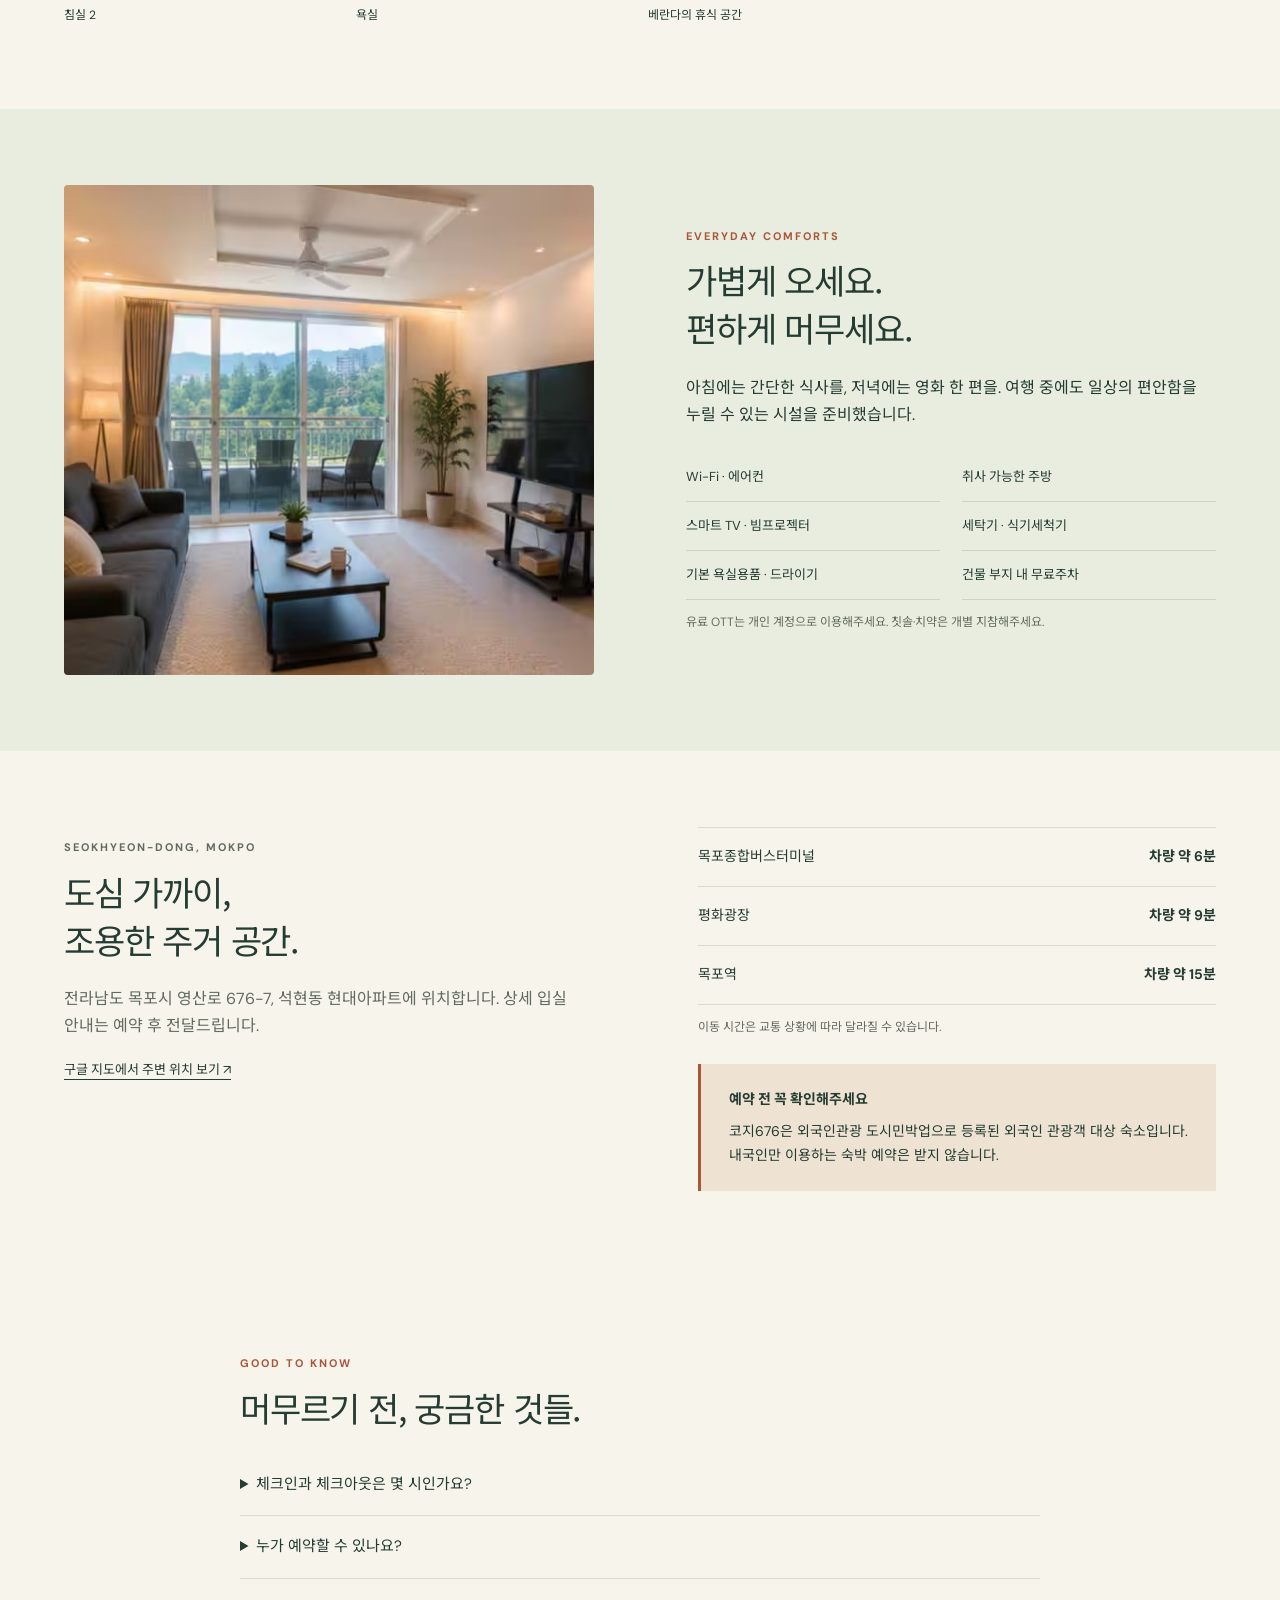
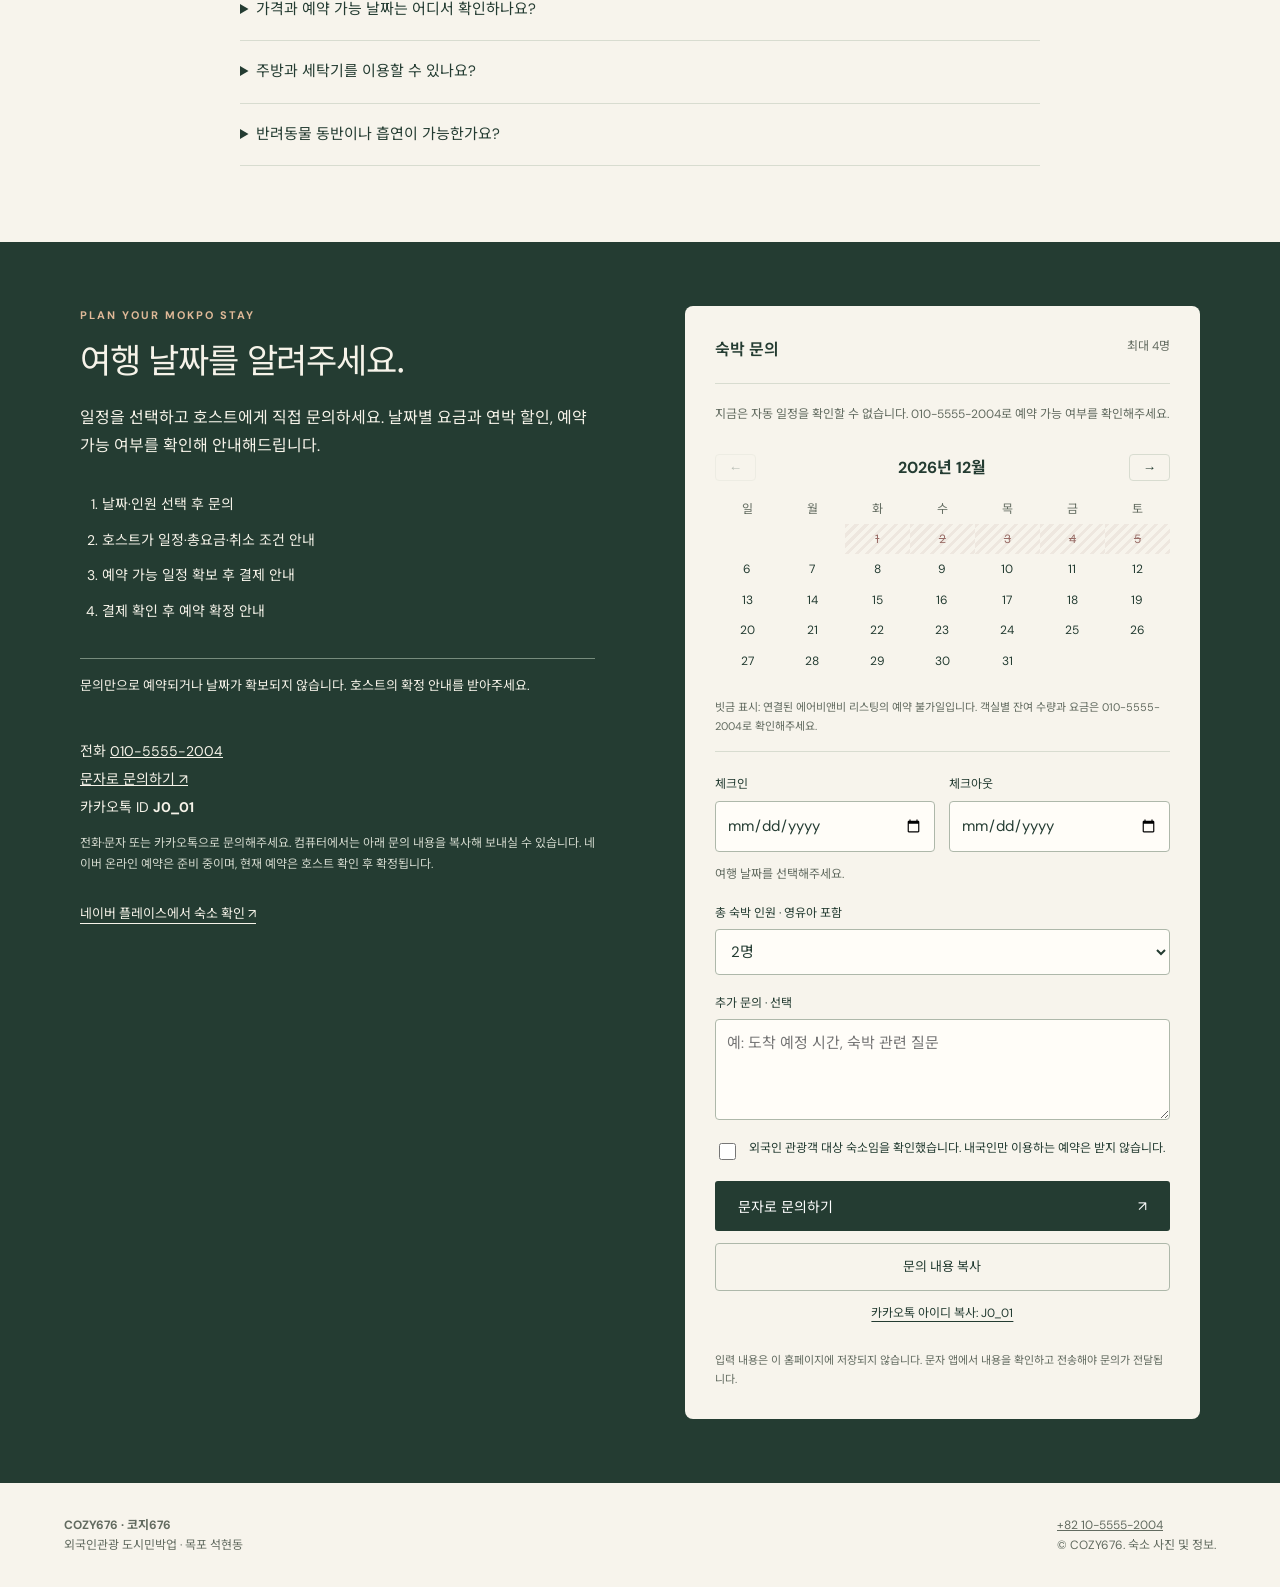
==== commit fe5632be: "Update COZY676 to 3 rooms and 4 guests, phone/SMS enquiries and Naver Place links; improve Mokpo sea" ====
--- a/index.html
+++ b/index.html
@@ -1,10 +1,10 @@
-<!doctype html><html lang="ko"><head><meta charset="utf-8"><meta name="viewport" content="width=device-width,initial-scale=1"><title>코지676 COZY676 | 목포 석현동 게스트하우스</title><meta name="description" content="목포 석현동 코지676. 침실 2개, 최대 3명, 베란다와 주방, Wi-Fi, 무료주차를 갖춘 외국인 관광객 대상 게스트하우스입니다. 사진과 이용 안내를 확인하고 WhatsApp 또는 카카오톡으로 숙박을 문의하세요."><meta name="robots" content="index,follow,max-image-preview:large"><link rel="canonical" href="https://cozy676-mokpo.onrender.com/"><link rel="alternate" hreflang="ko" href="https://cozy676-mokpo.onrender.com/"><link rel="alternate" hreflang="en" href="https://cozy676-mokpo.onrender.com/en/"><link rel="alternate" hreflang="x-default" href="https://cozy676-mokpo.onrender.com/en/"><meta property="og:type" content="website"><meta property="og:title" content="코지676 COZY676 | 목포 석현동 게스트하우스"><meta property="og:description" content="목포 석현동 코지676. 침실 2개, 최대 3명, 베란다와 주방, Wi-Fi, 무료주차를 갖춘 외국인 관광객 대상 게스트하우스입니다. 사진과 이용 안내를 확인하고 WhatsApp 또는 카카오톡으로 숙박을 문의하세요."><meta property="og:url" content="https://cozy676-mokpo.onrender.com/"><meta property="og:image" content="https://cozy676-mokpo.onrender.com/assets/balcony.jpg"><meta name="twitter:card" content="summary_large_image"><meta name="theme-color" content="#243c32"><link rel="icon" href="/assets/favicon.svg" type="image/svg+xml"><link rel="stylesheet" href="/assets/style.css"><link rel="preload" as="image" href="/assets/balcony.jpg"><script type="application/ld+json">{"@context": "https://schema.org", "@type": "LodgingBusiness", "name": "COZY676 · 코지676", "url": "https://cozy676-mokpo.onrender.com/", "description": "목포 석현동 코지676. 침실 2개, 최대 3명, 베란다와 주방, Wi-Fi, 무료주차를 갖춘 외국인 관광객 대상 게스트하우스입니다. 사진과 이용 안내를 확인하고 WhatsApp 또는 카카오톡으로 숙박을 문의하세요.", "image": ["https://cozy676-mokpo.onrender.com/assets/balcony.jpg", "https://cozy676-mokpo.onrender.com/assets/living.jpg", "https://cozy676-mokpo.onrender.com/assets/bedroom-one.jpg", "https://cozy676-mokpo.onrender.com/assets/dining.jpg", "https://cozy676-mokpo.onrender.com/assets/kitchen.jpg"], "telephone": "+82-10-5555-2004", "address": {"@type": "PostalAddress", "streetAddress": "676-7 Yeongsan-ro, Seokhyeon-dong", "addressLocality": "Mokpo-si", "addressRegion": "Jeollanam-do", "postalCode": "58606", "addressCountry": "KR"}, "checkinTime": "15:00", "checkoutTime": "11:00", "sameAs": ["https://ko.airbnb.com/rooms/1746068982878843854"], "amenityFeature": [{"@type": "LocationFeatureSpecification", "name": "Wi-Fi & air conditioning", "value": true}, {"@type": "LocationFeatureSpecification", "name": "Kitchen for home cooking", "value": true}, {"@type": "LocationFeatureSpecification", "name": "Smart TV & projector", "value": true}, {"@type": "LocationFeatureSpecification", "name": "Washing machine & dishwasher", "value": true}, {"@type": "LocationFeatureSpecification", "name": "Bath essentials & hair dryer", "value": true}, {"@type": "LocationFeatureSpecification", "name": "Free parking on premises", "value": true}]}</script><script type="module" src="/assets/availability.js"></script><script type="module" src="/assets/inquiry.js"></script><script src="/assets/site.js" defer></script></head><body>
-<a class="skip" href="#main">본문으로 이동</a><header><a class="logo" href="https://cozy676-mokpo.onrender.com/">COZY676<small>MOKPO · GUESTHOUSE</small></a><nav aria-label="주 메뉴"><a class="hide-mobile" href="#spaces">공간</a><a class="hide-mobile" href="#location">위치</a><a href="#booking">예약 문의</a><a class="language" href="/en/" lang="en">EN</a></nav></header>
-<main id="main"><div class="wrap"><section class="hero"><div><p class="eyebrow">MOKPO, SOUTH KOREA</p><h1>목포에서,<br>조금 느리게<br>머무는 하루.</h1><p class="lead">도심과 숲이 만나는 창가, 따뜻한 조명의 베란다. 목포 석현동 게스트하우스 코지676에서 편안한 여행을 시작하세요.</p><a class="cta" href="#booking">날짜 선택하고 문의하기 <span aria-hidden="true">↓</span></a><p class="fine">외국인 관광객 대상 · 호스트에게 직접 예약 문의</p></div><figure class="hero-photo"><img src="/assets/balcony.jpg" alt="목포 코지676의 베란다에서 바라보는 저녁 풍경" width="1200" height="790" fetchpriority="high"><figcaption>A QUIET MOMENT AT COZY676</figcaption></figure></section>
-<div class="facts"><div><strong>침실 2개</strong><span>각자의 편안한 쉼</span></div><div><strong>최대 3명</strong><span>함께 머무는 공간</span></div><div><strong>욕실 1개</strong><span>기본 욕실용품 구비</span></div><div><strong>무료주차</strong><span>건물 부지 내</span></div></div>
-<section id="spaces"><div class="section-top"><div><p class="eyebrow">A PLACE TO SETTLE IN</p><h2>여행 사이의, 편안한 쉼.</h2></div><p>햇살이 드는 거실부터 함께 식사하는 테이블까지. 사진을 눌러 머무를 공간을 자세히 살펴보세요.</p></div><div class="gallery"><button data-photo="/assets/living.jpg" data-caption="햇살이 들어오는 거실" aria-label="햇살이 들어오는 거실 사진 크게 보기"><img src="/assets/living.jpg" alt="COZY676 햇살이 들어오는 거실" loading="lazy" width="480" height="420"><span>햇살이 들어오는 거실</span></button><button data-photo="/assets/bedroom-one.jpg" data-caption="침실 1" aria-label="침실 1 사진 크게 보기"><img src="/assets/bedroom-one.jpg" alt="COZY676 침실 1" loading="lazy" width="480" height="420"><span>침실 1</span></button><button data-photo="/assets/dining.jpg" data-caption="다이닝 공간" aria-label="다이닝 공간 사진 크게 보기"><img src="/assets/dining.jpg" alt="COZY676 다이닝 공간" loading="lazy" width="480" height="420"><span>다이닝 공간</span></button><button data-photo="/assets/kitchen.jpg" data-caption="취사 가능한 주방" aria-label="취사 가능한 주방 사진 크게 보기"><img src="/assets/kitchen.jpg" alt="COZY676 취사 가능한 주방" loading="lazy" width="480" height="420"><span>취사 가능한 주방</span></button><button data-photo="/assets/bedroom-two.jpg" data-caption="침실 2" aria-label="침실 2 사진 크게 보기"><img src="/assets/bedroom-two.jpg" alt="COZY676 침실 2" loading="lazy" width="480" height="420"><span>침실 2</span></button><button data-photo="/assets/bathroom.jpg" data-caption="욕실" aria-label="욕실 사진 크게 보기"><img src="/assets/bathroom.jpg" alt="COZY676 욕실" loading="lazy" width="480" height="420"><span>욕실</span></button><button data-photo="/assets/sunroom.jpg" data-caption="베란다의 휴식 공간" aria-label="베란다의 휴식 공간 사진 크게 보기"><img src="/assets/sunroom.jpg" alt="COZY676 베란다의 휴식 공간" loading="lazy" width="480" height="420"><span>베란다의 휴식 공간</span></button></div></section></div>
-<section class="feature"><div class="wrap split"><img src="/assets/living.jpg" alt="코지676의 거실과 베란다" loading="lazy" width="720" height="520"><div><p class="eyebrow">EVERYDAY COMFORTS</p><h2>가볍게 오세요.<br>편하게 머무세요.</h2><p>아침에는 간단한 식사를, 저녁에는 영화 한 편을. 여행 중에도 일상의 편안함을 누릴 수 있는 시설을 준비했습니다.</p><div class="amenities"><p>Wi-Fi · 에어컨</p><p>취사 가능한 주방</p><p>스마트 TV · 빔프로젝터</p><p>세탁기 · 식기세척기</p><p>기본 욕실용품 · 드라이기</p><p>건물 부지 내 무료주차</p></div><p class="fine">유료 OTT는 개인 계정으로 이용해주세요. 칫솔·치약은 개별 지참해주세요.</p></div></div></section>
-<div class="wrap"><section id="location" class="location"><div><p class="eyebrow">SEOKHYEON-DONG, MOKPO</p><h2>도심 가까이,<br>조용한 주거 공간.</h2><p>전라남도 목포시 영산로 676-7, 석현동 현대아파트에 위치합니다. 상세 입실 안내는 예약 후 전달드립니다.</p><a class="maplink" href="https://www.google.com/maps/search/?api=1&query=676-7+Yeongsan-ro+Mokpo+South+Korea" target="_blank" rel="noopener">구글 지도에서 주변 위치 보기 ↗</a></div><div><div class="journeys"><div><span>목포종합버스터미널</span><strong>차량 약 6분</strong></div><div><span>평화광장</span><strong>차량 약 9분</strong></div><div><span>목포역</span><strong>차량 약 15분</strong></div></div><p class="fine">이동 시간은 교통 상황에 따라 달라질 수 있습니다.</p><div class="notice"><strong>예약 전 꼭 확인해주세요</strong>코지676은 외국인관광 도시민박업으로 등록된 외국인 관광객 대상 숙소입니다. 내국인만 이용하는 숙박 예약은 받지 않습니다.</div></div></section>
-<section class="faq"><p class="eyebrow">GOOD TO KNOW</p><h2>머무르기 전, 궁금한 것들.</h2><details><summary>체크인과 체크아웃은 몇 시인가요?</summary><p>체크인은 오후 3시부터 오후 11시까지, 체크아웃은 오전 11시까지입니다. 입실 방법은 예약 후 안내합니다.</p></details><details><summary>누가 예약할 수 있나요?</summary><p>외국인관광 도시민박업으로 등록된 외국인 관광객 대상 숙소입니다. 내국인만 이용하는 숙박 예약은 받지 않습니다. 예약 전 이용 자격을 확인해주세요.</p></details><details><summary>가격과 예약 가능 날짜는 어디서 확인하나요?</summary><p>아래에서 날짜와 인원을 선택해 문의해주세요. 요금은 날짜와 숙박 기간에 따라 달라집니다. 호스트가 최신 예약 현황과 할인 적용 여부를 확인하고, 총요금·결제 방법·취소 조건을 안내합니다. 안내받은 조건을 확인하기 전에는 결제하지 마세요.</p></details><details><summary>주방과 세탁기를 이용할 수 있나요?</summary><p>객실별로 예약하는 게스트하우스이며 거실·주방 등은 다른 손님 또는 현장 호스트와 함께 이용합니다. 주방과 세탁기를 이용하실 수 있으며 사용한 식기와 조리도구는 정리해주세요.</p></details><details><summary>반려동물 동반이나 흡연이 가능한가요?</summary><p>반려동물 동반은 불가하며 실내와 베란다는 모두 금연입니다. 공동주택에 위치하므로 늦은 시간 소음과 파티를 삼가주세요.</p></details></section></div>
-<section id="booking" class="booking"><div class="inquiry-wrap"><div class="inquiry-intro"><p class="eyebrow">PLAN YOUR MOKPO STAY</p><h2>여행 날짜를 알려주세요.</h2><p>일정을 선택하고 호스트에게 직접 문의하세요. 날짜별 요금과 연박 할인, 예약 가능 여부를 확인해 안내해드립니다.</p><ol class="booking-steps"><li>날짜·인원 선택 후 문의</li><li>호스트가 일정·총요금·취소 조건 안내</li><li>예약 가능 일정 확보 후 결제 안내</li><li>결제 확인 후 예약 확정 안내</li></ol><p class="inquiry-callout">문의만으로 예약되거나 날짜가 확보되지 않습니다. 호스트의 확정 안내를 받아주세요.</p><p class="contact-id">WhatsApp <a href="https://wa.me/821023156004" target="_blank" rel="noopener noreferrer">+82 10-2315-6004 ↗</a><br>KakaoTalk ID <strong>J0_01</strong></p><p class="fine">카카오톡에서 아이디로 친구 추가를 선택하고 위 아이디를 검색해주세요. 검색이 되지 않으면 WhatsApp을 이용해주세요.</p><a class="airbnb-alternative" href="https://ko.airbnb.com/rooms/1746068982878843854" target="_blank" rel="noopener noreferrer">에어비앤비에서 예약하기 ↗</a></div><form id="inquiry-form" class="inquiry-form"><div class="form-heading"><span>숙박 문의</span><span>최대 3명</span></div><div class="date-fields"><label for="checkin">체크인<input id="checkin" name="checkin" type="date" required></label><label for="checkout">체크아웃<input id="checkout" name="checkout" type="date" required></label></div><div id="stay-duration" class="stay-duration" aria-live="polite">여행 날짜를 선택해주세요.</div><label for="guests">총 숙박 인원 · 영유아 포함<select id="guests" name="guests"><option value="1">1명</option><option value="2" selected>2명</option><option value="3">3명</option></select></label><label for="guest-note">추가 문의 · 선택<textarea id="guest-note" name="note" rows="3" maxlength="500" placeholder="예: 도착 예정 시간, 숙박 관련 질문"></textarea></label><label class="eligibility"><input id="eligible" type="checkbox" required><span>외국인 관광객 대상 숙소임을 확인했습니다. 내국인만 이용하는 예약은 받지 않습니다.</span></label><button class="cta whatsapp-button" type="submit">WhatsApp으로 문의하기 <span aria-hidden="true">↗</span></button><button type="button" class="copy-enquiry" id="copy-enquiry">카카오톡에 보낼 문의 내용 복사</button><button type="button" class="copy-id" id="copy-kakao-id">카카오톡 아이디 복사: J0_01</button><p id="inquiry-status" class="form-status" role="status" aria-live="polite"></p><div id="message-preview" hidden><label for="inquiry-message">문의 내용 · 복사해서 보내주세요<textarea id="inquiry-message" rows="7" readonly></textarea></label></div><p class="form-privacy">입력 내용은 이 홈페이지에 저장되지 않습니다. WhatsApp에서 전송 버튼을 눌러야 문의가 전달됩니다.</p><noscript><p>문의 양식을 사용하려면 JavaScript를 켜주세요. WhatsApp 연락처로 직접 문의하셔도 됩니다.</p></noscript></form></div></section></main>
+<!doctype html><html lang="ko"><head><meta charset="utf-8"><meta name="viewport" content="width=device-width,initial-scale=1"><title>목포 숙소 코지676 | 석현동 게스트하우스 · COZY676</title><meta name="description" content="목포 석현동 코지676. 객실 3개, 최대 4명, 베란다와 주방, Wi-Fi, 무료주차를 갖춘 외국인 관광객 대상 게스트하우스입니다. 사진과 이용 안내를 확인하고 전화·문자로 숙박을 문의하고 네이버 플레이스에서 숙소 정보를 확인하세요."><meta name="robots" content="index,follow,max-image-preview:large"><link rel="canonical" href="https://cozy676-mokpo.onrender.com/"><link rel="alternate" hreflang="ko" href="https://cozy676-mokpo.onrender.com/"><link rel="alternate" hreflang="en" href="https://cozy676-mokpo.onrender.com/en/"><link rel="alternate" hreflang="x-default" href="https://cozy676-mokpo.onrender.com/en/"><meta property="og:type" content="website"><meta property="og:title" content="목포 숙소 코지676 | 석현동 게스트하우스 · COZY676"><meta property="og:description" content="목포 석현동 코지676. 객실 3개, 최대 4명, 베란다와 주방, Wi-Fi, 무료주차를 갖춘 외국인 관광객 대상 게스트하우스입니다. 사진과 이용 안내를 확인하고 전화·문자로 숙박을 문의하고 네이버 플레이스에서 숙소 정보를 확인하세요."><meta property="og:url" content="https://cozy676-mokpo.onrender.com/"><meta property="og:image" content="https://cozy676-mokpo.onrender.com/assets/balcony.jpg"><meta name="twitter:card" content="summary_large_image"><meta name="theme-color" content="#243c32"><link rel="icon" href="/assets/favicon.svg" type="image/svg+xml"><link rel="stylesheet" href="/assets/style.css"><link rel="preload" as="image" href="/assets/balcony.jpg"><script type="application/ld+json">{"@context":"https://schema.org","@type":"LodgingBusiness","name":"COZY676 · 코지676","url":"https://cozy676-mokpo.onrender.com/","description":"목포 석현동 코지676. 객실 3개, 최대 4명, 베란다와 주방, Wi-Fi, 무료주차를 갖춘 외국인 관광객 대상 게스트하우스입니다. 사진과 이용 안내를 확인하고 전화·문자로 숙박을 문의하고 네이버 플레이스에서 숙소 정보를 확인하세요.","image":["https://cozy676-mokpo.onrender.com/assets/balcony.jpg","https://cozy676-mokpo.onrender.com/assets/living.jpg","https://cozy676-mokpo.onrender.com/assets/bedroom-one.jpg","https://cozy676-mokpo.onrender.com/assets/dining.jpg","https://cozy676-mokpo.onrender.com/assets/kitchen.jpg"],"telephone":"+82-10-5555-2004","address":{"@type":"PostalAddress","streetAddress":"676-7 Yeongsan-ro, Seokhyeon-dong","addressLocality":"Mokpo-si","addressRegion":"Jeollanam-do","postalCode":"58606","addressCountry":"KR"},"checkinTime":"15:00","checkoutTime":"11:00","sameAs":["https://map.naver.com/p/entry/place/2040274069"],"amenityFeature":[{"@type":"LocationFeatureSpecification","name":"Wi-Fi & air conditioning","value":true},{"@type":"LocationFeatureSpecification","name":"Kitchen for home cooking","value":true},{"@type":"LocationFeatureSpecification","name":"Smart TV & projector","value":true},{"@type":"LocationFeatureSpecification","name":"Washing machine & dishwasher","value":true},{"@type":"LocationFeatureSpecification","name":"Bath essentials & hair dryer","value":true},{"@type":"LocationFeatureSpecification","name":"Free parking on premises","value":true}],"numberOfRooms":3,"additionalProperty":[{"@type":"PropertyValue","name":"숙소 최대 인원","value":4}]}</script><script type="module" src="/assets/availability.js"></script><script type="module" src="/assets/inquiry.js"></script><script src="/assets/site.js" defer></script></head><body>
+<a class="skip" href="#main">본문으로 이동</a><header><a class="logo" href="https://cozy676-mokpo.onrender.com/">COZY676<small>MOKPO · GUESTHOUSE</small></a><nav aria-label="주 메뉴"><a class="hide-mobile" href="#spaces">공간</a><a class="hide-mobile" href="#location">위치</a><a href="#booking">예약 문의</a><a class="language" href="/en/" lang="en">EN</a></nav></header>
+<main id="main"><div class="wrap"><section class="hero"><div><p class="eyebrow">MOKPO, SOUTH KOREA</p><h1>목포 숙소 코지676,<br>편안하게<br>머무는 하루.</h1><p class="lead">목포 숙박을 계획하고 계신가요? 도심과 숲이 만나는 창가, 따뜻한 조명의 베란다. 객실 3개·최대 4명의 석현동 게스트하우스 코지676에서 편안한 여행을 시작하세요.</p><a class="cta" href="#booking">날짜 선택하고 문의하기 <span aria-hidden="true">↓</span></a><p class="fine">외국인 관광객 대상 · 호스트에게 직접 예약 문의</p></div><figure class="hero-photo"><img src="/assets/balcony.jpg" alt="목포 코지676의 베란다에서 바라보는 저녁 풍경" width="1200" height="790" fetchpriority="high"><figcaption>A QUIET MOMENT AT COZY676</figcaption></figure></section>
+<div class="facts"><div><strong>객실 3개</strong><span>객실별 예약 · 공용 거실·주방</span></div><div><strong>최대 4명</strong><span>함께 머무는 공간</span></div><div><strong>욕실 1개</strong><span>기본 욕실용품 구비</span></div><div><strong>무료주차</strong><span>건물 부지 내</span></div></div>
+<section id="spaces"><div class="section-top"><div><p class="eyebrow">A PLACE TO SETTLE IN</p><h2>여행 사이의, 편안한 쉼.</h2></div><p>햇살이 드는 거실부터 함께 식사하는 테이블까지. 사진을 눌러 머무를 공간을 자세히 살펴보세요.</p></div><div class="gallery"><button data-photo="/assets/living.jpg" data-caption="햇살이 들어오는 거실" aria-label="햇살이 들어오는 거실 사진 크게 보기"><img src="/assets/living.jpg" alt="COZY676 햇살이 들어오는 거실" loading="lazy" width="480" height="420"><span>햇살이 들어오는 거실</span></button><button data-photo="/assets/bedroom-one.jpg" data-caption="침실 1" aria-label="침실 1 사진 크게 보기"><img src="/assets/bedroom-one.jpg" alt="COZY676 침실 1" loading="lazy" width="480" height="420"><span>침실 1</span></button><button data-photo="/assets/dining.jpg" data-caption="다이닝 공간" aria-label="다이닝 공간 사진 크게 보기"><img src="/assets/dining.jpg" alt="COZY676 다이닝 공간" loading="lazy" width="480" height="420"><span>다이닝 공간</span></button><button data-photo="/assets/kitchen.jpg" data-caption="취사 가능한 주방" aria-label="취사 가능한 주방 사진 크게 보기"><img src="/assets/kitchen.jpg" alt="COZY676 취사 가능한 주방" loading="lazy" width="480" height="420"><span>취사 가능한 주방</span></button><button data-photo="/assets/bedroom-two.jpg" data-caption="침실 2" aria-label="침실 2 사진 크게 보기"><img src="/assets/bedroom-two.jpg" alt="COZY676 침실 2" loading="lazy" width="480" height="420"><span>침실 2</span></button><button data-photo="/assets/bathroom.jpg" data-caption="욕실" aria-label="욕실 사진 크게 보기"><img src="/assets/bathroom.jpg" alt="COZY676 욕실" loading="lazy" width="480" height="420"><span>욕실</span></button><button data-photo="/assets/sunroom.jpg" data-caption="베란다의 휴식 공간" aria-label="베란다의 휴식 공간 사진 크게 보기"><img src="/assets/sunroom.jpg" alt="COZY676 베란다의 휴식 공간" loading="lazy" width="480" height="420"><span>베란다의 휴식 공간</span></button></div></section></div>
+<section class="feature"><div class="wrap split"><img src="/assets/living.jpg" alt="코지676의 거실과 베란다" loading="lazy" width="720" height="520"><div><p class="eyebrow">EVERYDAY COMFORTS</p><h2>가볍게 오세요.<br>편하게 머무세요.</h2><p>아침에는 간단한 식사를, 저녁에는 영화 한 편을. 여행 중에도 일상의 편안함을 누릴 수 있는 시설을 준비했습니다.</p><div class="amenities"><p>Wi-Fi · 에어컨</p><p>취사 가능한 주방</p><p>스마트 TV · 빔프로젝터</p><p>세탁기 · 식기세척기</p><p>기본 욕실용품 · 드라이기</p><p>건물 부지 내 무료주차</p></div><p class="fine">유료 OTT는 개인 계정으로 이용해주세요. 칫솔·치약은 개별 지참해주세요.</p></div></div></section>
+<div class="wrap"><section id="location" class="location"><div><p class="eyebrow">SEOKHYEON-DONG, MOKPO</p><h2>도심 가까이,<br>조용한 주거 공간.</h2><p>전라남도 목포시 영산로 676-7, 석현동 현대아파트에 위치합니다. 상세 입실 안내는 예약 후 전달드립니다.</p><a class="maplink" href="https://www.google.com/maps/search/?api=1&query=676-7+Yeongsan-ro+Mokpo+South+Korea" target="_blank" rel="noopener">구글 지도에서 주변 위치 보기 ↗</a></div><div><div class="journeys"><div><span>목포종합버스터미널</span><strong>차량 약 6분</strong></div><div><span>평화광장</span><strong>차량 약 9분</strong></div><div><span>목포역</span><strong>차량 약 15분</strong></div></div><p class="fine">이동 시간은 교통 상황에 따라 달라질 수 있습니다.</p><div class="notice"><strong>예약 전 꼭 확인해주세요</strong>코지676은 외국인관광 도시민박업으로 등록된 외국인 관광객 대상 숙소입니다. 내국인만 이용하는 숙박 예약은 받지 않습니다.</div></div></section>
+<section class="faq"><p class="eyebrow">GOOD TO KNOW</p><h2>머무르기 전, 궁금한 것들.</h2><details><summary>체크인과 체크아웃은 몇 시인가요?</summary><p>체크인은 오후 3시부터 오후 11시까지, 체크아웃은 오전 11시까지입니다. 입실 방법은 예약 후 안내합니다.</p></details><details><summary>누가 예약할 수 있나요?</summary><p>외국인관광 도시민박업으로 등록된 외국인 관광객 대상 숙소입니다. 내국인만 이용하는 숙박 예약은 받지 않습니다. 예약 전 이용 자격을 확인해주세요.</p></details><details><summary>가격과 예약 가능 날짜는 어디서 확인하나요?</summary><p>아래에서 날짜와 인원을 선택해 문의해주세요. 요금은 날짜와 숙박 기간에 따라 달라집니다. 호스트가 최신 예약 현황과 할인 적용 여부를 확인하고, 총요금·결제 방법·취소 조건을 안내합니다. 안내받은 조건을 확인하기 전에는 결제하지 마세요.</p></details><details><summary>주방과 세탁기를 이용할 수 있나요?</summary><p>객실별로 예약하는 게스트하우스이며 거실·주방 등은 다른 손님 또는 현장 호스트와 함께 이용합니다. 주방과 세탁기를 이용하실 수 있으며 사용한 식기와 조리도구는 정리해주세요.</p></details><details><summary>반려동물 동반이나 흡연이 가능한가요?</summary><p>반려동물 동반은 불가하며 실내와 베란다는 모두 금연입니다. 공동주택에 위치하므로 늦은 시간 소음과 파티를 삼가주세요.</p></details></section></div>
+<section id="booking" class="booking"><div class="inquiry-wrap"><div class="inquiry-intro"><p class="eyebrow">PLAN YOUR MOKPO STAY</p><h2>여행 날짜를 알려주세요.</h2><p>일정을 선택하고 호스트에게 직접 문의하세요. 날짜별 요금과 연박 할인, 예약 가능 여부를 확인해 안내해드립니다.</p><ol class="booking-steps"><li>날짜·인원 선택 후 문의</li><li>호스트가 일정·총요금·취소 조건 안내</li><li>예약 가능 일정 확보 후 결제 안내</li><li>결제 확인 후 예약 확정 안내</li></ol><p class="inquiry-callout">문의만으로 예약되거나 날짜가 확보되지 않습니다. 호스트의 확정 안내를 받아주세요.</p><p class="contact-id">전화 <a href="tel:+821055552004">010-5555-2004</a><br><a href="sms:+821055552004">문자로 문의하기 ↗</a><br>카카오톡 ID <strong>J0_01</strong></p><p class="fine">전화·문자 또는 카카오톡으로 문의해주세요. 컴퓨터에서는 아래 문의 내용을 복사해 보내실 수 있습니다. 네이버 온라인 예약은 준비 중이며, 현재 예약은 호스트 확인 후 확정됩니다.</p><a class="airbnb-alternative" href="https://map.naver.com/p/entry/place/2040274069" target="_blank" rel="noopener noreferrer">네이버 플레이스에서 숙소 확인 ↗</a></div><form id="inquiry-form" class="inquiry-form"><div class="form-heading"><span>숙박 문의</span><span>최대 4명</span></div><div class="date-fields"><label for="checkin">체크인<input id="checkin" name="checkin" type="date" required></label><label for="checkout">체크아웃<input id="checkout" name="checkout" type="date" required></label></div><div id="stay-duration" class="stay-duration" aria-live="polite">여행 날짜를 선택해주세요.</div><label for="guests">총 숙박 인원 · 영유아 포함<select id="guests" name="guests"><option value="1">1명</option><option value="2" selected>2명</option><option value="3">3명</option><option value="4">4명</option></select></label><label for="guest-note">추가 문의 · 선택<textarea id="guest-note" name="note" rows="3" maxlength="500" placeholder="예: 도착 예정 시간, 숙박 관련 질문"></textarea></label><label class="eligibility"><input id="eligible" type="checkbox" required><span>외국인 관광객 대상 숙소임을 확인했습니다. 내국인만 이용하는 예약은 받지 않습니다.</span></label><button class="cta sms-button" type="submit">문자로 문의하기 <span aria-hidden="true">↗</span></button><button type="button" class="copy-enquiry" id="copy-enquiry">문의 내용 복사</button><button type="button" class="copy-id" id="copy-kakao-id">카카오톡 아이디 복사: J0_01</button><p id="inquiry-status" class="form-status" role="status" aria-live="polite"></p><div id="message-preview" hidden><label for="inquiry-message">문의 내용 · 복사해서 보내주세요<textarea id="inquiry-message" rows="7" readonly></textarea></label></div><p class="form-privacy">입력 내용은 이 홈페이지에 저장되지 않습니다. 문자 앱에서 내용을 확인하고 전송해야 문의가 전달됩니다.</p><noscript><p>문의 양식을 사용하려면 JavaScript를 켜주세요. 010-5555-2004로 전화·문자 문의하셔도 됩니다.</p></noscript></form></div></section></main>
 <footer><div><p><strong>COZY676 · 코지676</strong></p><p>외국인관광 도시민박업 · 목포 석현동</p></div><div><p><a href="tel:+821055552004">+82 10-5555-2004</a></p><p>© COZY676. 숙소 사진 및 정보.</p></div></footer><div class="sticky"><span>COZY676 · 목포 숙소</span><a class="cta" href="#booking">날짜 선택하고 문의하기 <span aria-hidden="true">↓</span></a></div><dialog aria-label="숙소 사진"><button data-close aria-label="닫기">×</button><img alt=""><p></p></dialog></body></html>
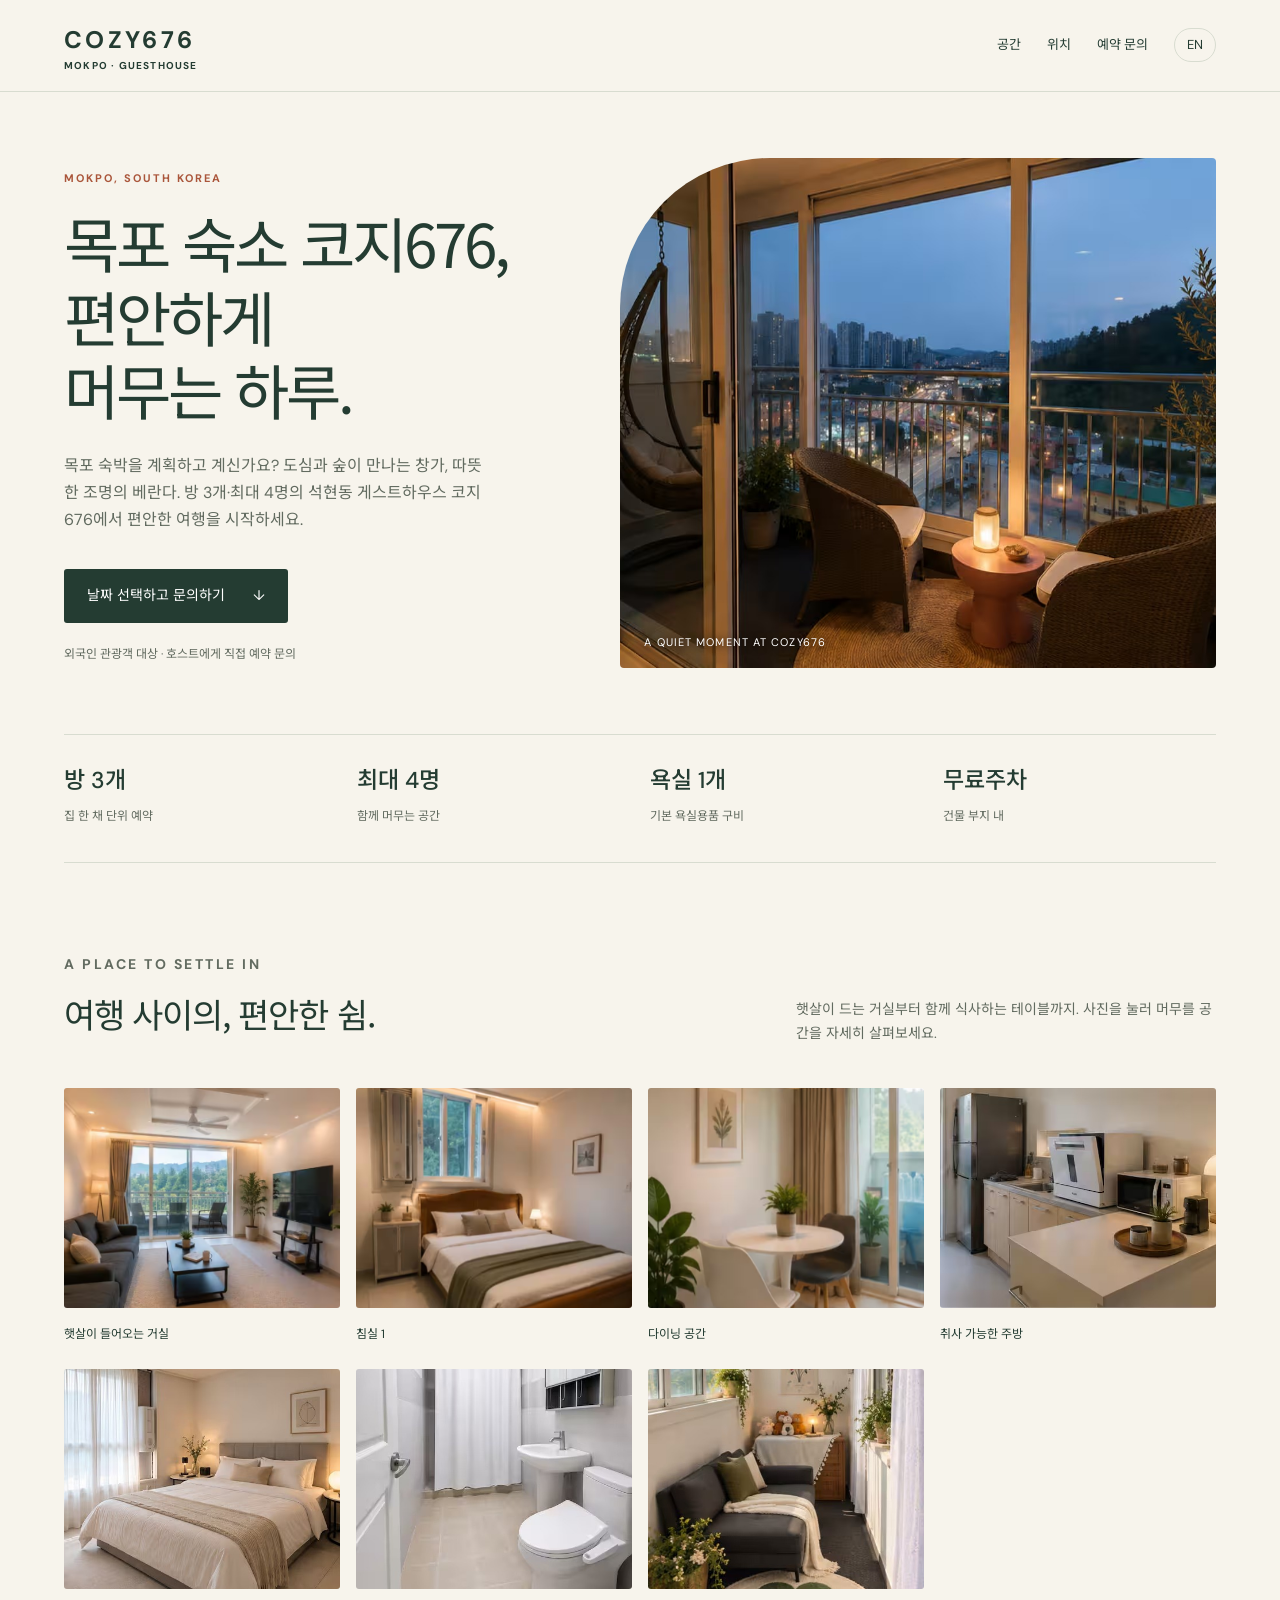
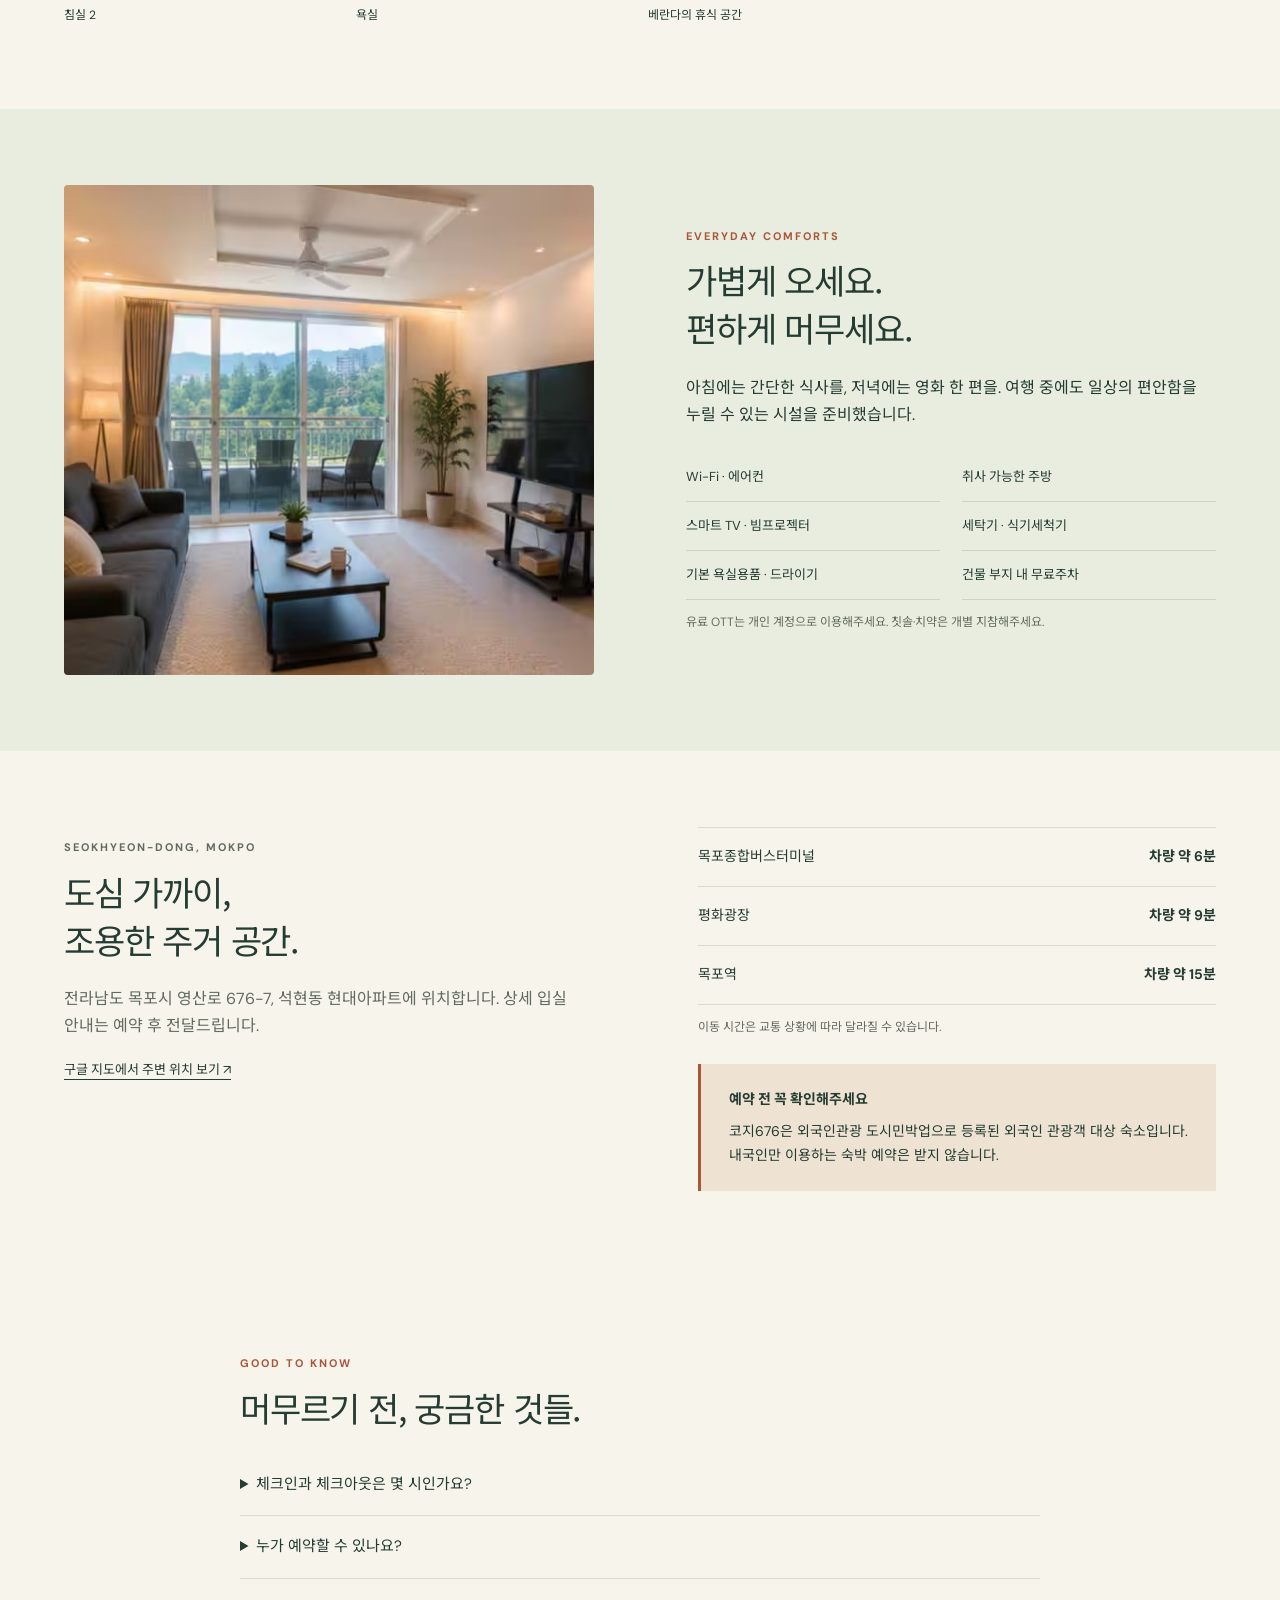
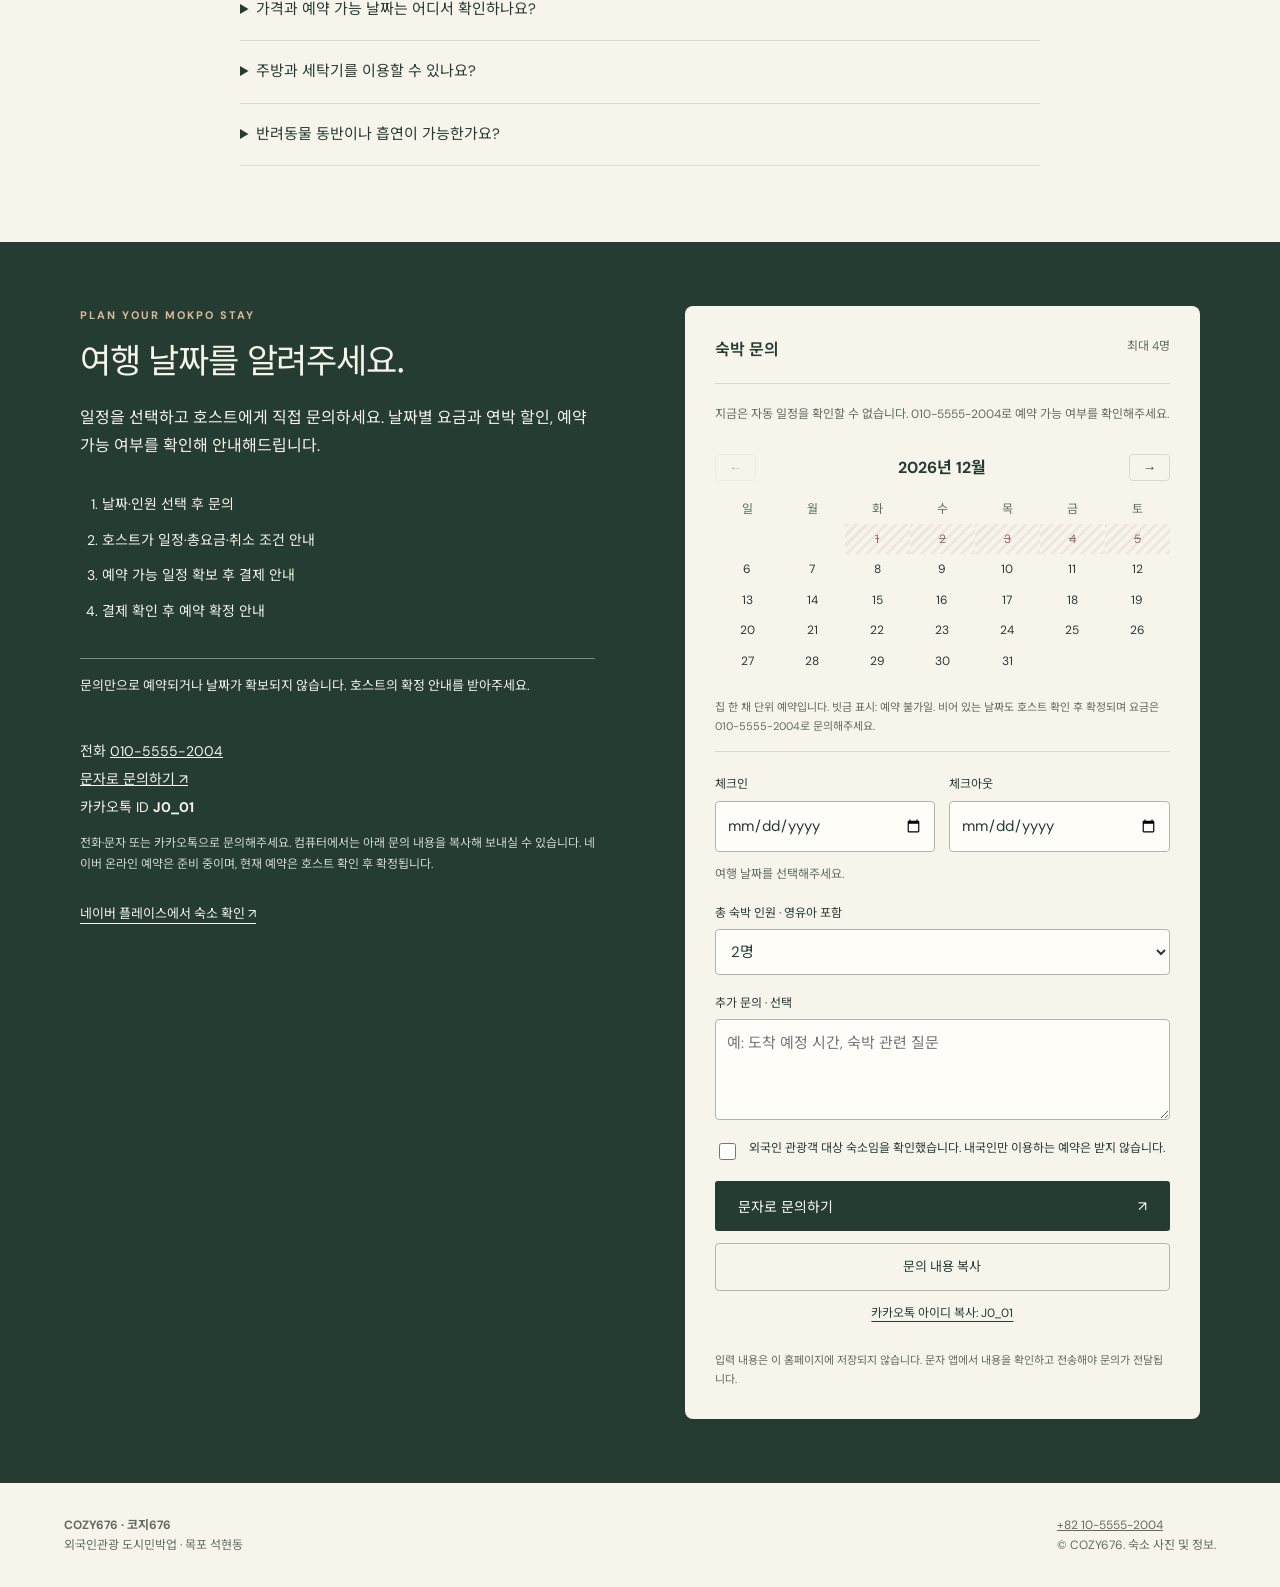
==== commit eb07d83e: "Clarify one home per reservation with three rooms and maximum four guests" ====
--- a/index.html
+++ b/index.html
@@ -1,10 +1,10 @@
-<!doctype html><html lang="ko"><head><meta charset="utf-8"><meta name="viewport" content="width=device-width,initial-scale=1"><title>목포 숙소 코지676 | 석현동 게스트하우스 · COZY676</title><meta name="description" content="목포 석현동 코지676. 객실 3개, 최대 4명, 베란다와 주방, Wi-Fi, 무료주차를 갖춘 외국인 관광객 대상 게스트하우스입니다. 사진과 이용 안내를 확인하고 전화·문자로 숙박을 문의하고 네이버 플레이스에서 숙소 정보를 확인하세요."><meta name="robots" content="index,follow,max-image-preview:large"><link rel="canonical" href="https://cozy676-mokpo.onrender.com/"><link rel="alternate" hreflang="ko" href="https://cozy676-mokpo.onrender.com/"><link rel="alternate" hreflang="en" href="https://cozy676-mokpo.onrender.com/en/"><link rel="alternate" hreflang="x-default" href="https://cozy676-mokpo.onrender.com/en/"><meta property="og:type" content="website"><meta property="og:title" content="목포 숙소 코지676 | 석현동 게스트하우스 · COZY676"><meta property="og:description" content="목포 석현동 코지676. 객실 3개, 최대 4명, 베란다와 주방, Wi-Fi, 무료주차를 갖춘 외국인 관광객 대상 게스트하우스입니다. 사진과 이용 안내를 확인하고 전화·문자로 숙박을 문의하고 네이버 플레이스에서 숙소 정보를 확인하세요."><meta property="og:url" content="https://cozy676-mokpo.onrender.com/"><meta property="og:image" content="https://cozy676-mokpo.onrender.com/assets/balcony.jpg"><meta name="twitter:card" content="summary_large_image"><meta name="theme-color" content="#243c32"><link rel="icon" href="/assets/favicon.svg" type="image/svg+xml"><link rel="stylesheet" href="/assets/style.css"><link rel="preload" as="image" href="/assets/balcony.jpg"><script type="application/ld+json">{"@context":"https://schema.org","@type":"LodgingBusiness","name":"COZY676 · 코지676","url":"https://cozy676-mokpo.onrender.com/","description":"목포 석현동 코지676. 객실 3개, 최대 4명, 베란다와 주방, Wi-Fi, 무료주차를 갖춘 외국인 관광객 대상 게스트하우스입니다. 사진과 이용 안내를 확인하고 전화·문자로 숙박을 문의하고 네이버 플레이스에서 숙소 정보를 확인하세요.","image":["https://cozy676-mokpo.onrender.com/assets/balcony.jpg","https://cozy676-mokpo.onrender.com/assets/living.jpg","https://cozy676-mokpo.onrender.com/assets/bedroom-one.jpg","https://cozy676-mokpo.onrender.com/assets/dining.jpg","https://cozy676-mokpo.onrender.com/assets/kitchen.jpg"],"telephone":"+82-10-5555-2004","address":{"@type":"PostalAddress","streetAddress":"676-7 Yeongsan-ro, Seokhyeon-dong","addressLocality":"Mokpo-si","addressRegion":"Jeollanam-do","postalCode":"58606","addressCountry":"KR"},"checkinTime":"15:00","checkoutTime":"11:00","sameAs":["https://map.naver.com/p/entry/place/2040274069"],"amenityFeature":[{"@type":"LocationFeatureSpecification","name":"Wi-Fi & air conditioning","value":true},{"@type":"LocationFeatureSpecification","name":"Kitchen for home cooking","value":true},{"@type":"LocationFeatureSpecification","name":"Smart TV & projector","value":true},{"@type":"LocationFeatureSpecification","name":"Washing machine & dishwasher","value":true},{"@type":"LocationFeatureSpecification","name":"Bath essentials & hair dryer","value":true},{"@type":"LocationFeatureSpecification","name":"Free parking on premises","value":true}],"numberOfRooms":3,"additionalProperty":[{"@type":"PropertyValue","name":"숙소 최대 인원","value":4}]}</script><script type="module" src="/assets/availability.js"></script><script type="module" src="/assets/inquiry.js"></script><script src="/assets/site.js" defer></script></head><body>
+<!doctype html><html lang="ko"><head><meta charset="utf-8"><meta name="viewport" content="width=device-width,initial-scale=1"><title>목포 숙소 코지676 | 석현동 게스트하우스 · COZY676</title><meta name="description" content="목포 석현동 코지676. 방 3개, 최대 4명, 베란다와 주방, Wi-Fi, 무료주차를 갖춘 외국인 관광객 대상 게스트하우스입니다. 사진과 이용 안내를 확인하고 전화·문자로 숙박을 문의하고 네이버 플레이스에서 숙소 정보를 확인하세요."><meta name="robots" content="index,follow,max-image-preview:large"><link rel="canonical" href="https://cozy676-mokpo.onrender.com/"><link rel="alternate" hreflang="ko" href="https://cozy676-mokpo.onrender.com/"><link rel="alternate" hreflang="en" href="https://cozy676-mokpo.onrender.com/en/"><link rel="alternate" hreflang="x-default" href="https://cozy676-mokpo.onrender.com/en/"><meta property="og:type" content="website"><meta property="og:title" content="목포 숙소 코지676 | 석현동 게스트하우스 · COZY676"><meta property="og:description" content="목포 석현동 코지676. 방 3개, 최대 4명, 베란다와 주방, Wi-Fi, 무료주차를 갖춘 외국인 관광객 대상 게스트하우스입니다. 사진과 이용 안내를 확인하고 전화·문자로 숙박을 문의하고 네이버 플레이스에서 숙소 정보를 확인하세요."><meta property="og:url" content="https://cozy676-mokpo.onrender.com/"><meta property="og:image" content="https://cozy676-mokpo.onrender.com/assets/balcony.jpg"><meta name="twitter:card" content="summary_large_image"><meta name="theme-color" content="#243c32"><link rel="icon" href="/assets/favicon.svg" type="image/svg+xml"><link rel="stylesheet" href="/assets/style.css"><link rel="preload" as="image" href="/assets/balcony.jpg"><script type="application/ld+json">{"@context":"https://schema.org","@type":"LodgingBusiness","name":"COZY676 · 코지676","url":"https://cozy676-mokpo.onrender.com/","description":"목포 석현동 코지676. 방 3개, 최대 4명, 베란다와 주방, Wi-Fi, 무료주차를 갖춘 외국인 관광객 대상 게스트하우스입니다. 사진과 이용 안내를 확인하고 전화·문자로 숙박을 문의하고 네이버 플레이스에서 숙소 정보를 확인하세요.","image":["https://cozy676-mokpo.onrender.com/assets/balcony.jpg","https://cozy676-mokpo.onrender.com/assets/living.jpg","https://cozy676-mokpo.onrender.com/assets/bedroom-one.jpg","https://cozy676-mokpo.onrender.com/assets/dining.jpg","https://cozy676-mokpo.onrender.com/assets/kitchen.jpg"],"telephone":"+82-10-5555-2004","address":{"@type":"PostalAddress","streetAddress":"676-7 Yeongsan-ro, Seokhyeon-dong","addressLocality":"Mokpo-si","addressRegion":"Jeollanam-do","postalCode":"58606","addressCountry":"KR"},"checkinTime":"15:00","checkoutTime":"11:00","sameAs":["https://map.naver.com/p/entry/place/2040274069"],"amenityFeature":[{"@type":"LocationFeatureSpecification","name":"Wi-Fi & air conditioning","value":true},{"@type":"LocationFeatureSpecification","name":"Kitchen for home cooking","value":true},{"@type":"LocationFeatureSpecification","name":"Smart TV & projector","value":true},{"@type":"LocationFeatureSpecification","name":"Washing machine & dishwasher","value":true},{"@type":"LocationFeatureSpecification","name":"Bath essentials & hair dryer","value":true},{"@type":"LocationFeatureSpecification","name":"Free parking on premises","value":true}],"numberOfRooms":3,"additionalProperty":[{"@type":"PropertyValue","name":"숙소 최대 인원","value":4}]}</script><script type="module" src="/assets/availability.js"></script><script type="module" src="/assets/inquiry.js"></script><script src="/assets/site.js" defer></script></head><body>
 <a class="skip" href="#main">본문으로 이동</a><header><a class="logo" href="https://cozy676-mokpo.onrender.com/">COZY676<small>MOKPO · GUESTHOUSE</small></a><nav aria-label="주 메뉴"><a class="hide-mobile" href="#spaces">공간</a><a class="hide-mobile" href="#location">위치</a><a href="#booking">예약 문의</a><a class="language" href="/en/" lang="en">EN</a></nav></header>
-<main id="main"><div class="wrap"><section class="hero"><div><p class="eyebrow">MOKPO, SOUTH KOREA</p><h1>목포 숙소 코지676,<br>편안하게<br>머무는 하루.</h1><p class="lead">목포 숙박을 계획하고 계신가요? 도심과 숲이 만나는 창가, 따뜻한 조명의 베란다. 객실 3개·최대 4명의 석현동 게스트하우스 코지676에서 편안한 여행을 시작하세요.</p><a class="cta" href="#booking">날짜 선택하고 문의하기 <span aria-hidden="true">↓</span></a><p class="fine">외국인 관광객 대상 · 호스트에게 직접 예약 문의</p></div><figure class="hero-photo"><img src="/assets/balcony.jpg" alt="목포 코지676의 베란다에서 바라보는 저녁 풍경" width="1200" height="790" fetchpriority="high"><figcaption>A QUIET MOMENT AT COZY676</figcaption></figure></section>
-<div class="facts"><div><strong>객실 3개</strong><span>객실별 예약 · 공용 거실·주방</span></div><div><strong>최대 4명</strong><span>함께 머무는 공간</span></div><div><strong>욕실 1개</strong><span>기본 욕실용품 구비</span></div><div><strong>무료주차</strong><span>건물 부지 내</span></div></div>
+<main id="main"><div class="wrap"><section class="hero"><div><p class="eyebrow">MOKPO, SOUTH KOREA</p><h1>목포 숙소 코지676,<br>편안하게<br>머무는 하루.</h1><p class="lead">목포 숙박을 계획하고 계신가요? 도심과 숲이 만나는 창가, 따뜻한 조명의 베란다. 방 3개·최대 4명의 석현동 게스트하우스 코지676에서 편안한 여행을 시작하세요.</p><a class="cta" href="#booking">날짜 선택하고 문의하기 <span aria-hidden="true">↓</span></a><p class="fine">외국인 관광객 대상 · 호스트에게 직접 예약 문의</p></div><figure class="hero-photo"><img src="/assets/balcony.jpg" alt="목포 코지676의 베란다에서 바라보는 저녁 풍경" width="1200" height="790" fetchpriority="high"><figcaption>A QUIET MOMENT AT COZY676</figcaption></figure></section>
+<div class="facts"><div><strong>방 3개</strong><span>집 한 채 단위 예약</span></div><div><strong>최대 4명</strong><span>함께 머무는 공간</span></div><div><strong>욕실 1개</strong><span>기본 욕실용품 구비</span></div><div><strong>무료주차</strong><span>건물 부지 내</span></div></div>
 <section id="spaces"><div class="section-top"><div><p class="eyebrow">A PLACE TO SETTLE IN</p><h2>여행 사이의, 편안한 쉼.</h2></div><p>햇살이 드는 거실부터 함께 식사하는 테이블까지. 사진을 눌러 머무를 공간을 자세히 살펴보세요.</p></div><div class="gallery"><button data-photo="/assets/living.jpg" data-caption="햇살이 들어오는 거실" aria-label="햇살이 들어오는 거실 사진 크게 보기"><img src="/assets/living.jpg" alt="COZY676 햇살이 들어오는 거실" loading="lazy" width="480" height="420"><span>햇살이 들어오는 거실</span></button><button data-photo="/assets/bedroom-one.jpg" data-caption="침실 1" aria-label="침실 1 사진 크게 보기"><img src="/assets/bedroom-one.jpg" alt="COZY676 침실 1" loading="lazy" width="480" height="420"><span>침실 1</span></button><button data-photo="/assets/dining.jpg" data-caption="다이닝 공간" aria-label="다이닝 공간 사진 크게 보기"><img src="/assets/dining.jpg" alt="COZY676 다이닝 공간" loading="lazy" width="480" height="420"><span>다이닝 공간</span></button><button data-photo="/assets/kitchen.jpg" data-caption="취사 가능한 주방" aria-label="취사 가능한 주방 사진 크게 보기"><img src="/assets/kitchen.jpg" alt="COZY676 취사 가능한 주방" loading="lazy" width="480" height="420"><span>취사 가능한 주방</span></button><button data-photo="/assets/bedroom-two.jpg" data-caption="침실 2" aria-label="침실 2 사진 크게 보기"><img src="/assets/bedroom-two.jpg" alt="COZY676 침실 2" loading="lazy" width="480" height="420"><span>침실 2</span></button><button data-photo="/assets/bathroom.jpg" data-caption="욕실" aria-label="욕실 사진 크게 보기"><img src="/assets/bathroom.jpg" alt="COZY676 욕실" loading="lazy" width="480" height="420"><span>욕실</span></button><button data-photo="/assets/sunroom.jpg" data-caption="베란다의 휴식 공간" aria-label="베란다의 휴식 공간 사진 크게 보기"><img src="/assets/sunroom.jpg" alt="COZY676 베란다의 휴식 공간" loading="lazy" width="480" height="420"><span>베란다의 휴식 공간</span></button></div></section></div>
 <section class="feature"><div class="wrap split"><img src="/assets/living.jpg" alt="코지676의 거실과 베란다" loading="lazy" width="720" height="520"><div><p class="eyebrow">EVERYDAY COMFORTS</p><h2>가볍게 오세요.<br>편하게 머무세요.</h2><p>아침에는 간단한 식사를, 저녁에는 영화 한 편을. 여행 중에도 일상의 편안함을 누릴 수 있는 시설을 준비했습니다.</p><div class="amenities"><p>Wi-Fi · 에어컨</p><p>취사 가능한 주방</p><p>스마트 TV · 빔프로젝터</p><p>세탁기 · 식기세척기</p><p>기본 욕실용품 · 드라이기</p><p>건물 부지 내 무료주차</p></div><p class="fine">유료 OTT는 개인 계정으로 이용해주세요. 칫솔·치약은 개별 지참해주세요.</p></div></div></section>
 <div class="wrap"><section id="location" class="location"><div><p class="eyebrow">SEOKHYEON-DONG, MOKPO</p><h2>도심 가까이,<br>조용한 주거 공간.</h2><p>전라남도 목포시 영산로 676-7, 석현동 현대아파트에 위치합니다. 상세 입실 안내는 예약 후 전달드립니다.</p><a class="maplink" href="https://www.google.com/maps/search/?api=1&query=676-7+Yeongsan-ro+Mokpo+South+Korea" target="_blank" rel="noopener">구글 지도에서 주변 위치 보기 ↗</a></div><div><div class="journeys"><div><span>목포종합버스터미널</span><strong>차량 약 6분</strong></div><div><span>평화광장</span><strong>차량 약 9분</strong></div><div><span>목포역</span><strong>차량 약 15분</strong></div></div><p class="fine">이동 시간은 교통 상황에 따라 달라질 수 있습니다.</p><div class="notice"><strong>예약 전 꼭 확인해주세요</strong>코지676은 외국인관광 도시민박업으로 등록된 외국인 관광객 대상 숙소입니다. 내국인만 이용하는 숙박 예약은 받지 않습니다.</div></div></section>
-<section class="faq"><p class="eyebrow">GOOD TO KNOW</p><h2>머무르기 전, 궁금한 것들.</h2><details><summary>체크인과 체크아웃은 몇 시인가요?</summary><p>체크인은 오후 3시부터 오후 11시까지, 체크아웃은 오전 11시까지입니다. 입실 방법은 예약 후 안내합니다.</p></details><details><summary>누가 예약할 수 있나요?</summary><p>외국인관광 도시민박업으로 등록된 외국인 관광객 대상 숙소입니다. 내국인만 이용하는 숙박 예약은 받지 않습니다. 예약 전 이용 자격을 확인해주세요.</p></details><details><summary>가격과 예약 가능 날짜는 어디서 확인하나요?</summary><p>아래에서 날짜와 인원을 선택해 문의해주세요. 요금은 날짜와 숙박 기간에 따라 달라집니다. 호스트가 최신 예약 현황과 할인 적용 여부를 확인하고, 총요금·결제 방법·취소 조건을 안내합니다. 안내받은 조건을 확인하기 전에는 결제하지 마세요.</p></details><details><summary>주방과 세탁기를 이용할 수 있나요?</summary><p>객실별로 예약하는 게스트하우스이며 거실·주방 등은 다른 손님 또는 현장 호스트와 함께 이용합니다. 주방과 세탁기를 이용하실 수 있으며 사용한 식기와 조리도구는 정리해주세요.</p></details><details><summary>반려동물 동반이나 흡연이 가능한가요?</summary><p>반려동물 동반은 불가하며 실내와 베란다는 모두 금연입니다. 공동주택에 위치하므로 늦은 시간 소음과 파티를 삼가주세요.</p></details></section></div>
+<section class="faq"><p class="eyebrow">GOOD TO KNOW</p><h2>머무르기 전, 궁금한 것들.</h2><details><summary>체크인과 체크아웃은 몇 시인가요?</summary><p>체크인은 오후 3시부터 오후 11시까지, 체크아웃은 오전 11시까지입니다. 입실 방법은 예약 후 안내합니다.</p></details><details><summary>누가 예약할 수 있나요?</summary><p>외국인관광 도시민박업으로 등록된 외국인 관광객 대상 숙소입니다. 내국인만 이용하는 숙박 예약은 받지 않습니다. 예약 전 이용 자격을 확인해주세요.</p></details><details><summary>가격과 예약 가능 날짜는 어디서 확인하나요?</summary><p>아래에서 날짜와 인원을 선택해 문의해주세요. 요금은 날짜와 숙박 기간에 따라 달라집니다. 호스트가 최신 예약 현황과 할인 적용 여부를 확인하고, 총요금·결제 방법·취소 조건을 안내합니다. 안내받은 조건을 확인하기 전에는 결제하지 마세요.</p></details><details><summary>주방과 세탁기를 이용할 수 있나요?</summary><p>방 3개가 있는 집 한 채를 하나의 예약으로 이용합니다. 객실을 각각 판매하는 방식이 아닙니다. 거실과 주방, 세탁기를 이용하실 수 있으며 사용한 식기와 조리도구는 정리해주세요.</p></details><details><summary>반려동물 동반이나 흡연이 가능한가요?</summary><p>반려동물 동반은 불가하며 실내와 베란다는 모두 금연입니다. 공동주택에 위치하므로 늦은 시간 소음과 파티를 삼가주세요.</p></details></section></div>
 <section id="booking" class="booking"><div class="inquiry-wrap"><div class="inquiry-intro"><p class="eyebrow">PLAN YOUR MOKPO STAY</p><h2>여행 날짜를 알려주세요.</h2><p>일정을 선택하고 호스트에게 직접 문의하세요. 날짜별 요금과 연박 할인, 예약 가능 여부를 확인해 안내해드립니다.</p><ol class="booking-steps"><li>날짜·인원 선택 후 문의</li><li>호스트가 일정·총요금·취소 조건 안내</li><li>예약 가능 일정 확보 후 결제 안내</li><li>결제 확인 후 예약 확정 안내</li></ol><p class="inquiry-callout">문의만으로 예약되거나 날짜가 확보되지 않습니다. 호스트의 확정 안내를 받아주세요.</p><p class="contact-id">전화 <a href="tel:+821055552004">010-5555-2004</a><br><a href="sms:+821055552004">문자로 문의하기 ↗</a><br>카카오톡 ID <strong>J0_01</strong></p><p class="fine">전화·문자 또는 카카오톡으로 문의해주세요. 컴퓨터에서는 아래 문의 내용을 복사해 보내실 수 있습니다. 네이버 온라인 예약은 준비 중이며, 현재 예약은 호스트 확인 후 확정됩니다.</p><a class="airbnb-alternative" href="https://map.naver.com/p/entry/place/2040274069" target="_blank" rel="noopener noreferrer">네이버 플레이스에서 숙소 확인 ↗</a></div><form id="inquiry-form" class="inquiry-form"><div class="form-heading"><span>숙박 문의</span><span>최대 4명</span></div><div class="date-fields"><label for="checkin">체크인<input id="checkin" name="checkin" type="date" required></label><label for="checkout">체크아웃<input id="checkout" name="checkout" type="date" required></label></div><div id="stay-duration" class="stay-duration" aria-live="polite">여행 날짜를 선택해주세요.</div><label for="guests">총 숙박 인원 · 영유아 포함<select id="guests" name="guests"><option value="1">1명</option><option value="2" selected>2명</option><option value="3">3명</option><option value="4">4명</option></select></label><label for="guest-note">추가 문의 · 선택<textarea id="guest-note" name="note" rows="3" maxlength="500" placeholder="예: 도착 예정 시간, 숙박 관련 질문"></textarea></label><label class="eligibility"><input id="eligible" type="checkbox" required><span>외국인 관광객 대상 숙소임을 확인했습니다. 내국인만 이용하는 예약은 받지 않습니다.</span></label><button class="cta sms-button" type="submit">문자로 문의하기 <span aria-hidden="true">↗</span></button><button type="button" class="copy-enquiry" id="copy-enquiry">문의 내용 복사</button><button type="button" class="copy-id" id="copy-kakao-id">카카오톡 아이디 복사: J0_01</button><p id="inquiry-status" class="form-status" role="status" aria-live="polite"></p><div id="message-preview" hidden><label for="inquiry-message">문의 내용 · 복사해서 보내주세요<textarea id="inquiry-message" rows="7" readonly></textarea></label></div><p class="form-privacy">입력 내용은 이 홈페이지에 저장되지 않습니다. 문자 앱에서 내용을 확인하고 전송해야 문의가 전달됩니다.</p><noscript><p>문의 양식을 사용하려면 JavaScript를 켜주세요. 010-5555-2004로 전화·문자 문의하셔도 됩니다.</p></noscript></form></div></section></main>
 <footer><div><p><strong>COZY676 · 코지676</strong></p><p>외국인관광 도시민박업 · 목포 석현동</p></div><div><p><a href="tel:+821055552004">+82 10-5555-2004</a></p><p>© COZY676. 숙소 사진 및 정보.</p></div></footer><div class="sticky"><span>COZY676 · 목포 숙소</span><a class="cta" href="#booking">날짜 선택하고 문의하기 <span aria-hidden="true">↓</span></a></div><dialog aria-label="숙소 사진"><button data-close aria-label="닫기">×</button><img alt=""><p></p></dialog></body></html>
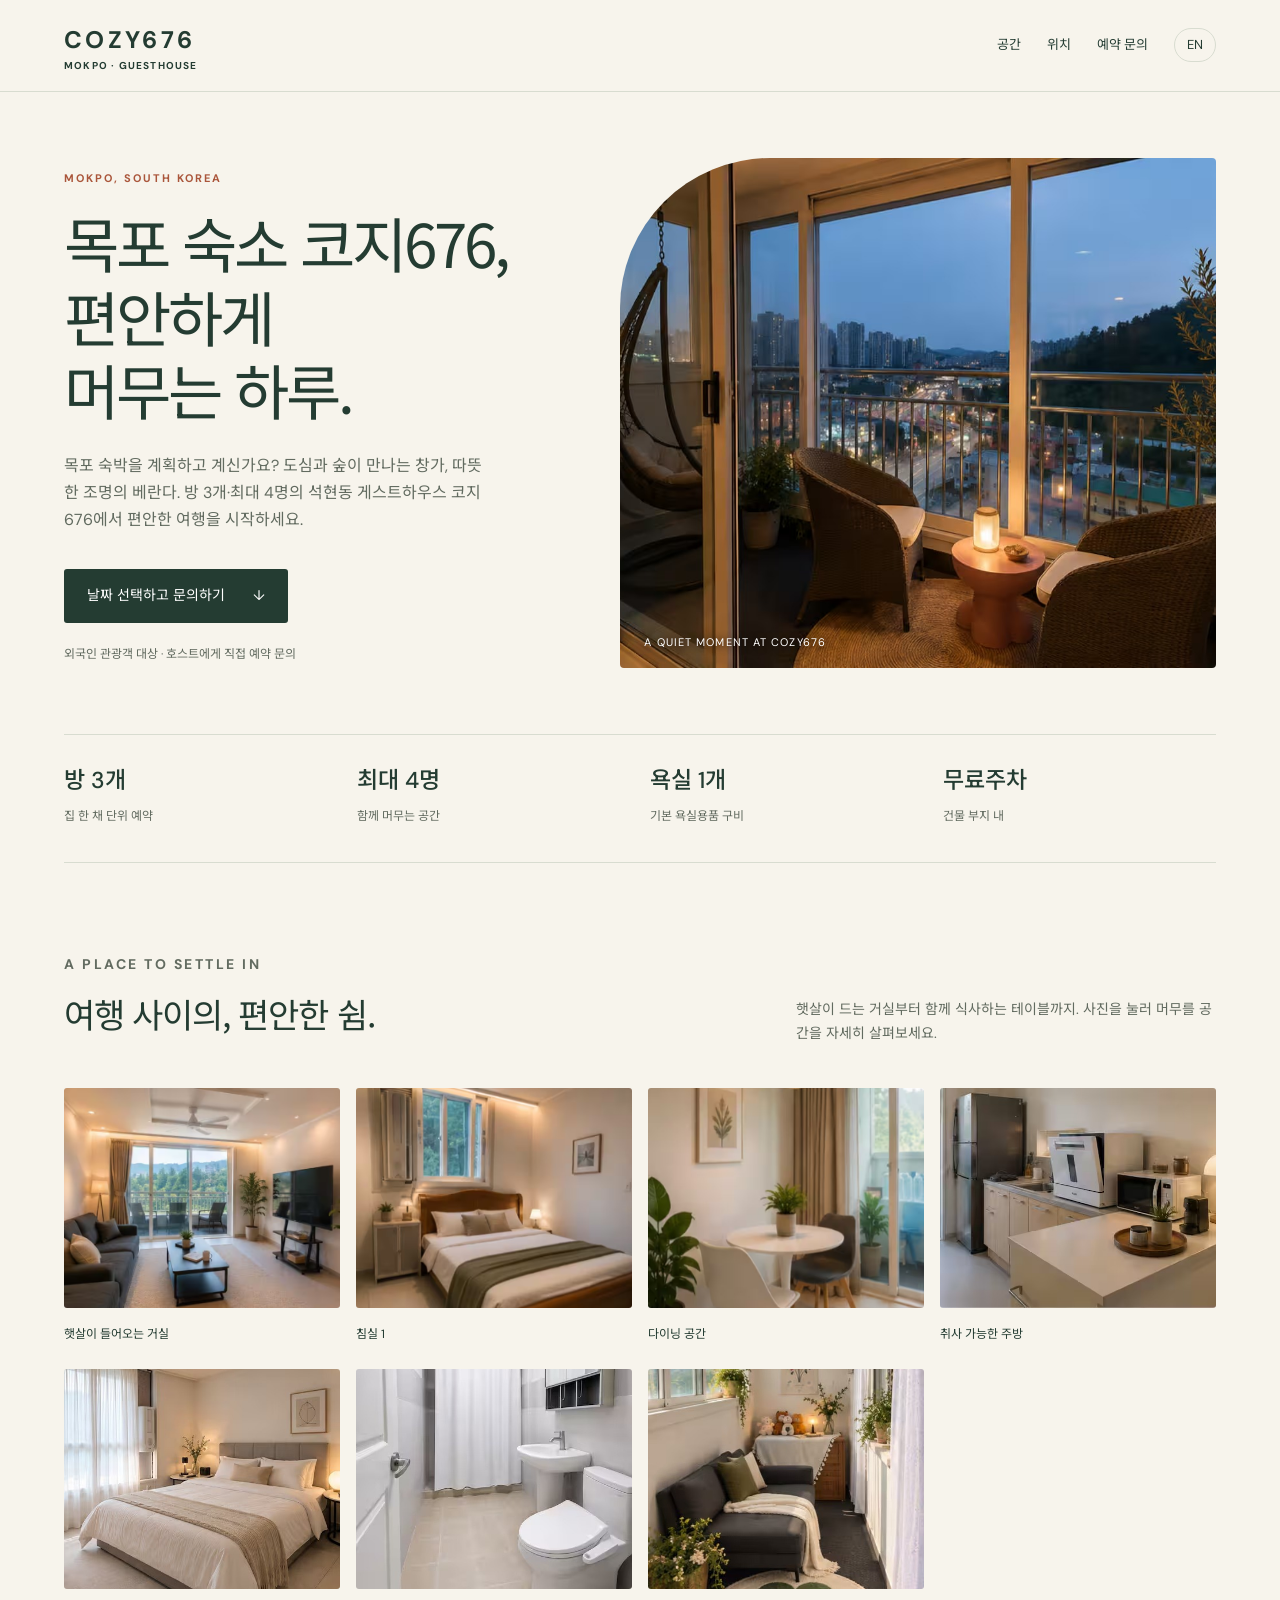
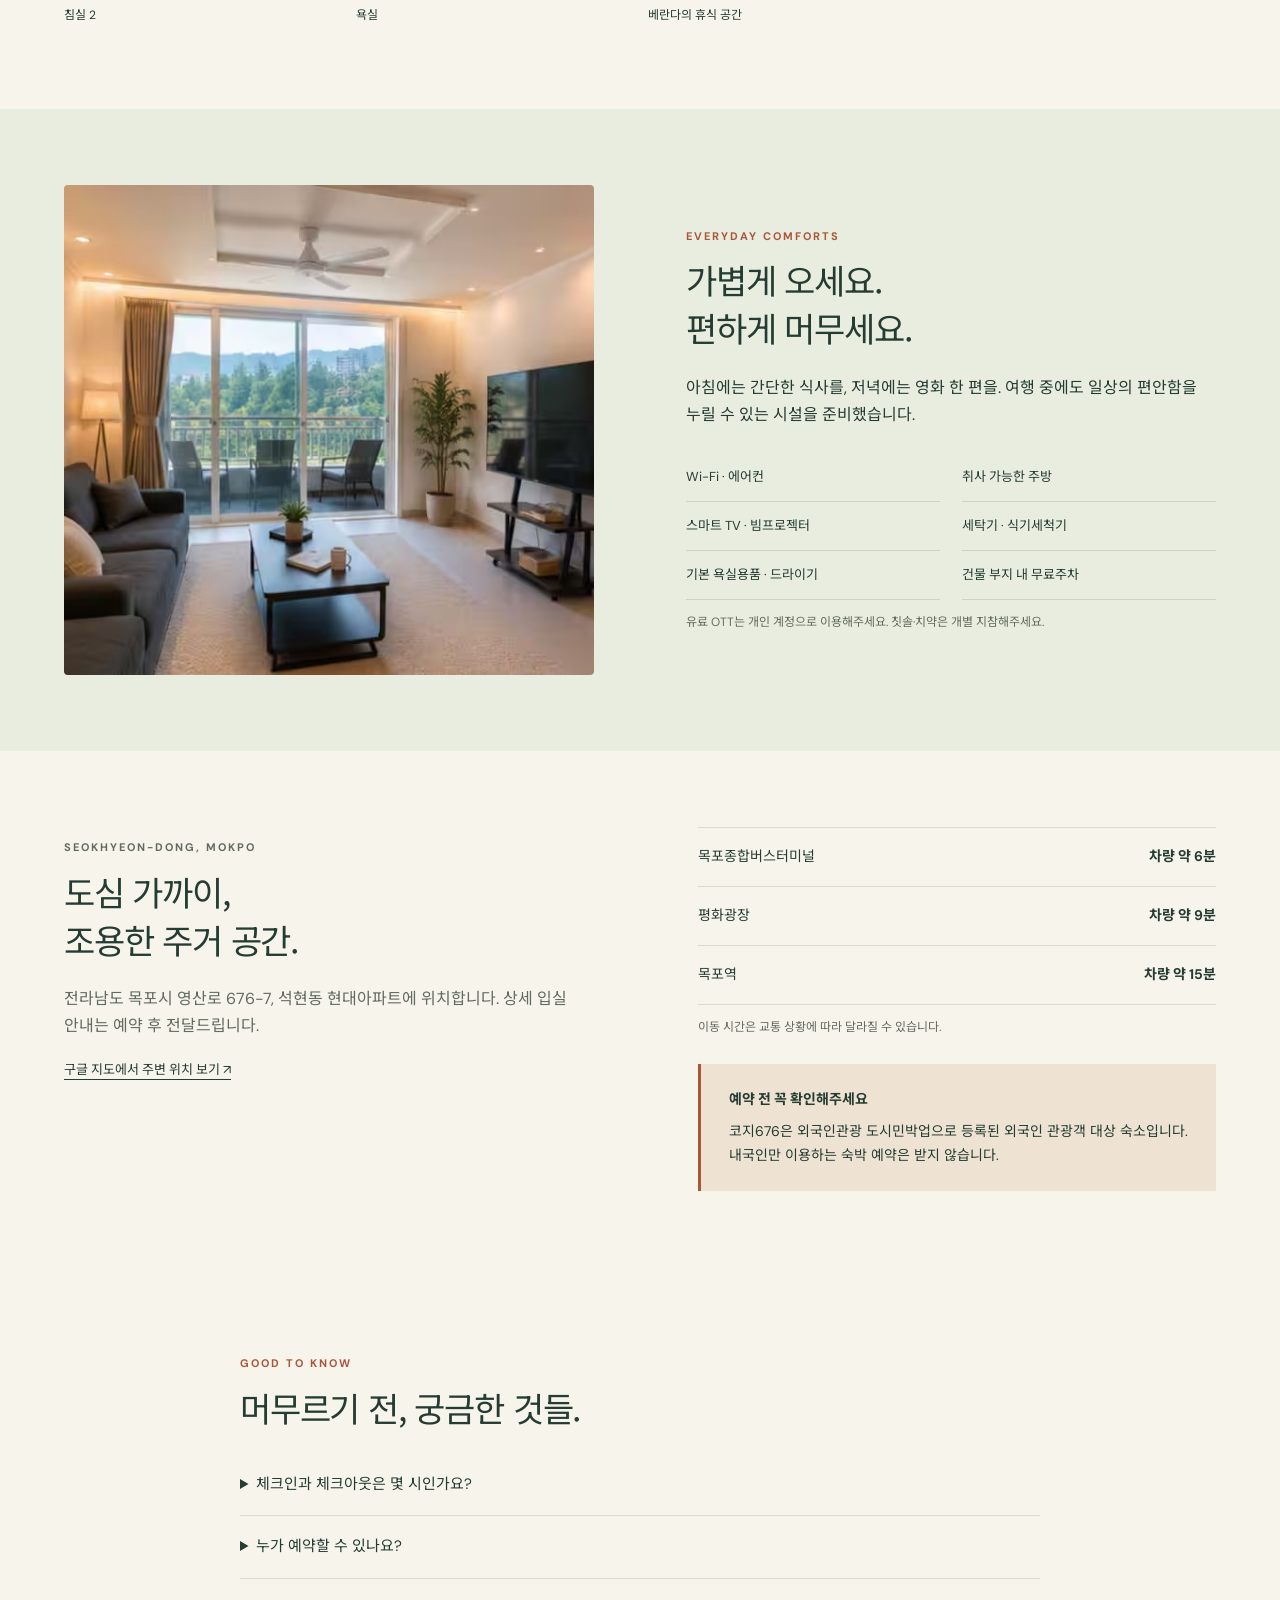
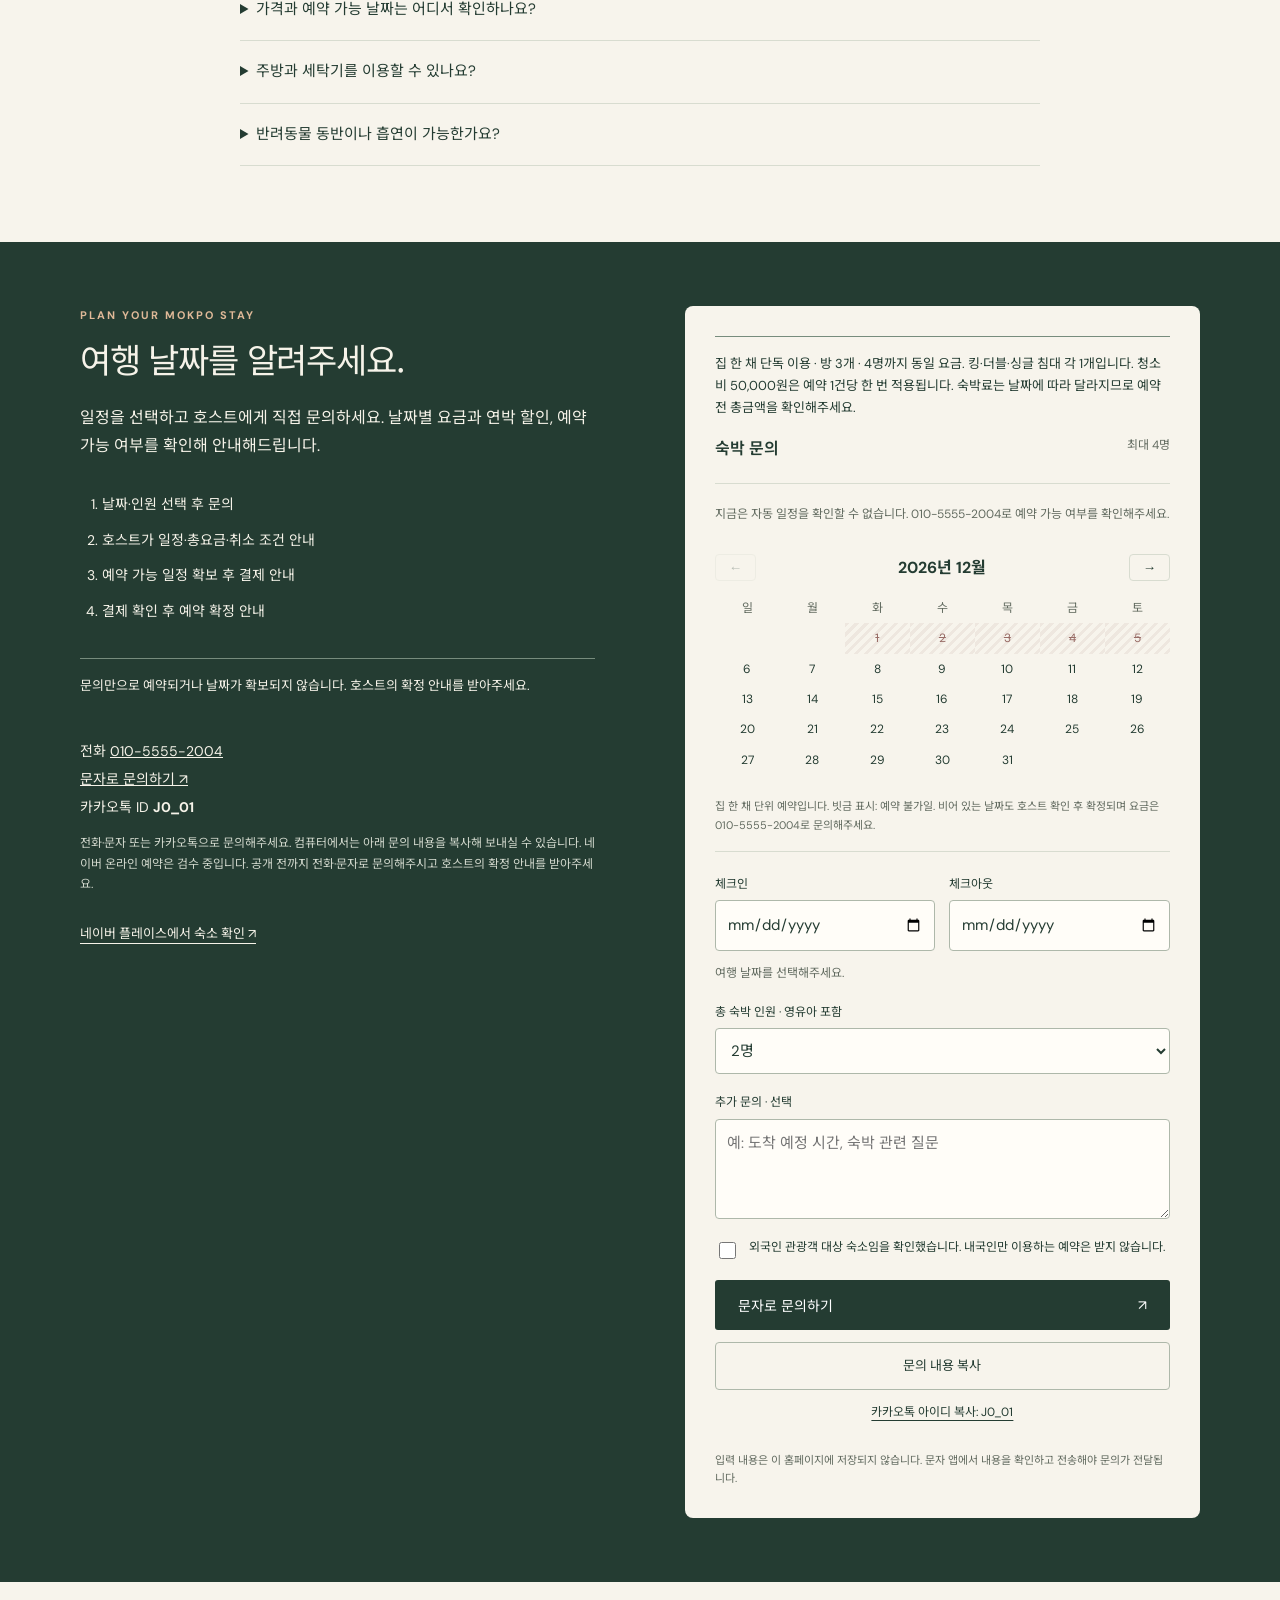
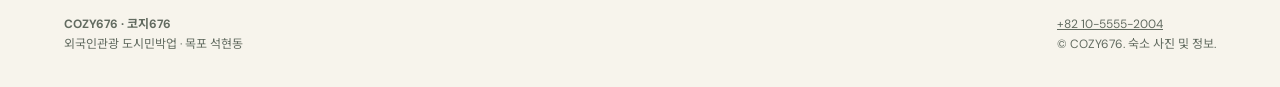
==== commit 9fe840bd: "Clarify flat home pricing, beds, cleaning fee and Naver review status" ====
--- a/index.html
+++ b/index.html
@@ -6,5 +6,5 @@
 <section class="feature"><div class="wrap split"><img src="/assets/living.jpg" alt="코지676의 거실과 베란다" loading="lazy" width="720" height="520"><div><p class="eyebrow">EVERYDAY COMFORTS</p><h2>가볍게 오세요.<br>편하게 머무세요.</h2><p>아침에는 간단한 식사를, 저녁에는 영화 한 편을. 여행 중에도 일상의 편안함을 누릴 수 있는 시설을 준비했습니다.</p><div class="amenities"><p>Wi-Fi · 에어컨</p><p>취사 가능한 주방</p><p>스마트 TV · 빔프로젝터</p><p>세탁기 · 식기세척기</p><p>기본 욕실용품 · 드라이기</p><p>건물 부지 내 무료주차</p></div><p class="fine">유료 OTT는 개인 계정으로 이용해주세요. 칫솔·치약은 개별 지참해주세요.</p></div></div></section>
 <div class="wrap"><section id="location" class="location"><div><p class="eyebrow">SEOKHYEON-DONG, MOKPO</p><h2>도심 가까이,<br>조용한 주거 공간.</h2><p>전라남도 목포시 영산로 676-7, 석현동 현대아파트에 위치합니다. 상세 입실 안내는 예약 후 전달드립니다.</p><a class="maplink" href="https://www.google.com/maps/search/?api=1&query=676-7+Yeongsan-ro+Mokpo+South+Korea" target="_blank" rel="noopener">구글 지도에서 주변 위치 보기 ↗</a></div><div><div class="journeys"><div><span>목포종합버스터미널</span><strong>차량 약 6분</strong></div><div><span>평화광장</span><strong>차량 약 9분</strong></div><div><span>목포역</span><strong>차량 약 15분</strong></div></div><p class="fine">이동 시간은 교통 상황에 따라 달라질 수 있습니다.</p><div class="notice"><strong>예약 전 꼭 확인해주세요</strong>코지676은 외국인관광 도시민박업으로 등록된 외국인 관광객 대상 숙소입니다. 내국인만 이용하는 숙박 예약은 받지 않습니다.</div></div></section>
 <section class="faq"><p class="eyebrow">GOOD TO KNOW</p><h2>머무르기 전, 궁금한 것들.</h2><details><summary>체크인과 체크아웃은 몇 시인가요?</summary><p>체크인은 오후 3시부터 오후 11시까지, 체크아웃은 오전 11시까지입니다. 입실 방법은 예약 후 안내합니다.</p></details><details><summary>누가 예약할 수 있나요?</summary><p>외국인관광 도시민박업으로 등록된 외국인 관광객 대상 숙소입니다. 내국인만 이용하는 숙박 예약은 받지 않습니다. 예약 전 이용 자격을 확인해주세요.</p></details><details><summary>가격과 예약 가능 날짜는 어디서 확인하나요?</summary><p>아래에서 날짜와 인원을 선택해 문의해주세요. 요금은 날짜와 숙박 기간에 따라 달라집니다. 호스트가 최신 예약 현황과 할인 적용 여부를 확인하고, 총요금·결제 방법·취소 조건을 안내합니다. 안내받은 조건을 확인하기 전에는 결제하지 마세요.</p></details><details><summary>주방과 세탁기를 이용할 수 있나요?</summary><p>방 3개가 있는 집 한 채를 하나의 예약으로 이용합니다. 객실을 각각 판매하는 방식이 아닙니다. 거실과 주방, 세탁기를 이용하실 수 있으며 사용한 식기와 조리도구는 정리해주세요.</p></details><details><summary>반려동물 동반이나 흡연이 가능한가요?</summary><p>반려동물 동반은 불가하며 실내와 베란다는 모두 금연입니다. 공동주택에 위치하므로 늦은 시간 소음과 파티를 삼가주세요.</p></details></section></div>
-<section id="booking" class="booking"><div class="inquiry-wrap"><div class="inquiry-intro"><p class="eyebrow">PLAN YOUR MOKPO STAY</p><h2>여행 날짜를 알려주세요.</h2><p>일정을 선택하고 호스트에게 직접 문의하세요. 날짜별 요금과 연박 할인, 예약 가능 여부를 확인해 안내해드립니다.</p><ol class="booking-steps"><li>날짜·인원 선택 후 문의</li><li>호스트가 일정·총요금·취소 조건 안내</li><li>예약 가능 일정 확보 후 결제 안내</li><li>결제 확인 후 예약 확정 안내</li></ol><p class="inquiry-callout">문의만으로 예약되거나 날짜가 확보되지 않습니다. 호스트의 확정 안내를 받아주세요.</p><p class="contact-id">전화 <a href="tel:+821055552004">010-5555-2004</a><br><a href="sms:+821055552004">문자로 문의하기 ↗</a><br>카카오톡 ID <strong>J0_01</strong></p><p class="fine">전화·문자 또는 카카오톡으로 문의해주세요. 컴퓨터에서는 아래 문의 내용을 복사해 보내실 수 있습니다. 네이버 온라인 예약은 준비 중이며, 현재 예약은 호스트 확인 후 확정됩니다.</p><a class="airbnb-alternative" href="https://map.naver.com/p/entry/place/2040274069" target="_blank" rel="noopener noreferrer">네이버 플레이스에서 숙소 확인 ↗</a></div><form id="inquiry-form" class="inquiry-form"><div class="form-heading"><span>숙박 문의</span><span>최대 4명</span></div><div class="date-fields"><label for="checkin">체크인<input id="checkin" name="checkin" type="date" required></label><label for="checkout">체크아웃<input id="checkout" name="checkout" type="date" required></label></div><div id="stay-duration" class="stay-duration" aria-live="polite">여행 날짜를 선택해주세요.</div><label for="guests">총 숙박 인원 · 영유아 포함<select id="guests" name="guests"><option value="1">1명</option><option value="2" selected>2명</option><option value="3">3명</option><option value="4">4명</option></select></label><label for="guest-note">추가 문의 · 선택<textarea id="guest-note" name="note" rows="3" maxlength="500" placeholder="예: 도착 예정 시간, 숙박 관련 질문"></textarea></label><label class="eligibility"><input id="eligible" type="checkbox" required><span>외국인 관광객 대상 숙소임을 확인했습니다. 내국인만 이용하는 예약은 받지 않습니다.</span></label><button class="cta sms-button" type="submit">문자로 문의하기 <span aria-hidden="true">↗</span></button><button type="button" class="copy-enquiry" id="copy-enquiry">문의 내용 복사</button><button type="button" class="copy-id" id="copy-kakao-id">카카오톡 아이디 복사: J0_01</button><p id="inquiry-status" class="form-status" role="status" aria-live="polite"></p><div id="message-preview" hidden><label for="inquiry-message">문의 내용 · 복사해서 보내주세요<textarea id="inquiry-message" rows="7" readonly></textarea></label></div><p class="form-privacy">입력 내용은 이 홈페이지에 저장되지 않습니다. 문자 앱에서 내용을 확인하고 전송해야 문의가 전달됩니다.</p><noscript><p>문의 양식을 사용하려면 JavaScript를 켜주세요. 010-5555-2004로 전화·문자 문의하셔도 됩니다.</p></noscript></form></div></section></main>
+<section id="booking" class="booking"><div class="inquiry-wrap"><div class="inquiry-intro"><p class="eyebrow">PLAN YOUR MOKPO STAY</p><h2>여행 날짜를 알려주세요.</h2><p>일정을 선택하고 호스트에게 직접 문의하세요. 날짜별 요금과 연박 할인, 예약 가능 여부를 확인해 안내해드립니다.</p><ol class="booking-steps"><li>날짜·인원 선택 후 문의</li><li>호스트가 일정·총요금·취소 조건 안내</li><li>예약 가능 일정 확보 후 결제 안내</li><li>결제 확인 후 예약 확정 안내</li></ol><p class="inquiry-callout">문의만으로 예약되거나 날짜가 확보되지 않습니다. 호스트의 확정 안내를 받아주세요.</p><p class="contact-id">전화 <a href="tel:+821055552004">010-5555-2004</a><br><a href="sms:+821055552004">문자로 문의하기 ↗</a><br>카카오톡 ID <strong>J0_01</strong></p><p class="fine">전화·문자 또는 카카오톡으로 문의해주세요. 컴퓨터에서는 아래 문의 내용을 복사해 보내실 수 있습니다. 네이버 온라인 예약은 검수 중입니다. 공개 전까지 전화·문자로 문의해주시고 호스트의 확정 안내를 받아주세요.</p><a class="airbnb-alternative" href="https://map.naver.com/p/entry/place/2040274069" target="_blank" rel="noopener noreferrer">네이버 플레이스에서 숙소 확인 ↗</a></div><form id="inquiry-form" class="inquiry-form"><p class="inquiry-callout">집 한 채 단독 이용 · 방 3개 · 4명까지 동일 요금. 킹·더블·싱글 침대 각 1개입니다. 청소비 50,000원은 예약 1건당 한 번 적용됩니다. 숙박료는 날짜에 따라 달라지므로 예약 전 총금액을 확인해주세요.</p><div class="form-heading"><span>숙박 문의</span><span>최대 4명</span></div><div class="date-fields"><label for="checkin">체크인<input id="checkin" name="checkin" type="date" required></label><label for="checkout">체크아웃<input id="checkout" name="checkout" type="date" required></label></div><div id="stay-duration" class="stay-duration" aria-live="polite">여행 날짜를 선택해주세요.</div><label for="guests">총 숙박 인원 · 영유아 포함<select id="guests" name="guests"><option value="1">1명</option><option value="2" selected>2명</option><option value="3">3명</option><option value="4">4명</option></select></label><label for="guest-note">추가 문의 · 선택<textarea id="guest-note" name="note" rows="3" maxlength="500" placeholder="예: 도착 예정 시간, 숙박 관련 질문"></textarea></label><label class="eligibility"><input id="eligible" type="checkbox" required><span>외국인 관광객 대상 숙소임을 확인했습니다. 내국인만 이용하는 예약은 받지 않습니다.</span></label><button class="cta sms-button" type="submit">문자로 문의하기 <span aria-hidden="true">↗</span></button><button type="button" class="copy-enquiry" id="copy-enquiry">문의 내용 복사</button><button type="button" class="copy-id" id="copy-kakao-id">카카오톡 아이디 복사: J0_01</button><p id="inquiry-status" class="form-status" role="status" aria-live="polite"></p><div id="message-preview" hidden><label for="inquiry-message">문의 내용 · 복사해서 보내주세요<textarea id="inquiry-message" rows="7" readonly></textarea></label></div><p class="form-privacy">입력 내용은 이 홈페이지에 저장되지 않습니다. 문자 앱에서 내용을 확인하고 전송해야 문의가 전달됩니다.</p><noscript><p>문의 양식을 사용하려면 JavaScript를 켜주세요. 010-5555-2004로 전화·문자 문의하셔도 됩니다.</p></noscript></form></div></section></main>
 <footer><div><p><strong>COZY676 · 코지676</strong></p><p>외국인관광 도시민박업 · 목포 석현동</p></div><div><p><a href="tel:+821055552004">+82 10-5555-2004</a></p><p>© COZY676. 숙소 사진 및 정보.</p></div></footer><div class="sticky"><span>COZY676 · 목포 숙소</span><a class="cta" href="#booking">날짜 선택하고 문의하기 <span aria-hidden="true">↓</span></a></div><dialog aria-label="숙소 사진"><button data-close aria-label="닫기">×</button><img alt=""><p></p></dialog></body></html>
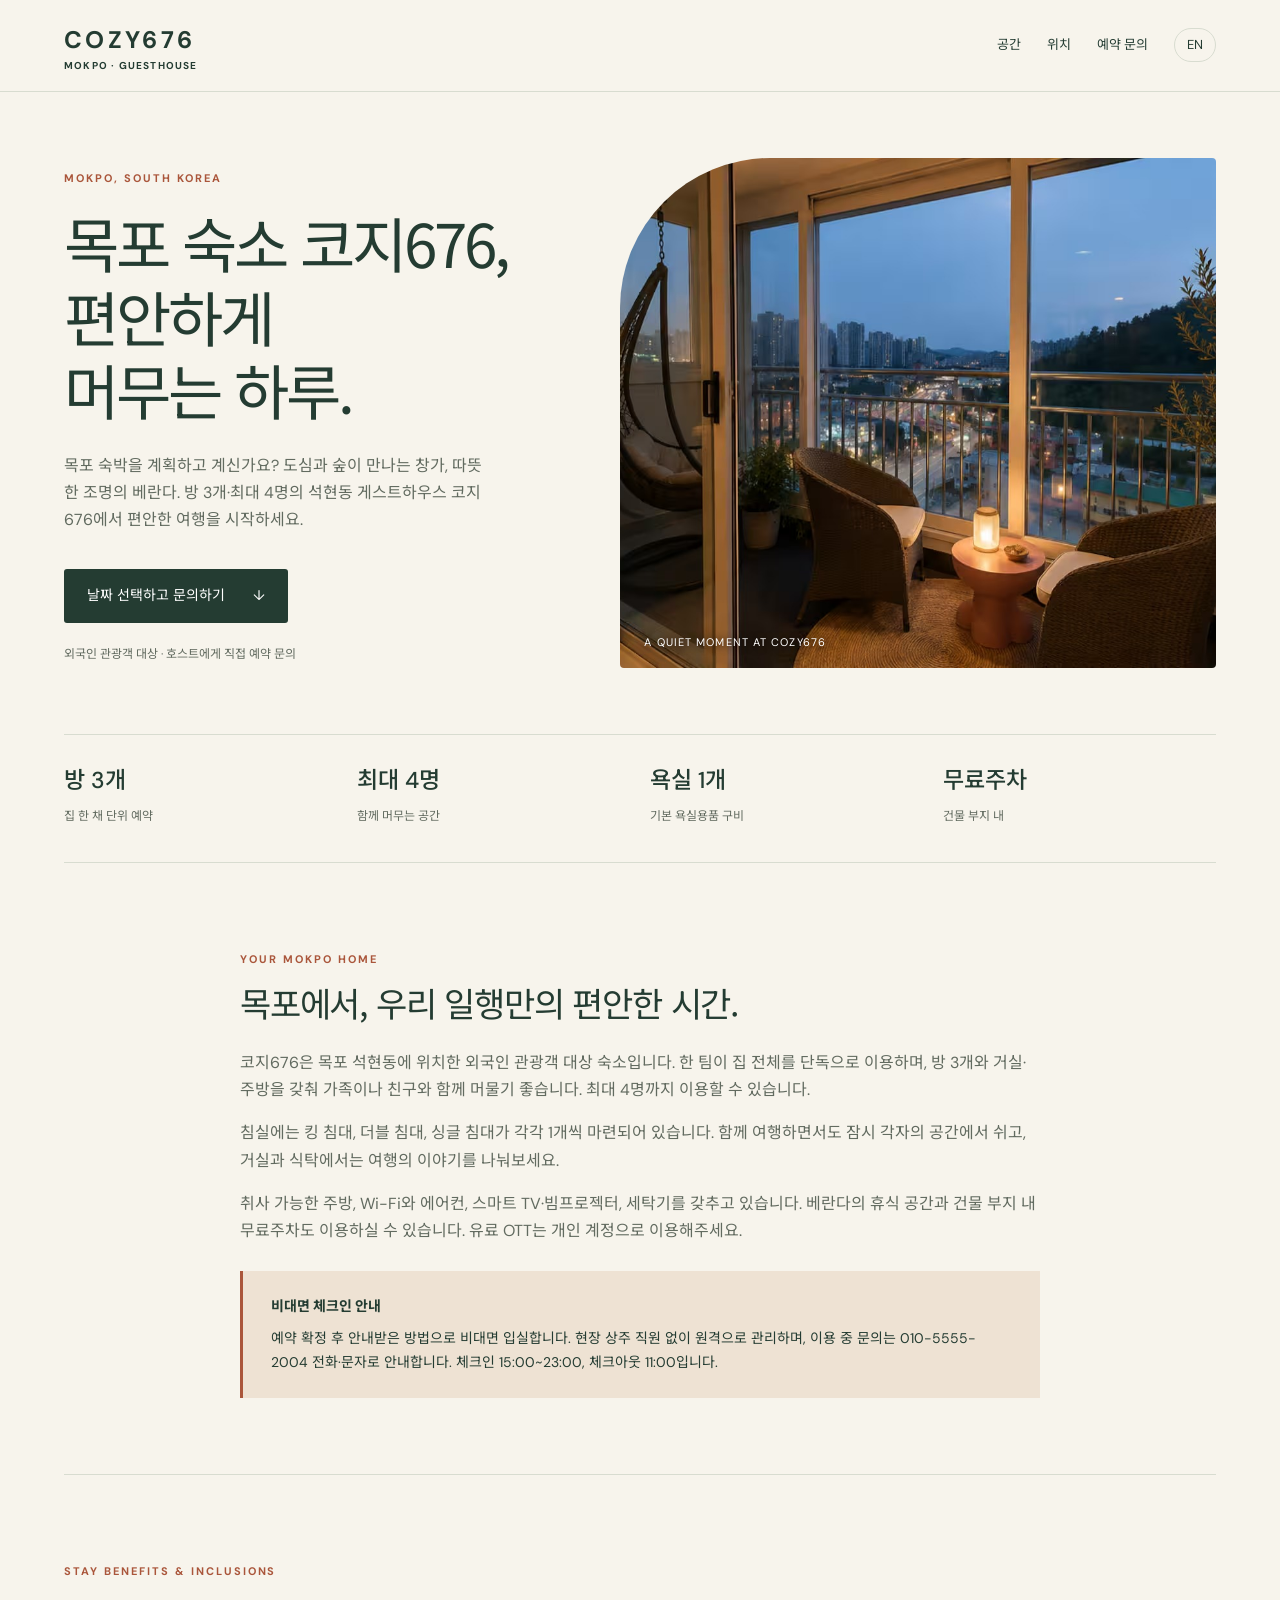
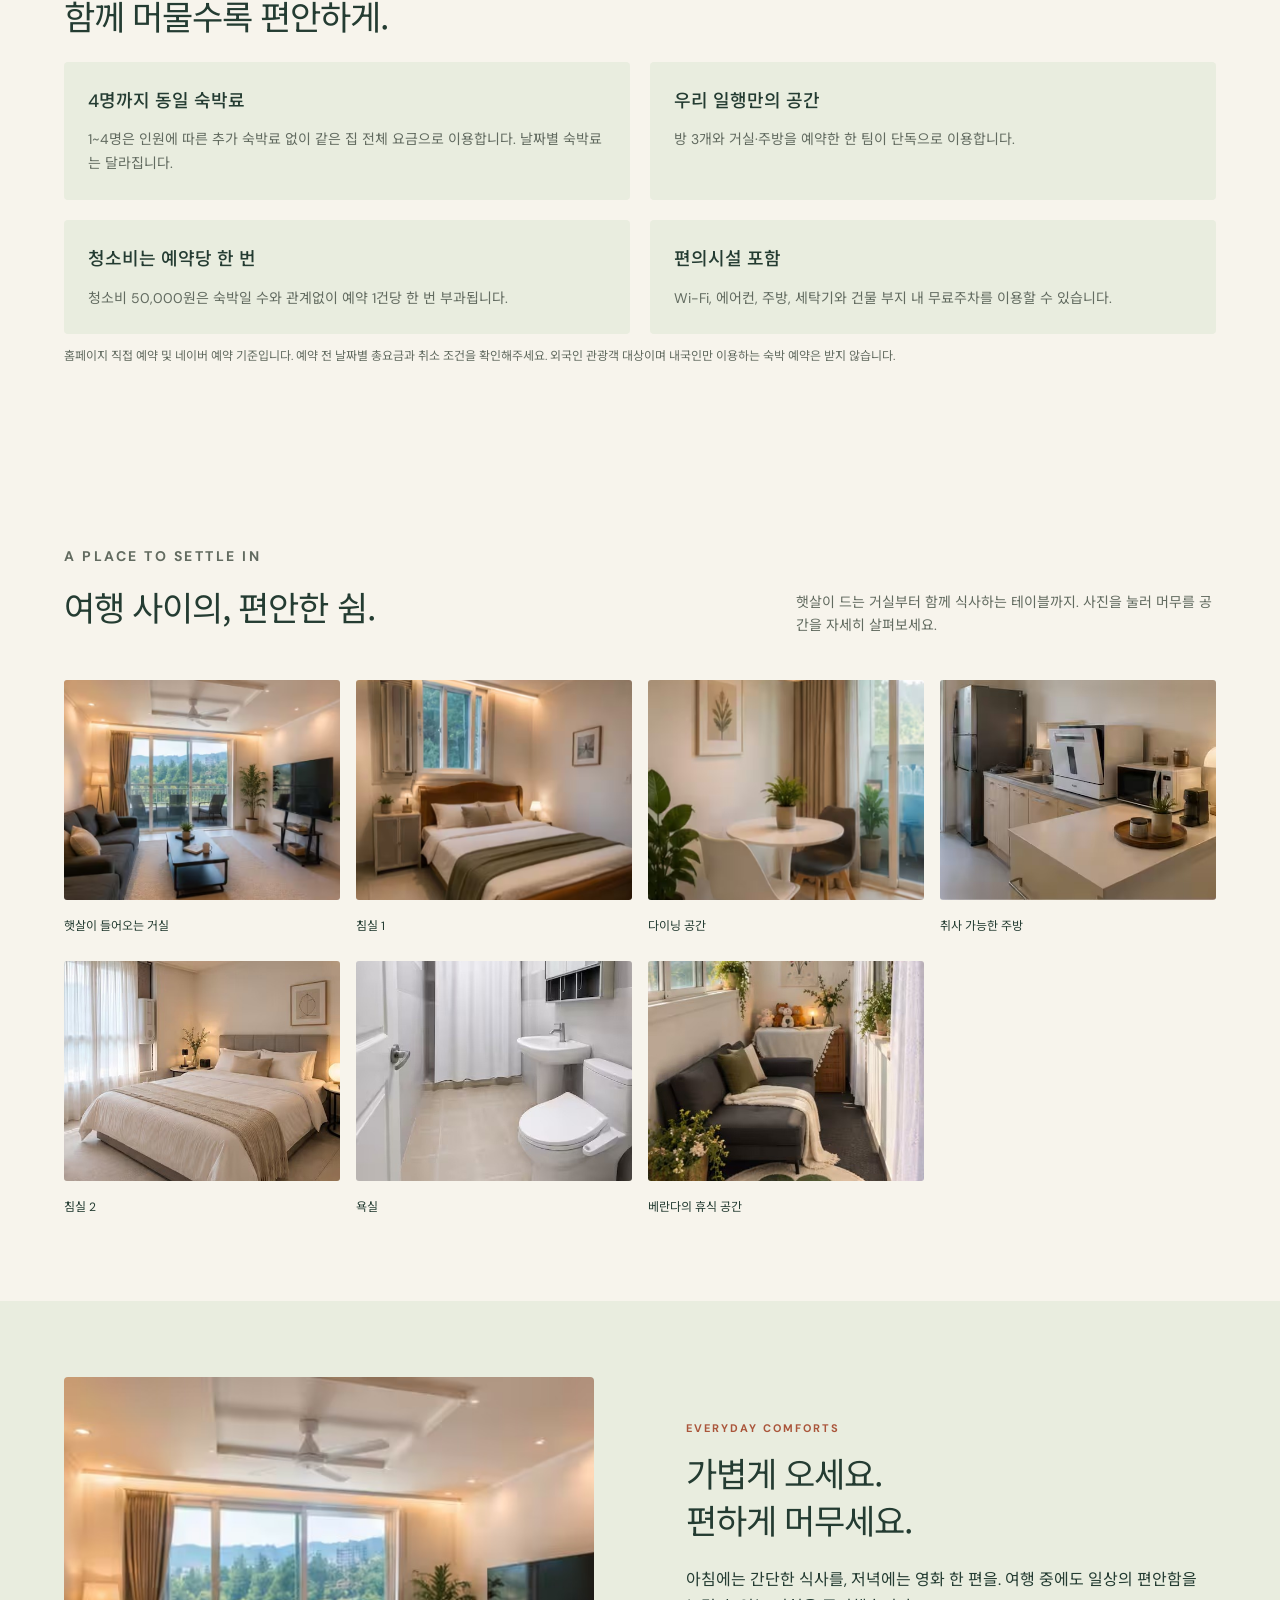
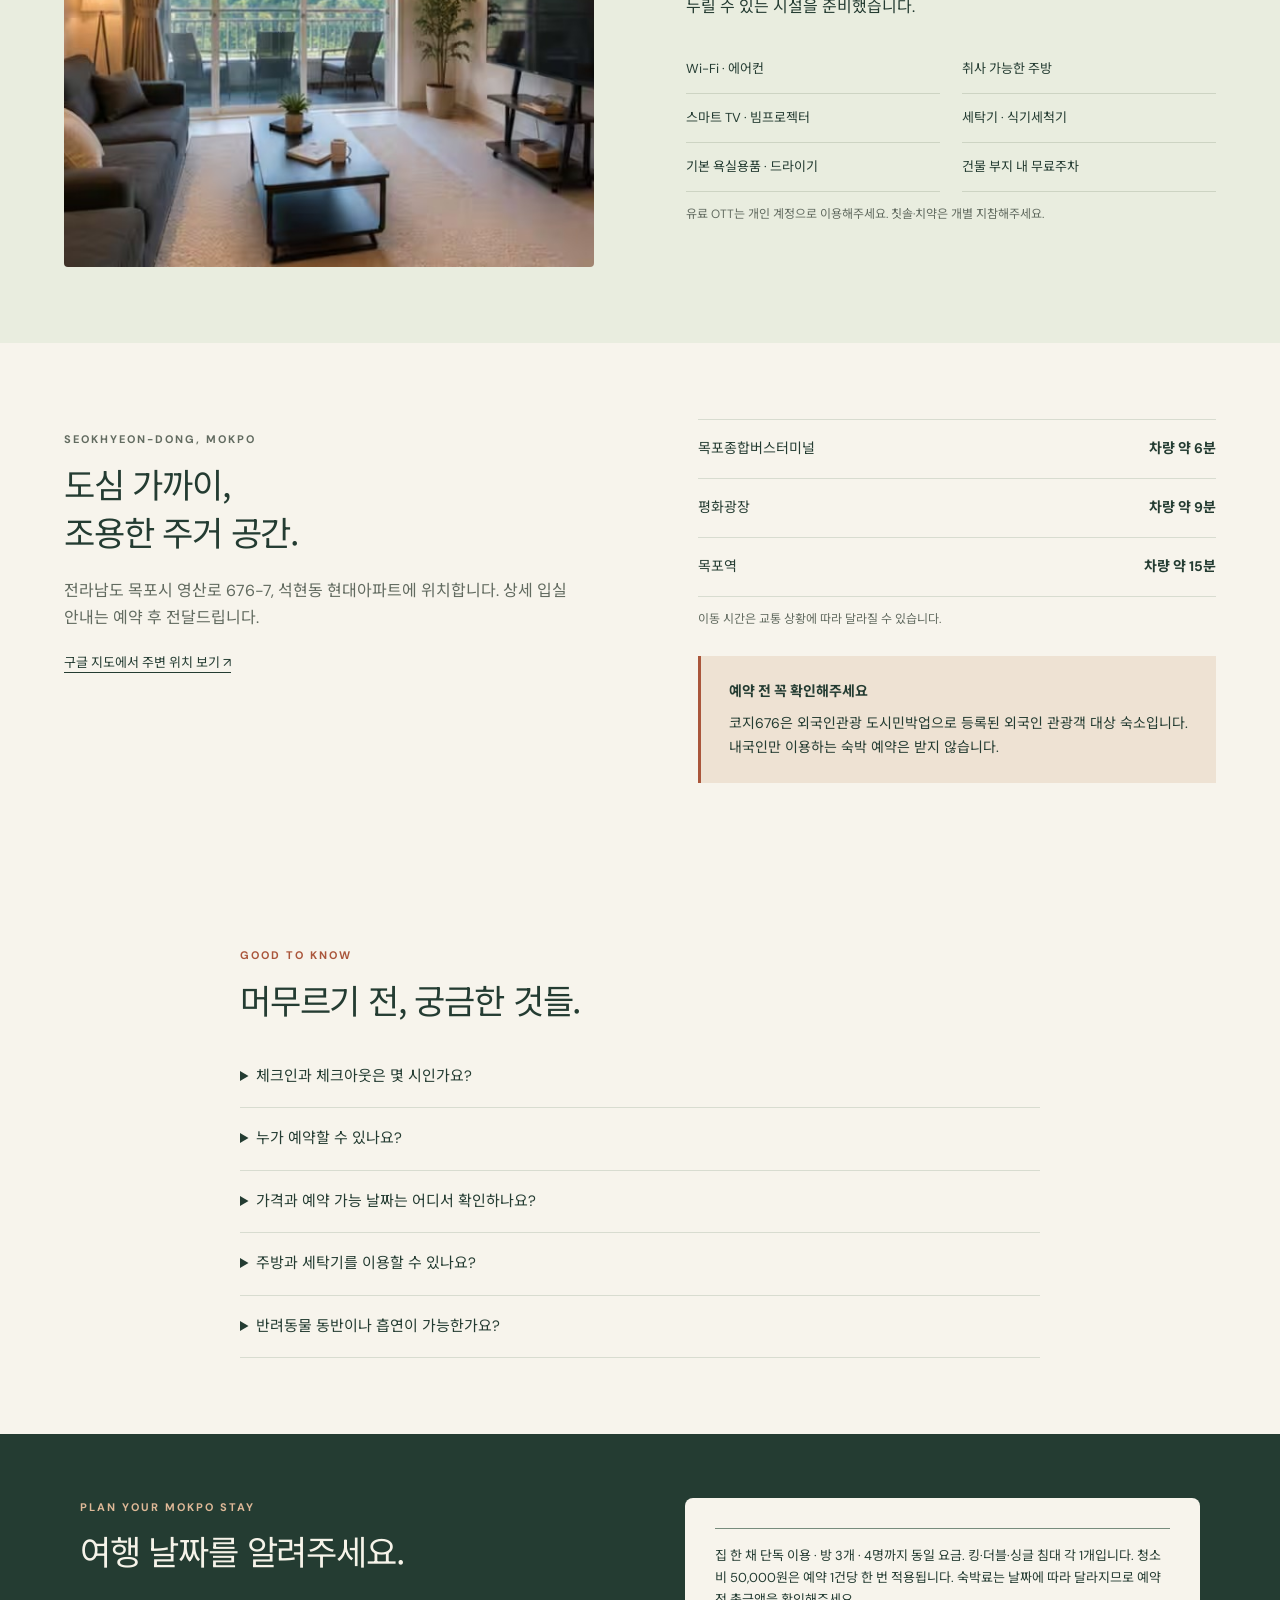
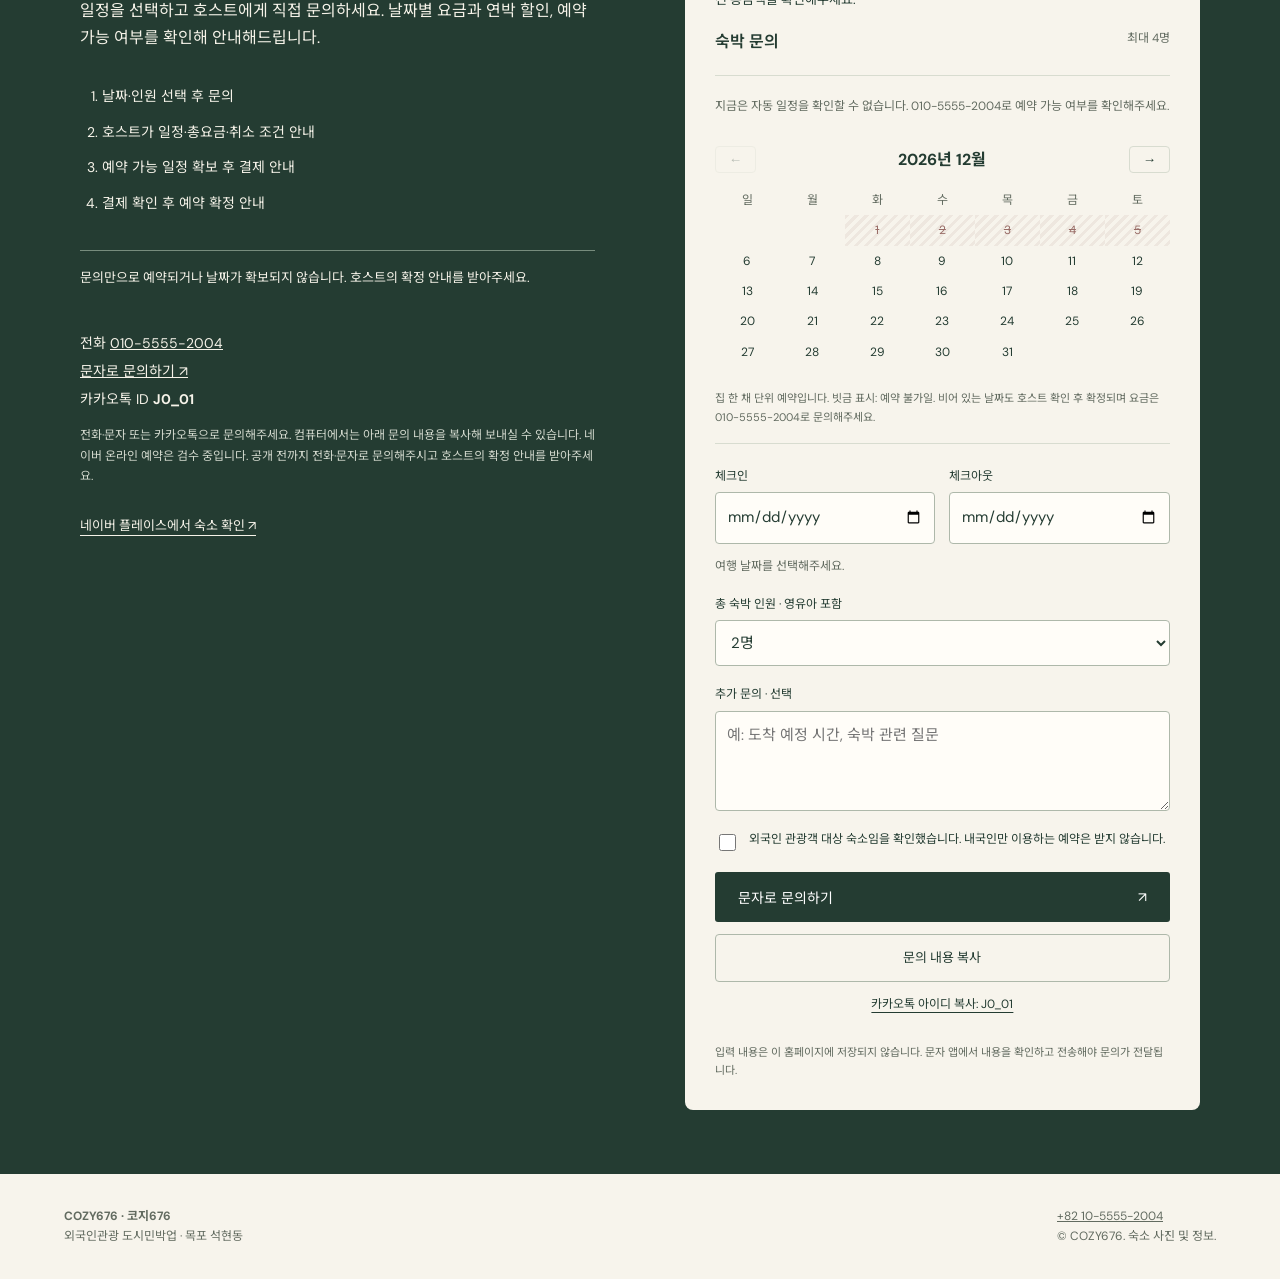
==== commit ee2a0db5: "Publish bilingual stay introduction, booking benefits and self check-in guidance" ====
--- a/index.html
+++ b/index.html
@@ -1,10 +1,10 @@
-<!doctype html><html lang="ko"><head><meta charset="utf-8"><meta name="viewport" content="width=device-width,initial-scale=1"><title>목포 숙소 코지676 | 석현동 게스트하우스 · COZY676</title><meta name="description" content="목포 석현동 코지676. 방 3개, 최대 4명, 베란다와 주방, Wi-Fi, 무료주차를 갖춘 외국인 관광객 대상 게스트하우스입니다. 사진과 이용 안내를 확인하고 전화·문자로 숙박을 문의하고 네이버 플레이스에서 숙소 정보를 확인하세요."><meta name="robots" content="index,follow,max-image-preview:large"><link rel="canonical" href="https://cozy676-mokpo.onrender.com/"><link rel="alternate" hreflang="ko" href="https://cozy676-mokpo.onrender.com/"><link rel="alternate" hreflang="en" href="https://cozy676-mokpo.onrender.com/en/"><link rel="alternate" hreflang="x-default" href="https://cozy676-mokpo.onrender.com/en/"><meta property="og:type" content="website"><meta property="og:title" content="목포 숙소 코지676 | 석현동 게스트하우스 · COZY676"><meta property="og:description" content="목포 석현동 코지676. 방 3개, 최대 4명, 베란다와 주방, Wi-Fi, 무료주차를 갖춘 외국인 관광객 대상 게스트하우스입니다. 사진과 이용 안내를 확인하고 전화·문자로 숙박을 문의하고 네이버 플레이스에서 숙소 정보를 확인하세요."><meta property="og:url" content="https://cozy676-mokpo.onrender.com/"><meta property="og:image" content="https://cozy676-mokpo.onrender.com/assets/balcony.jpg"><meta name="twitter:card" content="summary_large_image"><meta name="theme-color" content="#243c32"><link rel="icon" href="/assets/favicon.svg" type="image/svg+xml"><link rel="stylesheet" href="/assets/style.css"><link rel="preload" as="image" href="/assets/balcony.jpg"><script type="application/ld+json">{"@context":"https://schema.org","@type":"LodgingBusiness","name":"COZY676 · 코지676","url":"https://cozy676-mokpo.onrender.com/","description":"목포 석현동 코지676. 방 3개, 최대 4명, 베란다와 주방, Wi-Fi, 무료주차를 갖춘 외국인 관광객 대상 게스트하우스입니다. 사진과 이용 안내를 확인하고 전화·문자로 숙박을 문의하고 네이버 플레이스에서 숙소 정보를 확인하세요.","image":["https://cozy676-mokpo.onrender.com/assets/balcony.jpg","https://cozy676-mokpo.onrender.com/assets/living.jpg","https://cozy676-mokpo.onrender.com/assets/bedroom-one.jpg","https://cozy676-mokpo.onrender.com/assets/dining.jpg","https://cozy676-mokpo.onrender.com/assets/kitchen.jpg"],"telephone":"+82-10-5555-2004","address":{"@type":"PostalAddress","streetAddress":"676-7 Yeongsan-ro, Seokhyeon-dong","addressLocality":"Mokpo-si","addressRegion":"Jeollanam-do","postalCode":"58606","addressCountry":"KR"},"checkinTime":"15:00","checkoutTime":"11:00","sameAs":["https://map.naver.com/p/entry/place/2040274069"],"amenityFeature":[{"@type":"LocationFeatureSpecification","name":"Wi-Fi & air conditioning","value":true},{"@type":"LocationFeatureSpecification","name":"Kitchen for home cooking","value":true},{"@type":"LocationFeatureSpecification","name":"Smart TV & projector","value":true},{"@type":"LocationFeatureSpecification","name":"Washing machine & dishwasher","value":true},{"@type":"LocationFeatureSpecification","name":"Bath essentials & hair dryer","value":true},{"@type":"LocationFeatureSpecification","name":"Free parking on premises","value":true}],"numberOfRooms":3,"additionalProperty":[{"@type":"PropertyValue","name":"숙소 최대 인원","value":4}]}</script><script type="module" src="/assets/availability.js"></script><script type="module" src="/assets/inquiry.js"></script><script src="/assets/site.js" defer></script></head><body>
+<!doctype html><html lang="ko"><head><meta charset="utf-8"><meta name="viewport" content="width=device-width,initial-scale=1"><title>목포 숙소 코지676 | 석현동 게스트하우스 · COZY676</title><meta name="description" content="목포 석현동 숙소 코지676. 방 3개·최대 4명, 한 팀 단독 이용과 비대면 체크인. 주방·Wi-Fi·무료주차를 갖춘 외국인 관광객 대상 숙박 공간입니다. 전화·문자로 예약 문의하세요."><meta name="robots" content="index,follow,max-image-preview:large"><link rel="canonical" href="https://cozy676-mokpo.onrender.com/"><link rel="alternate" hreflang="ko" href="https://cozy676-mokpo.onrender.com/"><link rel="alternate" hreflang="en" href="https://cozy676-mokpo.onrender.com/en/"><link rel="alternate" hreflang="x-default" href="https://cozy676-mokpo.onrender.com/en/"><meta property="og:type" content="website"><meta property="og:title" content="목포 숙소 코지676 | 석현동 게스트하우스 · COZY676"><meta property="og:description" content="목포 석현동 숙소 코지676. 방 3개·최대 4명, 한 팀 단독 이용과 비대면 체크인. 주방·Wi-Fi·무료주차를 갖춘 외국인 관광객 대상 숙박 공간입니다. 전화·문자로 예약 문의하세요."><meta property="og:url" content="https://cozy676-mokpo.onrender.com/"><meta property="og:image" content="https://cozy676-mokpo.onrender.com/assets/balcony.jpg"><meta name="twitter:card" content="summary_large_image"><meta name="theme-color" content="#243c32"><link rel="icon" href="/assets/favicon.svg" type="image/svg+xml"><link rel="stylesheet" href="/assets/style.css"><link rel="preload" as="image" href="/assets/balcony.jpg"><script type="application/ld+json">{"@context":"https://schema.org","@type":"LodgingBusiness","name":"COZY676 · 코지676","url":"https://cozy676-mokpo.onrender.com/","description":"목포 석현동 숙소 코지676. 방 3개·최대 4명, 한 팀 단독 이용과 비대면 체크인. 주방·Wi-Fi·무료주차를 갖춘 외국인 관광객 대상 숙박 공간입니다. 전화·문자로 예약 문의하세요.","image":["https://cozy676-mokpo.onrender.com/assets/balcony.jpg","https://cozy676-mokpo.onrender.com/assets/living.jpg","https://cozy676-mokpo.onrender.com/assets/bedroom-one.jpg","https://cozy676-mokpo.onrender.com/assets/dining.jpg","https://cozy676-mokpo.onrender.com/assets/kitchen.jpg"],"telephone":"+82-10-5555-2004","address":{"@type":"PostalAddress","streetAddress":"676-7 Yeongsan-ro, Seokhyeon-dong","addressLocality":"Mokpo-si","addressRegion":"Jeollanam-do","postalCode":"58606","addressCountry":"KR"},"checkinTime":"15:00","checkoutTime":"11:00","sameAs":["https://map.naver.com/p/entry/place/2040274069"],"amenityFeature":[{"@type":"LocationFeatureSpecification","name":"Wi-Fi & air conditioning","value":true},{"@type":"LocationFeatureSpecification","name":"Kitchen for home cooking","value":true},{"@type":"LocationFeatureSpecification","name":"Smart TV & projector","value":true},{"@type":"LocationFeatureSpecification","name":"Washing machine & dishwasher","value":true},{"@type":"LocationFeatureSpecification","name":"Bath essentials & hair dryer","value":true},{"@type":"LocationFeatureSpecification","name":"Free parking on premises","value":true}],"numberOfRooms":3,"additionalProperty":[{"@type":"PropertyValue","name":"숙소 최대 인원","value":4}]}</script><script type="module" src="/assets/availability.js"></script><script type="module" src="/assets/inquiry.js"></script><script src="/assets/site.js" defer></script></head><body>
 <a class="skip" href="#main">본문으로 이동</a><header><a class="logo" href="https://cozy676-mokpo.onrender.com/">COZY676<small>MOKPO · GUESTHOUSE</small></a><nav aria-label="주 메뉴"><a class="hide-mobile" href="#spaces">공간</a><a class="hide-mobile" href="#location">위치</a><a href="#booking">예약 문의</a><a class="language" href="/en/" lang="en">EN</a></nav></header>
 <main id="main"><div class="wrap"><section class="hero"><div><p class="eyebrow">MOKPO, SOUTH KOREA</p><h1>목포 숙소 코지676,<br>편안하게<br>머무는 하루.</h1><p class="lead">목포 숙박을 계획하고 계신가요? 도심과 숲이 만나는 창가, 따뜻한 조명의 베란다. 방 3개·최대 4명의 석현동 게스트하우스 코지676에서 편안한 여행을 시작하세요.</p><a class="cta" href="#booking">날짜 선택하고 문의하기 <span aria-hidden="true">↓</span></a><p class="fine">외국인 관광객 대상 · 호스트에게 직접 예약 문의</p></div><figure class="hero-photo"><img src="/assets/balcony.jpg" alt="목포 코지676의 베란다에서 바라보는 저녁 풍경" width="1200" height="790" fetchpriority="high"><figcaption>A QUIET MOMENT AT COZY676</figcaption></figure></section>
 <div class="facts"><div><strong>방 3개</strong><span>집 한 채 단위 예약</span></div><div><strong>최대 4명</strong><span>함께 머무는 공간</span></div><div><strong>욕실 1개</strong><span>기본 욕실용품 구비</span></div><div><strong>무료주차</strong><span>건물 부지 내</span></div></div>
-<section id="spaces"><div class="section-top"><div><p class="eyebrow">A PLACE TO SETTLE IN</p><h2>여행 사이의, 편안한 쉼.</h2></div><p>햇살이 드는 거실부터 함께 식사하는 테이블까지. 사진을 눌러 머무를 공간을 자세히 살펴보세요.</p></div><div class="gallery"><button data-photo="/assets/living.jpg" data-caption="햇살이 들어오는 거실" aria-label="햇살이 들어오는 거실 사진 크게 보기"><img src="/assets/living.jpg" alt="COZY676 햇살이 들어오는 거실" loading="lazy" width="480" height="420"><span>햇살이 들어오는 거실</span></button><button data-photo="/assets/bedroom-one.jpg" data-caption="침실 1" aria-label="침실 1 사진 크게 보기"><img src="/assets/bedroom-one.jpg" alt="COZY676 침실 1" loading="lazy" width="480" height="420"><span>침실 1</span></button><button data-photo="/assets/dining.jpg" data-caption="다이닝 공간" aria-label="다이닝 공간 사진 크게 보기"><img src="/assets/dining.jpg" alt="COZY676 다이닝 공간" loading="lazy" width="480" height="420"><span>다이닝 공간</span></button><button data-photo="/assets/kitchen.jpg" data-caption="취사 가능한 주방" aria-label="취사 가능한 주방 사진 크게 보기"><img src="/assets/kitchen.jpg" alt="COZY676 취사 가능한 주방" loading="lazy" width="480" height="420"><span>취사 가능한 주방</span></button><button data-photo="/assets/bedroom-two.jpg" data-caption="침실 2" aria-label="침실 2 사진 크게 보기"><img src="/assets/bedroom-two.jpg" alt="COZY676 침실 2" loading="lazy" width="480" height="420"><span>침실 2</span></button><button data-photo="/assets/bathroom.jpg" data-caption="욕실" aria-label="욕실 사진 크게 보기"><img src="/assets/bathroom.jpg" alt="COZY676 욕실" loading="lazy" width="480" height="420"><span>욕실</span></button><button data-photo="/assets/sunroom.jpg" data-caption="베란다의 휴식 공간" aria-label="베란다의 휴식 공간 사진 크게 보기"><img src="/assets/sunroom.jpg" alt="COZY676 베란다의 휴식 공간" loading="lazy" width="480" height="420"><span>베란다의 휴식 공간</span></button></div></section></div>
+<section id="about" class="stay-intro"><p class="eyebrow">YOUR MOKPO HOME</p><h2>목포에서, 우리 일행만의 편안한 시간.</h2><p>코지676은 목포 석현동에 위치한 외국인 관광객 대상 숙소입니다. 한 팀이 집 전체를 단독으로 이용하며, 방 3개와 거실·주방을 갖춰 가족이나 친구와 함께 머물기 좋습니다. 최대 4명까지 이용할 수 있습니다.</p><p>침실에는 킹 침대, 더블 침대, 싱글 침대가 각각 1개씩 마련되어 있습니다. 함께 여행하면서도 잠시 각자의 공간에서 쉬고, 거실과 식탁에서는 여행의 이야기를 나눠보세요.</p><p>취사 가능한 주방, Wi-Fi와 에어컨, 스마트 TV·빔프로젝터, 세탁기를 갖추고 있습니다. 베란다의 휴식 공간과 건물 부지 내 무료주차도 이용하실 수 있습니다. 유료 OTT는 개인 계정으로 이용해주세요.</p><div class="notice"><strong>비대면 체크인 안내</strong>예약 확정 후 안내받은 방법으로 비대면 입실합니다. 현장 상주 직원 없이 원격으로 관리하며, 이용 중 문의는 010-5555-2004 전화·문자로 안내합니다. 체크인 15:00~23:00, 체크아웃 11:00입니다.</div></section><section id="benefits" class="stay-benefits"><p class="eyebrow">STAY BENEFITS & INCLUSIONS</p><h2>함께 머물수록 편안하게.</h2><div class="benefit-grid"><article><h3>4명까지 동일 숙박료</h3><p>1~4명은 인원에 따른 추가 숙박료 없이 같은 집 전체 요금으로 이용합니다. 날짜별 숙박료는 달라집니다.</p></article><article><h3>우리 일행만의 공간</h3><p>방 3개와 거실·주방을 예약한 한 팀이 단독으로 이용합니다.</p></article><article><h3>청소비는 예약당 한 번</h3><p>청소비 50,000원은 숙박일 수와 관계없이 예약 1건당 한 번 부과됩니다.</p></article><article><h3>편의시설 포함</h3><p>Wi-Fi, 에어컨, 주방, 세탁기와 건물 부지 내 무료주차를 이용할 수 있습니다.</p></article></div><p class="fine">홈페이지 직접 예약 및 네이버 예약 기준입니다. 예약 전 날짜별 총요금과 취소 조건을 확인해주세요. 외국인 관광객 대상이며 내국인만 이용하는 숙박 예약은 받지 않습니다.</p></section><section id="spaces"><div class="section-top"><div><p class="eyebrow">A PLACE TO SETTLE IN</p><h2>여행 사이의, 편안한 쉼.</h2></div><p>햇살이 드는 거실부터 함께 식사하는 테이블까지. 사진을 눌러 머무를 공간을 자세히 살펴보세요.</p></div><div class="gallery"><button data-photo="/assets/living.jpg" data-caption="햇살이 들어오는 거실" aria-label="햇살이 들어오는 거실 사진 크게 보기"><img src="/assets/living.jpg" alt="COZY676 햇살이 들어오는 거실" loading="lazy" width="480" height="420"><span>햇살이 들어오는 거실</span></button><button data-photo="/assets/bedroom-one.jpg" data-caption="침실 1" aria-label="침실 1 사진 크게 보기"><img src="/assets/bedroom-one.jpg" alt="COZY676 침실 1" loading="lazy" width="480" height="420"><span>침실 1</span></button><button data-photo="/assets/dining.jpg" data-caption="다이닝 공간" aria-label="다이닝 공간 사진 크게 보기"><img src="/assets/dining.jpg" alt="COZY676 다이닝 공간" loading="lazy" width="480" height="420"><span>다이닝 공간</span></button><button data-photo="/assets/kitchen.jpg" data-caption="취사 가능한 주방" aria-label="취사 가능한 주방 사진 크게 보기"><img src="/assets/kitchen.jpg" alt="COZY676 취사 가능한 주방" loading="lazy" width="480" height="420"><span>취사 가능한 주방</span></button><button data-photo="/assets/bedroom-two.jpg" data-caption="침실 2" aria-label="침실 2 사진 크게 보기"><img src="/assets/bedroom-two.jpg" alt="COZY676 침실 2" loading="lazy" width="480" height="420"><span>침실 2</span></button><button data-photo="/assets/bathroom.jpg" data-caption="욕실" aria-label="욕실 사진 크게 보기"><img src="/assets/bathroom.jpg" alt="COZY676 욕실" loading="lazy" width="480" height="420"><span>욕실</span></button><button data-photo="/assets/sunroom.jpg" data-caption="베란다의 휴식 공간" aria-label="베란다의 휴식 공간 사진 크게 보기"><img src="/assets/sunroom.jpg" alt="COZY676 베란다의 휴식 공간" loading="lazy" width="480" height="420"><span>베란다의 휴식 공간</span></button></div></section></div>
 <section class="feature"><div class="wrap split"><img src="/assets/living.jpg" alt="코지676의 거실과 베란다" loading="lazy" width="720" height="520"><div><p class="eyebrow">EVERYDAY COMFORTS</p><h2>가볍게 오세요.<br>편하게 머무세요.</h2><p>아침에는 간단한 식사를, 저녁에는 영화 한 편을. 여행 중에도 일상의 편안함을 누릴 수 있는 시설을 준비했습니다.</p><div class="amenities"><p>Wi-Fi · 에어컨</p><p>취사 가능한 주방</p><p>스마트 TV · 빔프로젝터</p><p>세탁기 · 식기세척기</p><p>기본 욕실용품 · 드라이기</p><p>건물 부지 내 무료주차</p></div><p class="fine">유료 OTT는 개인 계정으로 이용해주세요. 칫솔·치약은 개별 지참해주세요.</p></div></div></section>
 <div class="wrap"><section id="location" class="location"><div><p class="eyebrow">SEOKHYEON-DONG, MOKPO</p><h2>도심 가까이,<br>조용한 주거 공간.</h2><p>전라남도 목포시 영산로 676-7, 석현동 현대아파트에 위치합니다. 상세 입실 안내는 예약 후 전달드립니다.</p><a class="maplink" href="https://www.google.com/maps/search/?api=1&query=676-7+Yeongsan-ro+Mokpo+South+Korea" target="_blank" rel="noopener">구글 지도에서 주변 위치 보기 ↗</a></div><div><div class="journeys"><div><span>목포종합버스터미널</span><strong>차량 약 6분</strong></div><div><span>평화광장</span><strong>차량 약 9분</strong></div><div><span>목포역</span><strong>차량 약 15분</strong></div></div><p class="fine">이동 시간은 교통 상황에 따라 달라질 수 있습니다.</p><div class="notice"><strong>예약 전 꼭 확인해주세요</strong>코지676은 외국인관광 도시민박업으로 등록된 외국인 관광객 대상 숙소입니다. 내국인만 이용하는 숙박 예약은 받지 않습니다.</div></div></section>
-<section class="faq"><p class="eyebrow">GOOD TO KNOW</p><h2>머무르기 전, 궁금한 것들.</h2><details><summary>체크인과 체크아웃은 몇 시인가요?</summary><p>체크인은 오후 3시부터 오후 11시까지, 체크아웃은 오전 11시까지입니다. 입실 방법은 예약 후 안내합니다.</p></details><details><summary>누가 예약할 수 있나요?</summary><p>외국인관광 도시민박업으로 등록된 외국인 관광객 대상 숙소입니다. 내국인만 이용하는 숙박 예약은 받지 않습니다. 예약 전 이용 자격을 확인해주세요.</p></details><details><summary>가격과 예약 가능 날짜는 어디서 확인하나요?</summary><p>아래에서 날짜와 인원을 선택해 문의해주세요. 요금은 날짜와 숙박 기간에 따라 달라집니다. 호스트가 최신 예약 현황과 할인 적용 여부를 확인하고, 총요금·결제 방법·취소 조건을 안내합니다. 안내받은 조건을 확인하기 전에는 결제하지 마세요.</p></details><details><summary>주방과 세탁기를 이용할 수 있나요?</summary><p>방 3개가 있는 집 한 채를 하나의 예약으로 이용합니다. 객실을 각각 판매하는 방식이 아닙니다. 거실과 주방, 세탁기를 이용하실 수 있으며 사용한 식기와 조리도구는 정리해주세요.</p></details><details><summary>반려동물 동반이나 흡연이 가능한가요?</summary><p>반려동물 동반은 불가하며 실내와 베란다는 모두 금연입니다. 공동주택에 위치하므로 늦은 시간 소음과 파티를 삼가주세요.</p></details></section></div>
+<section class="faq"><p class="eyebrow">GOOD TO KNOW</p><h2>머무르기 전, 궁금한 것들.</h2><details><summary>체크인과 체크아웃은 몇 시인가요?</summary><p>체크인은 오후 3시부터 오후 11시까지, 체크아웃은 오전 11시까지입니다. 예약 확정 후 비대면 체크인 방법을 안내합니다. 현장 상주 직원 없이 원격으로 관리하며, 이용 중 문의는 전화·문자로 안내합니다.</p></details><details><summary>누가 예약할 수 있나요?</summary><p>외국인관광 도시민박업으로 등록된 외국인 관광객 대상 숙소입니다. 내국인만 이용하는 숙박 예약은 받지 않습니다. 예약 전 이용 자격을 확인해주세요.</p></details><details><summary>가격과 예약 가능 날짜는 어디서 확인하나요?</summary><p>아래에서 날짜와 인원을 선택해 문의해주세요. 요금은 날짜와 숙박 기간에 따라 달라집니다. 호스트가 최신 예약 현황과 할인 적용 여부를 확인하고, 총요금·결제 방법·취소 조건을 안내합니다. 안내받은 조건을 확인하기 전에는 결제하지 마세요.</p></details><details><summary>주방과 세탁기를 이용할 수 있나요?</summary><p>방 3개가 있는 집 한 채를 하나의 예약으로 이용합니다. 객실을 각각 판매하는 방식이 아닙니다. 거실과 주방, 세탁기를 이용하실 수 있으며 사용한 식기와 조리도구는 정리해주세요.</p></details><details><summary>반려동물 동반이나 흡연이 가능한가요?</summary><p>반려동물 동반은 불가하며 실내와 베란다는 모두 금연입니다. 공동주택에 위치하므로 늦은 시간 소음과 파티를 삼가주세요.</p></details></section></div>
 <section id="booking" class="booking"><div class="inquiry-wrap"><div class="inquiry-intro"><p class="eyebrow">PLAN YOUR MOKPO STAY</p><h2>여행 날짜를 알려주세요.</h2><p>일정을 선택하고 호스트에게 직접 문의하세요. 날짜별 요금과 연박 할인, 예약 가능 여부를 확인해 안내해드립니다.</p><ol class="booking-steps"><li>날짜·인원 선택 후 문의</li><li>호스트가 일정·총요금·취소 조건 안내</li><li>예약 가능 일정 확보 후 결제 안내</li><li>결제 확인 후 예약 확정 안내</li></ol><p class="inquiry-callout">문의만으로 예약되거나 날짜가 확보되지 않습니다. 호스트의 확정 안내를 받아주세요.</p><p class="contact-id">전화 <a href="tel:+821055552004">010-5555-2004</a><br><a href="sms:+821055552004">문자로 문의하기 ↗</a><br>카카오톡 ID <strong>J0_01</strong></p><p class="fine">전화·문자 또는 카카오톡으로 문의해주세요. 컴퓨터에서는 아래 문의 내용을 복사해 보내실 수 있습니다. 네이버 온라인 예약은 검수 중입니다. 공개 전까지 전화·문자로 문의해주시고 호스트의 확정 안내를 받아주세요.</p><a class="airbnb-alternative" href="https://map.naver.com/p/entry/place/2040274069" target="_blank" rel="noopener noreferrer">네이버 플레이스에서 숙소 확인 ↗</a></div><form id="inquiry-form" class="inquiry-form"><p class="inquiry-callout">집 한 채 단독 이용 · 방 3개 · 4명까지 동일 요금. 킹·더블·싱글 침대 각 1개입니다. 청소비 50,000원은 예약 1건당 한 번 적용됩니다. 숙박료는 날짜에 따라 달라지므로 예약 전 총금액을 확인해주세요.</p><div class="form-heading"><span>숙박 문의</span><span>최대 4명</span></div><div class="date-fields"><label for="checkin">체크인<input id="checkin" name="checkin" type="date" required></label><label for="checkout">체크아웃<input id="checkout" name="checkout" type="date" required></label></div><div id="stay-duration" class="stay-duration" aria-live="polite">여행 날짜를 선택해주세요.</div><label for="guests">총 숙박 인원 · 영유아 포함<select id="guests" name="guests"><option value="1">1명</option><option value="2" selected>2명</option><option value="3">3명</option><option value="4">4명</option></select></label><label for="guest-note">추가 문의 · 선택<textarea id="guest-note" name="note" rows="3" maxlength="500" placeholder="예: 도착 예정 시간, 숙박 관련 질문"></textarea></label><label class="eligibility"><input id="eligible" type="checkbox" required><span>외국인 관광객 대상 숙소임을 확인했습니다. 내국인만 이용하는 예약은 받지 않습니다.</span></label><button class="cta sms-button" type="submit">문자로 문의하기 <span aria-hidden="true">↗</span></button><button type="button" class="copy-enquiry" id="copy-enquiry">문의 내용 복사</button><button type="button" class="copy-id" id="copy-kakao-id">카카오톡 아이디 복사: J0_01</button><p id="inquiry-status" class="form-status" role="status" aria-live="polite"></p><div id="message-preview" hidden><label for="inquiry-message">문의 내용 · 복사해서 보내주세요<textarea id="inquiry-message" rows="7" readonly></textarea></label></div><p class="form-privacy">입력 내용은 이 홈페이지에 저장되지 않습니다. 문자 앱에서 내용을 확인하고 전송해야 문의가 전달됩니다.</p><noscript><p>문의 양식을 사용하려면 JavaScript를 켜주세요. 010-5555-2004로 전화·문자 문의하셔도 됩니다.</p></noscript></form></div></section></main>
 <footer><div><p><strong>COZY676 · 코지676</strong></p><p>외국인관광 도시민박업 · 목포 석현동</p></div><div><p><a href="tel:+821055552004">+82 10-5555-2004</a></p><p>© COZY676. 숙소 사진 및 정보.</p></div></footer><div class="sticky"><span>COZY676 · 목포 숙소</span><a class="cta" href="#booking">날짜 선택하고 문의하기 <span aria-hidden="true">↓</span></a></div><dialog aria-label="숙소 사진"><button data-close aria-label="닫기">×</button><img alt=""><p></p></dialog></body></html>
--- a/assets/style.css
+++ b/assets/style.css
@@ -1,4 +1,6 @@
-@import url('https://fonts.googleapis.com/css2?family=DM+Sans:wght@400;500;600;700&family=Noto+Sans+KR:wght@400;500;600&display=swap');
-.inquiry-wrap{width:min(1120px,92%);margin:auto;display:grid;grid-template-columns:1fr 1fr;gap:8%;text-align:left;align-items:start}.inquiry-intro>p{margin-left:0}.booking-steps{padding-left:22px;font-size:14px;margin:28px 0}.booking-steps li{padding:6px 0}.inquiry-callout{padding:16px 0;border-top:1px solid #778c7d;font-size:13px}.booking .contact-id{margin:24px 0 12px;font-size:14px;line-height:2}.airbnb-alternative{display:inline-block;margin-top:24px;font-size:13px;text-underline-offset:5px}.inquiry-form{background:var(--paper);color:var(--ink);padding:30px;border-radius:8px;min-width:0}.form-heading{display:flex;justify-content:space-between;gap:15px;padding-bottom:20px;margin-bottom:20px;border-bottom:1px solid var(--line);font-size:16px;font-weight:600}.form-heading span+span{font-size:12px;color:var(--muted);font-weight:400}.inquiry-form label{display:block;font-size:12px;margin-bottom:18px}.inquiry-form input:not([type=checkbox]),.inquiry-form select,.inquiry-form textarea{display:block;background:#fffdf8;color:var(--ink);font:inherit;font-size:15px;border:1px solid #aeb8aa;border-radius:4px;width:100%;min-width:0;padding:11px;margin-top:6px}.inquiry-form textarea{resize:vertical}.date-fields{display:grid;grid-template-columns:1fr 1fr;gap:14px}.stay-duration{font-size:12px;color:var(--muted);margin:-6px 0 18px}.inquiry-form .eligibility{display:flex;align-items:flex-start;gap:10px;line-height:1.7}.eligibility input{margin-top:5px;accent-color:var(--ink);width:17px;height:17px;flex-shrink:0}.booking .inquiry-form .cta{border:0;font-family:inherit;cursor:pointer;background:var(--ink);color:white;display:flex;justify-content:space-between;width:100%;margin:6px 0 12px}.copy-enquiry,.copy-id{display:block;width:100%;background:transparent;color:var(--ink);font:inherit;font-size:13px;padding:12px;border:1px solid #aeb8aa;border-radius:4px;cursor:pointer}.copy-id{border:0;font-size:12px;text-decoration:underline;text-underline-offset:4px}.booking .form-status{font-size:13px;color:var(--ink);margin:12px 0}.booking .form-privacy{font-size:11px;color:var(--muted);margin:16px 0 0}.inquiry-form :focus-visible{outline:3px solid #aa563b;outline-offset:3px}#message-preview[hidden]{display:none}#inquiry-message{font-size:12px;line-height:1.6}.booking .inquiry-form button:hover{filter:brightness(.92)}@media(max-width:760px){.inquiry-wrap{grid-template-columns:1fr;gap:30px;width:100%}.inquiry-form{padding:22px 16px}.date-fields{gap:10px}.inquiry-form input:not([type=checkbox]),.inquiry-form select,.inquiry-form textarea{font-size:16px}.inquiry-intro h2{max-width:100%}}
-:root{--ink:#243c32;--paper:#f7f4ec;--muted:#626b60;--line:#d8dcd0;--accent:#aa563b}*{box-sizing:border-box}html{scroll-behavior:smooth;scroll-padding-top:85px}body{margin:0;background:var(--paper);color:var(--ink);font-family:'DM Sans','Noto Sans KR',sans-serif;line-height:1.7}a{color:inherit}button,a{-webkit-tap-highlight-color:transparent}a:focus-visible,button:focus-visible,summary:focus-visible{outline:3px solid var(--accent);outline-offset:5px}.skip{position:absolute;left:-10000px}.skip:focus{left:20px;top:15px;z-index:5;background:white}header{padding:20px 5%;display:flex;align-items:center;justify-content:space-between;border-bottom:1px solid var(--line);gap:20px}.logo{text-decoration:none;letter-spacing:.14em;font-weight:700;font-size:24px}.logo small{font-size:10px;letter-spacing:.12em;display:block;line-height:1}nav{display:flex;align-items:center;gap:26px;font-size:13px}nav a{text-decoration:none}.language{border:1px solid var(--line);padding:5px 12px;border-radius:30px}.wrap{width:min(1180px,90%);margin:auto}.eyebrow{font-size:11px;letter-spacing:.18em;text-transform:uppercase;font-weight:700;color:var(--accent)}.hero{padding:66px 0 58px;display:grid;grid-template-columns:.9fr 1.1fr;align-items:center;gap:6%}h1{font-family:Georgia,'Noto Sans KR',serif;font-weight:400;font-size:clamp(40px,4.7vw,68px);letter-spacing:-.05em;line-height:1.22;margin:18px 0 26px}.lead{max-width:430px;color:var(--muted);font-size:16px}.cta{display:inline-flex;align-items:center;gap:28px;text-decoration:none;background:var(--ink);color:white;padding:15px 23px;border-radius:3px;font-size:14px;margin:20px 0 9px}.cta:hover{background:#385641}.fine{font-size:12px;color:var(--muted)}.hero-photo{margin:0;position:relative}.hero-photo img{width:100%;height:510px;object-fit:cover;border-radius:150px 4px 4px 4px}.hero-photo figcaption{position:absolute;bottom:25px;left:24px;color:white;letter-spacing:.1em;font-size:11px;text-shadow:0 1px 8px black}.facts{display:grid;grid-template-columns:repeat(4,1fr);padding:26px 0 34px;border-top:1px solid var(--line);border-bottom:1px solid var(--line);gap:20px}.facts strong{display:block;font-size:23px;font-weight:500}.facts span{font-size:12px;color:var(--muted)}section{padding:76px 0}h2{font-family:Georgia,'Noto Sans KR',serif;font-size:34px;font-weight:400;line-height:1.4;letter-spacing:-.035em;margin:10px 0 22px}.section-top{display:flex;justify-content:space-between;align-items:flex-end;gap:35px;margin-bottom:28px}.section-top p{max-width:420px;color:var(--muted);font-size:14px}.gallery{display:grid;grid-template-columns:repeat(4,1fr);gap:16px}.gallery button{border:0;padding:0;background:transparent;text-align:left;color:inherit;font:inherit;cursor:zoom-in}.gallery img{width:100%;height:220px;object-fit:cover;border-radius:3px}.gallery span{font-size:12px;display:block;padding:8px 0}.feature{background:#e9eddf}.split{display:grid;grid-template-columns:1fr 1fr;gap:8%;align-items:center}.split img{width:100%;height:490px;object-fit:cover;border-radius:4px}.amenities{display:grid;grid-template-columns:1fr 1fr;gap:0 22px;margin-top:25px}.amenities p{padding:13px 0;border-bottom:1px solid #cdd4c3;font-size:13px;margin:0}.location{display:grid;grid-template-columns:1fr 1fr;gap:10%}.location p{color:var(--muted)}.journeys{border-top:1px solid var(--line)}.journeys div{display:flex;justify-content:space-between;gap:20px;padding:17px 0;border-bottom:1px solid var(--line);font-size:14px}.maplink{text-underline-offset:5px;font-size:13px}.notice{background:#eee2d3;padding:24px 28px;border-left:3px solid var(--accent);font-size:14px;margin-top:27px}.notice strong{display:block;margin-bottom:8px}.faq{max-width:800px;margin:auto}.faq details{border-bottom:1px solid var(--line);padding:18px 0}.faq summary{cursor:pointer;font-size:15px}.faq details p{font-size:14px;color:var(--muted)}.booking{text-align:center;background:var(--ink);color:#f6f3e9;padding:64px 20px}.booking p{max-width:550px;margin:0 auto}.booking .eyebrow{color:#dfb998}.booking .cta{background:#f5f0df;color:var(--ink);margin-top:26px}.booking .fine{color:#d2d8cd;margin:5px auto}footer{padding:32px 5%;display:flex;justify-content:space-between;gap:25px;font-size:12px;color:var(--muted)}footer p{margin:0}.sticky{display:none}dialog{padding:12px;border:0;background:#f7f4ec;max-width:92vw;max-height:94vh;border-radius:5px}dialog::backdrop{background:#10251deb}dialog img{display:block;max-width:85vw;max-height:78vh;object-fit:contain}dialog button{float:right;cursor:pointer;border:0;background:none;font-size:25px;color:var(--ink)}dialog p{margin:8px;font-size:13px}@media(max-width:760px){header{padding:18px 5%}nav{gap:14px}nav a.hide-mobile{display:none}.hero{grid-template-columns:1fr;padding:35px 0;gap:28px}.hero-photo img{height:350px;border-radius:90px 3px 3px 3px}.hero h1{font-size:43px;max-width:500px}.hero .lead{max-width:none}.facts{grid-template-columns:repeat(2,1fr);gap:20px}.facts strong{font-size:20px}.section-top{display:block}.gallery{grid-template-columns:1fr 1fr;gap:11px}.gallery img{height:190px}section{padding:48px 0}h2{font-size:29px}.split,.location{grid-template-columns:1fr;gap:30px}.split img{height:330px}.amenities{gap:0 15px}.notice{padding:18px}.location .journeys{margin-top:5px}footer{display:block;padding-bottom:95px}footer p{margin-bottom:12px}.sticky{display:flex;position:fixed;bottom:0;left:0;right:0;padding:10px 5%;background:#f7f4ecf5;backdrop-filter:blur(12px);border-top:1px solid var(--line);z-index:2;align-items:center;justify-content:space-between;font-size:12px}.sticky .cta{padding:10px 16px;margin:0}.booking{padding-bottom:48px}}@media(prefers-reduced-motion:reduce){html{scroll-behavior:auto}}
-.availability-box{margin-bottom:22px;border-bottom:1px solid var(--line);padding-bottom:16px}.availability-status{font-size:12px!important;color:var(--muted);min-height:38px}.calendar-controls{display:flex;justify-content:space-between;align-items:center;margin:12px 0}.calendar-controls button{background:transparent;border:1px solid var(--line);border-radius:4px;padding:5px 13px;cursor:pointer;color:var(--ink)}.calendar-controls button:disabled{opacity:.3}.availability-calendar{width:100%;table-layout:fixed;text-align:center;font-size:12px;border-collapse:collapse}.availability-calendar th{font-weight:400;color:var(--muted);padding:5px}.availability-calendar td{padding:5px}.availability-calendar .unavailable{color:#986c66;background:repeating-linear-gradient(135deg,#eee7df,#eee7df 3px,#f7f4ec 3px,#f7f4ec 7px);text-decoration:line-through}.calendar-legend{font-size:11px!important;color:var(--muted);margin-top:12px!important}.visually-hidden{position:absolute;width:1px;height:1px;padding:0;margin:-1px;overflow:hidden;clip:rect(0,0,0,0);white-space:nowrap;border:0}
+@import url('https://fonts.googleapis.com/css2?family=DM+Sans:wght@400;500;600;700&family=Noto+Sans+KR:wght@400;500;600&display=swap');
+.inquiry-wrap{width:min(1120px,92%);margin:auto;display:grid;grid-template-columns:1fr 1fr;gap:8%;text-align:left;align-items:start}.inquiry-intro>p{margin-left:0}.booking-steps{padding-left:22px;font-size:14px;margin:28px 0}.booking-steps li{padding:6px 0}.inquiry-callout{padding:16px 0;border-top:1px solid #778c7d;font-size:13px}.booking .contact-id{margin:24px 0 12px;font-size:14px;line-height:2}.airbnb-alternative{display:inline-block;margin-top:24px;font-size:13px;text-underline-offset:5px}.inquiry-form{background:var(--paper);color:var(--ink);padding:30px;border-radius:8px;min-width:0}.form-heading{display:flex;justify-content:space-between;gap:15px;padding-bottom:20px;margin-bottom:20px;border-bottom:1px solid var(--line);font-size:16px;font-weight:600}.form-heading span+span{font-size:12px;color:var(--muted);font-weight:400}.inquiry-form label{display:block;font-size:12px;margin-bottom:18px}.inquiry-form input:not([type=checkbox]),.inquiry-form select,.inquiry-form textarea{display:block;background:#fffdf8;color:var(--ink);font:inherit;font-size:15px;border:1px solid #aeb8aa;border-radius:4px;width:100%;min-width:0;padding:11px;margin-top:6px}.inquiry-form textarea{resize:vertical}.date-fields{display:grid;grid-template-columns:1fr 1fr;gap:14px}.stay-duration{font-size:12px;color:var(--muted);margin:-6px 0 18px}.inquiry-form .eligibility{display:flex;align-items:flex-start;gap:10px;line-height:1.7}.eligibility input{margin-top:5px;accent-color:var(--ink);width:17px;height:17px;flex-shrink:0}.booking .inquiry-form .cta{border:0;font-family:inherit;cursor:pointer;background:var(--ink);color:white;display:flex;justify-content:space-between;width:100%;margin:6px 0 12px}.copy-enquiry,.copy-id{display:block;width:100%;background:transparent;color:var(--ink);font:inherit;font-size:13px;padding:12px;border:1px solid #aeb8aa;border-radius:4px;cursor:pointer}.copy-id{border:0;font-size:12px;text-decoration:underline;text-underline-offset:4px}.booking .form-status{font-size:13px;color:var(--ink);margin:12px 0}.booking .form-privacy{font-size:11px;color:var(--muted);margin:16px 0 0}.inquiry-form :focus-visible{outline:3px solid #aa563b;outline-offset:3px}#message-preview[hidden]{display:none}#inquiry-message{font-size:12px;line-height:1.6}.booking .inquiry-form button:hover{filter:brightness(.92)}@media(max-width:760px){.inquiry-wrap{grid-template-columns:1fr;gap:30px;width:100%}.inquiry-form{padding:22px 16px}.date-fields{gap:10px}.inquiry-form input:not([type=checkbox]),.inquiry-form select,.inquiry-form textarea{font-size:16px}.inquiry-intro h2{max-width:100%}}
+:root{--ink:#243c32;--paper:#f7f4ec;--muted:#626b60;--line:#d8dcd0;--accent:#aa563b}*{box-sizing:border-box}html{scroll-behavior:smooth;scroll-padding-top:85px}body{margin:0;background:var(--paper);color:var(--ink);font-family:'DM Sans','Noto Sans KR',sans-serif;line-height:1.7}a{color:inherit}button,a{-webkit-tap-highlight-color:transparent}a:focus-visible,button:focus-visible,summary:focus-visible{outline:3px solid var(--accent);outline-offset:5px}.skip{position:absolute;left:-10000px}.skip:focus{left:20px;top:15px;z-index:5;background:white}header{padding:20px 5%;display:flex;align-items:center;justify-content:space-between;border-bottom:1px solid var(--line);gap:20px}.logo{text-decoration:none;letter-spacing:.14em;font-weight:700;font-size:24px}.logo small{font-size:10px;letter-spacing:.12em;display:block;line-height:1}nav{display:flex;align-items:center;gap:26px;font-size:13px}nav a{text-decoration:none}.language{border:1px solid var(--line);padding:5px 12px;border-radius:30px}.wrap{width:min(1180px,90%);margin:auto}.eyebrow{font-size:11px;letter-spacing:.18em;text-transform:uppercase;font-weight:700;color:var(--accent)}.hero{padding:66px 0 58px;display:grid;grid-template-columns:.9fr 1.1fr;align-items:center;gap:6%}h1{font-family:Georgia,'Noto Sans KR',serif;font-weight:400;font-size:clamp(40px,4.7vw,68px);letter-spacing:-.05em;line-height:1.22;margin:18px 0 26px}.lead{max-width:430px;color:var(--muted);font-size:16px}.cta{display:inline-flex;align-items:center;gap:28px;text-decoration:none;background:var(--ink);color:white;padding:15px 23px;border-radius:3px;font-size:14px;margin:20px 0 9px}.cta:hover{background:#385641}.fine{font-size:12px;color:var(--muted)}.hero-photo{margin:0;position:relative}.hero-photo img{width:100%;height:510px;object-fit:cover;border-radius:150px 4px 4px 4px}.hero-photo figcaption{position:absolute;bottom:25px;left:24px;color:white;letter-spacing:.1em;font-size:11px;text-shadow:0 1px 8px black}.facts{display:grid;grid-template-columns:repeat(4,1fr);padding:26px 0 34px;border-top:1px solid var(--line);border-bottom:1px solid var(--line);gap:20px}.facts strong{display:block;font-size:23px;font-weight:500}.facts span{font-size:12px;color:var(--muted)}section{padding:76px 0}h2{font-family:Georgia,'Noto Sans KR',serif;font-size:34px;font-weight:400;line-height:1.4;letter-spacing:-.035em;margin:10px 0 22px}.section-top{display:flex;justify-content:space-between;align-items:flex-end;gap:35px;margin-bottom:28px}.section-top p{max-width:420px;color:var(--muted);font-size:14px}.gallery{display:grid;grid-template-columns:repeat(4,1fr);gap:16px}.gallery button{border:0;padding:0;background:transparent;text-align:left;color:inherit;font:inherit;cursor:zoom-in}.gallery img{width:100%;height:220px;object-fit:cover;border-radius:3px}.gallery span{font-size:12px;display:block;padding:8px 0}.feature{background:#e9eddf}.split{display:grid;grid-template-columns:1fr 1fr;gap:8%;align-items:center}.split img{width:100%;height:490px;object-fit:cover;border-radius:4px}.amenities{display:grid;grid-template-columns:1fr 1fr;gap:0 22px;margin-top:25px}.amenities p{padding:13px 0;border-bottom:1px solid #cdd4c3;font-size:13px;margin:0}.location{display:grid;grid-template-columns:1fr 1fr;gap:10%}.location p{color:var(--muted)}.journeys{border-top:1px solid var(--line)}.journeys div{display:flex;justify-content:space-between;gap:20px;padding:17px 0;border-bottom:1px solid var(--line);font-size:14px}.maplink{text-underline-offset:5px;font-size:13px}.notice{background:#eee2d3;padding:24px 28px;border-left:3px solid var(--accent);font-size:14px;margin-top:27px}.notice strong{display:block;margin-bottom:8px}.faq{max-width:800px;margin:auto}.faq details{border-bottom:1px solid var(--line);padding:18px 0}.faq summary{cursor:pointer;font-size:15px}.faq details p{font-size:14px;color:var(--muted)}.booking{text-align:center;background:var(--ink);color:#f6f3e9;padding:64px 20px}.booking p{max-width:550px;margin:0 auto}.booking .eyebrow{color:#dfb998}.booking .cta{background:#f5f0df;color:var(--ink);margin-top:26px}.booking .fine{color:#d2d8cd;margin:5px auto}footer{padding:32px 5%;display:flex;justify-content:space-between;gap:25px;font-size:12px;color:var(--muted)}footer p{margin:0}.sticky{display:none}dialog{padding:12px;border:0;background:#f7f4ec;max-width:92vw;max-height:94vh;border-radius:5px}dialog::backdrop{background:#10251deb}dialog img{display:block;max-width:85vw;max-height:78vh;object-fit:contain}dialog button{float:right;cursor:pointer;border:0;background:none;font-size:25px;color:var(--ink)}dialog p{margin:8px;font-size:13px}@media(max-width:760px){header{padding:18px 5%}nav{gap:14px}nav a.hide-mobile{display:none}.hero{grid-template-columns:1fr;padding:35px 0;gap:28px}.hero-photo img{height:350px;border-radius:90px 3px 3px 3px}.hero h1{font-size:43px;max-width:500px}.hero .lead{max-width:none}.facts{grid-template-columns:repeat(2,1fr);gap:20px}.facts strong{font-size:20px}.section-top{display:block}.gallery{grid-template-columns:1fr 1fr;gap:11px}.gallery img{height:190px}section{padding:48px 0}h2{font-size:29px}.split,.location{grid-template-columns:1fr;gap:30px}.split img{height:330px}.amenities{gap:0 15px}.notice{padding:18px}.location .journeys{margin-top:5px}footer{display:block;padding-bottom:95px}footer p{margin-bottom:12px}.sticky{display:flex;position:fixed;bottom:0;left:0;right:0;padding:10px 5%;background:#f7f4ecf5;backdrop-filter:blur(12px);border-top:1px solid var(--line);z-index:2;align-items:center;justify-content:space-between;font-size:12px}.sticky .cta{padding:10px 16px;margin:0}.booking{padding-bottom:48px}}@media(prefers-reduced-motion:reduce){html{scroll-behavior:auto}}
+.availability-box{margin-bottom:22px;border-bottom:1px solid var(--line);padding-bottom:16px}.availability-status{font-size:12px!important;color:var(--muted);min-height:38px}.calendar-controls{display:flex;justify-content:space-between;align-items:center;margin:12px 0}.calendar-controls button{background:transparent;border:1px solid var(--line);border-radius:4px;padding:5px 13px;cursor:pointer;color:var(--ink)}.calendar-controls button:disabled{opacity:.3}.availability-calendar{width:100%;table-layout:fixed;text-align:center;font-size:12px;border-collapse:collapse}.availability-calendar th{font-weight:400;color:var(--muted);padding:5px}.availability-calendar td{padding:5px}.availability-calendar .unavailable{color:#986c66;background:repeating-linear-gradient(135deg,#eee7df,#eee7df 3px,#f7f4ec 3px,#f7f4ec 7px);text-decoration:line-through}.calendar-legend{font-size:11px!important;color:var(--muted);margin-top:12px!important}.visually-hidden{position:absolute;width:1px;height:1px;padding:0;margin:-1px;overflow:hidden;clip:rect(0,0,0,0);white-space:nowrap;border:0}
+
+.stay-intro{max-width:800px;margin:auto}.stay-intro>p:not(.eyebrow){color:var(--muted)}.stay-benefits{border-top:1px solid var(--line)}.benefit-grid{display:grid;grid-template-columns:repeat(2,minmax(0,1fr));gap:20px}.benefit-grid article{padding:24px;background:#e9eddf;border-radius:4px}.benefit-grid h3{font-size:18px;font-weight:500;margin:0 0 12px}.benefit-grid p{font-size:14px;margin:0;color:var(--muted)}@media(max-width:760px){.benefit-grid{grid-template-columns:1fr;gap:12px}.benefit-grid article{padding:20px}}
